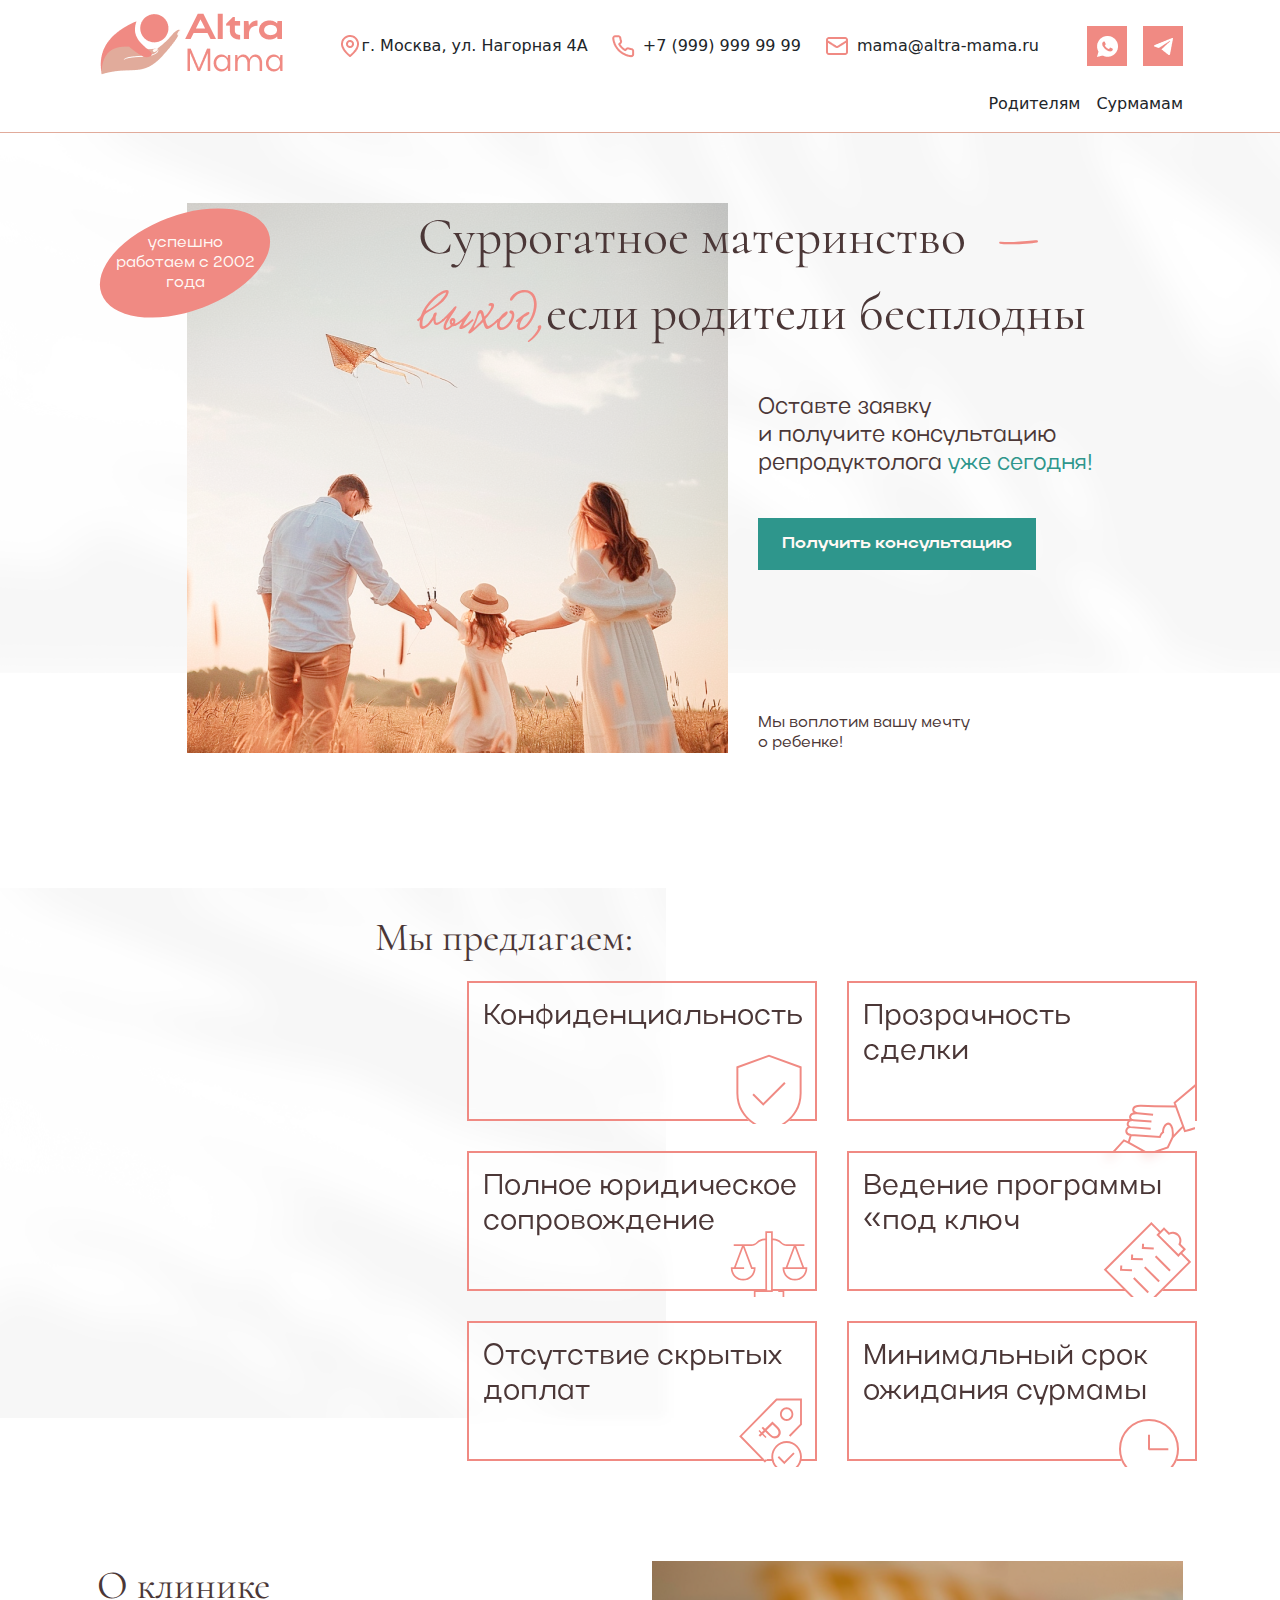
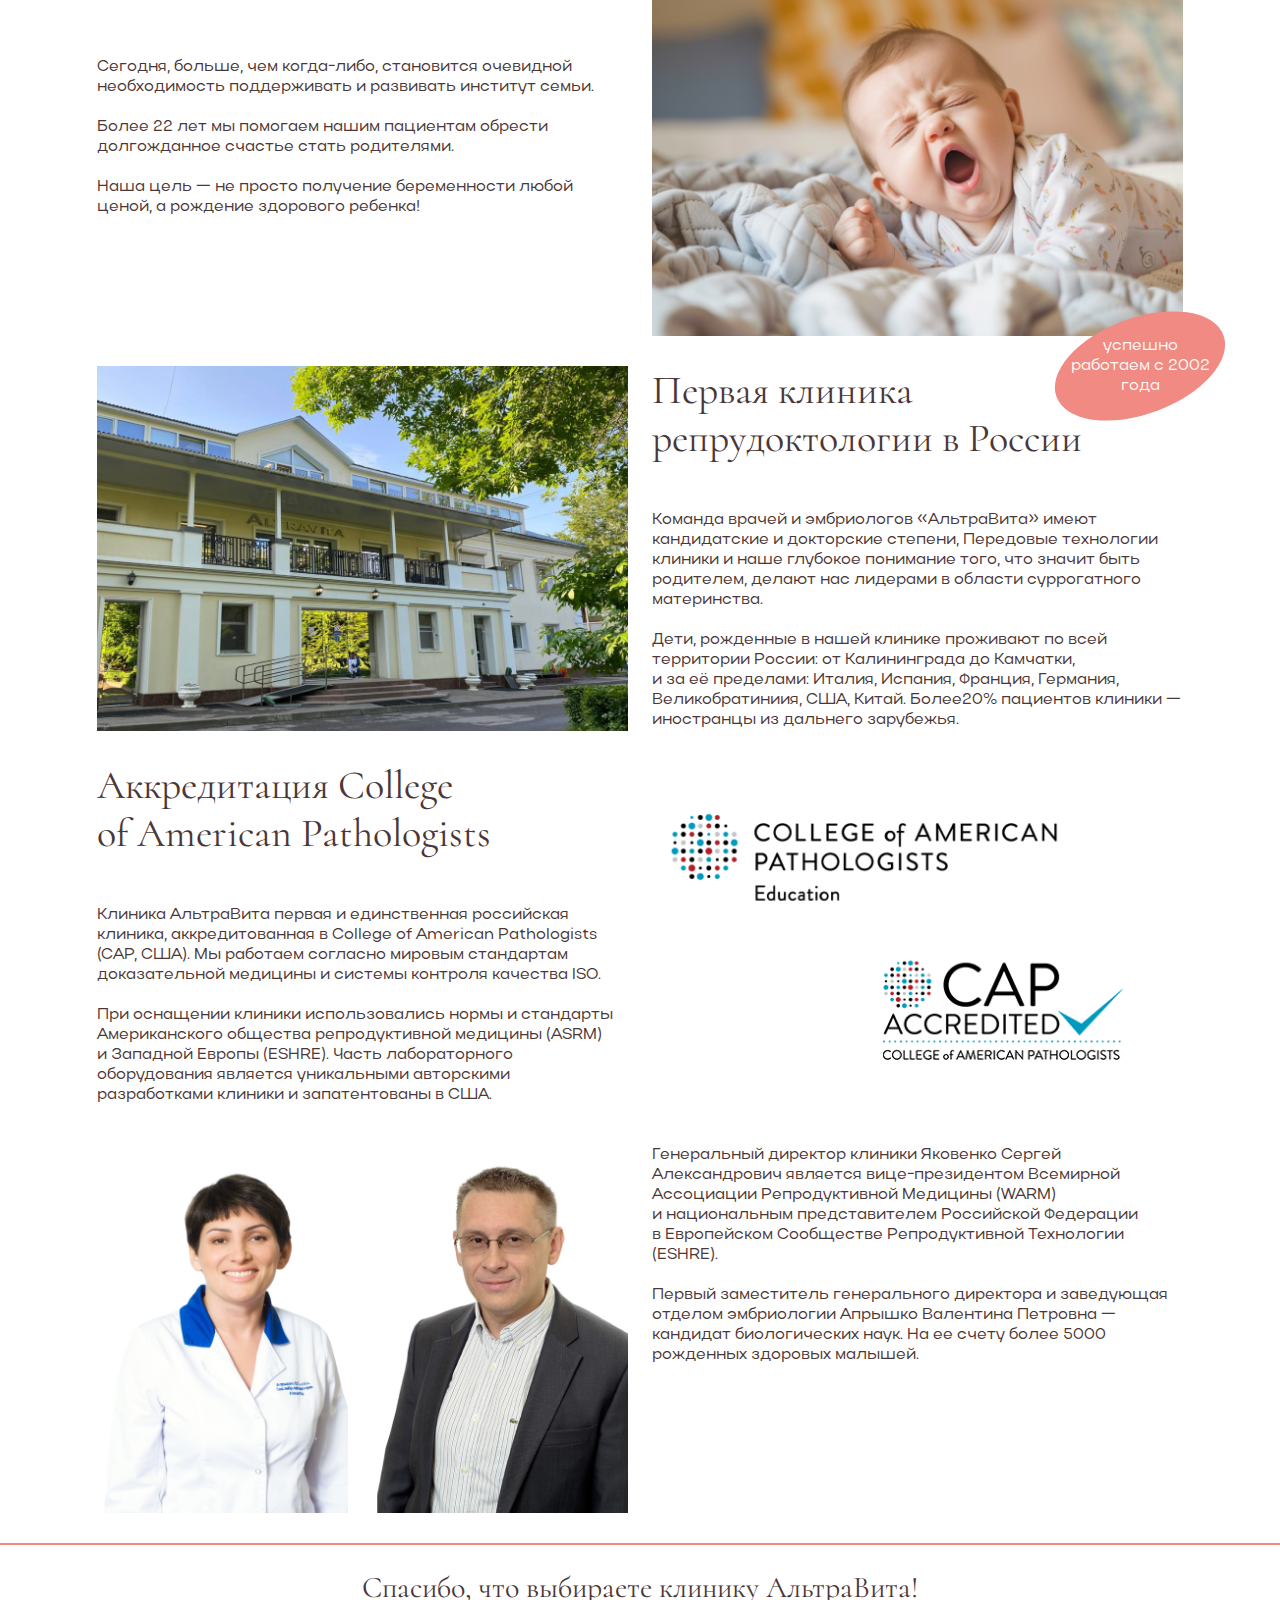
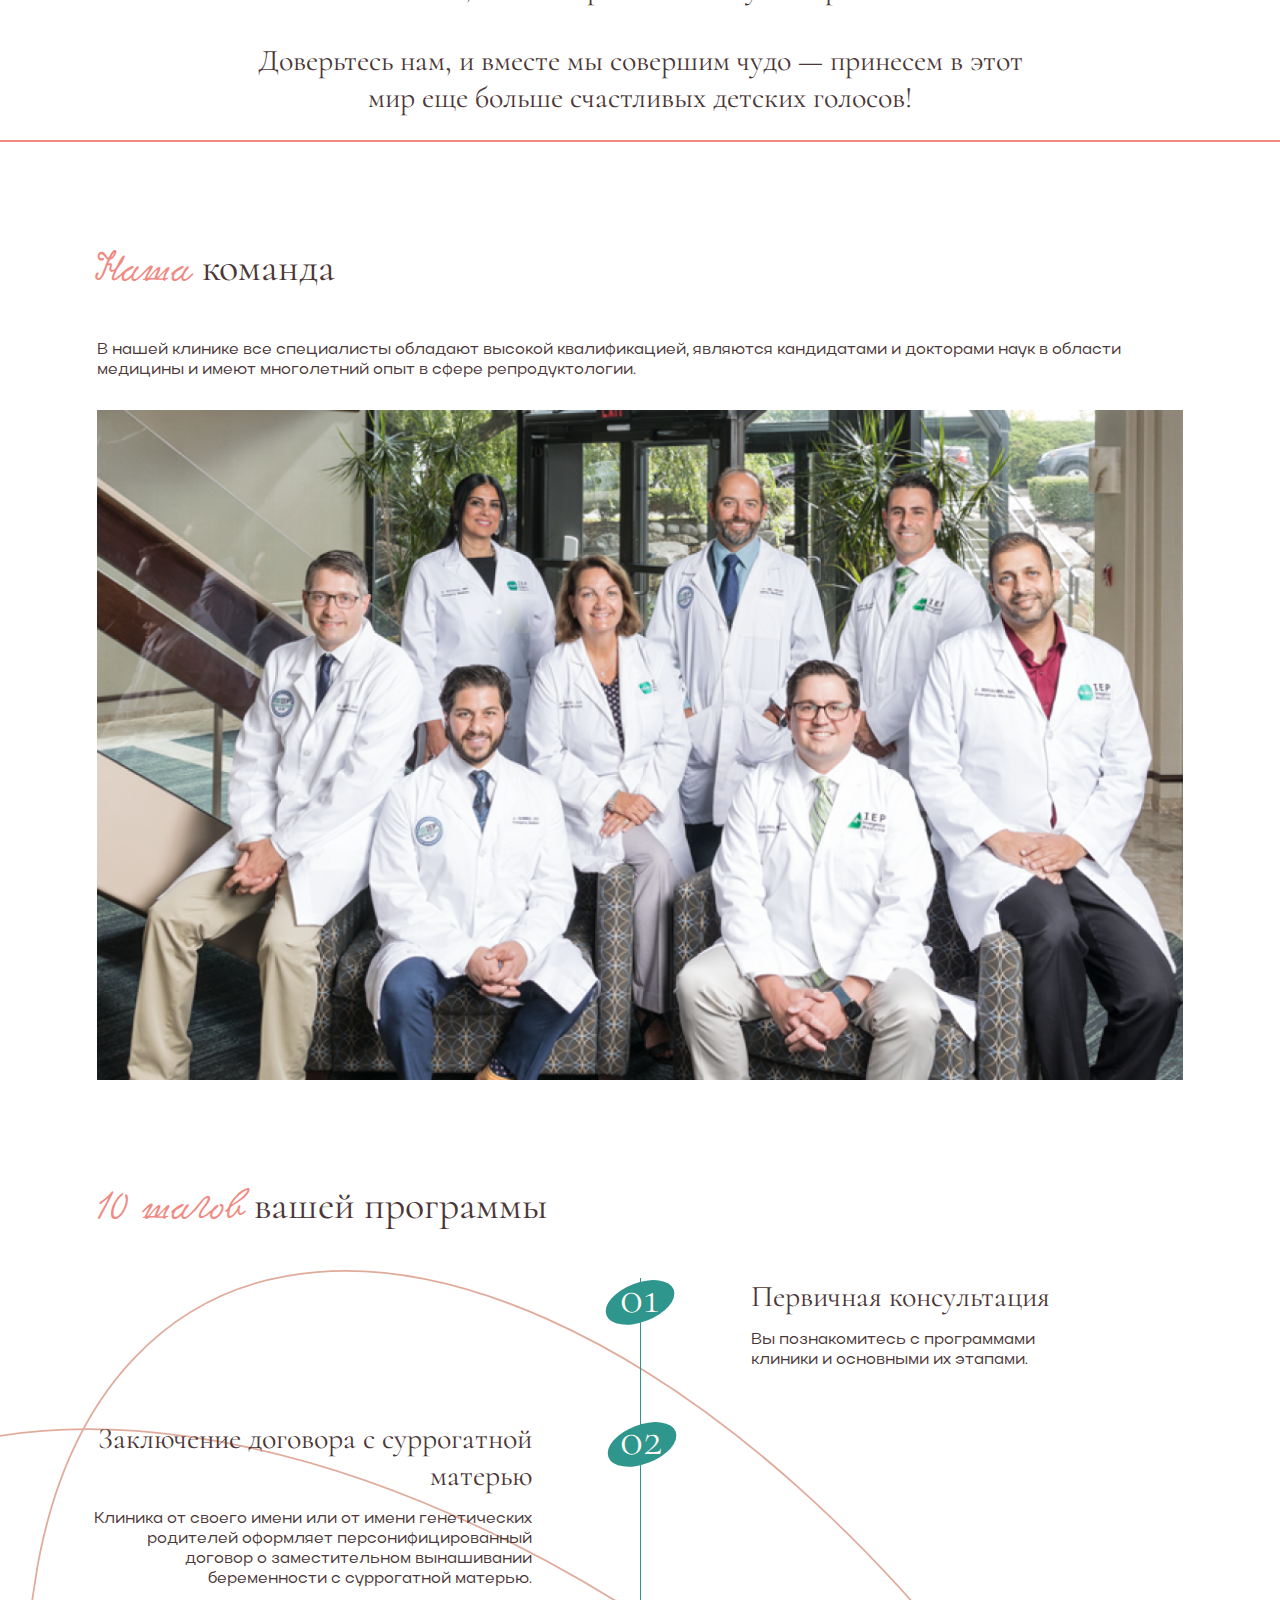
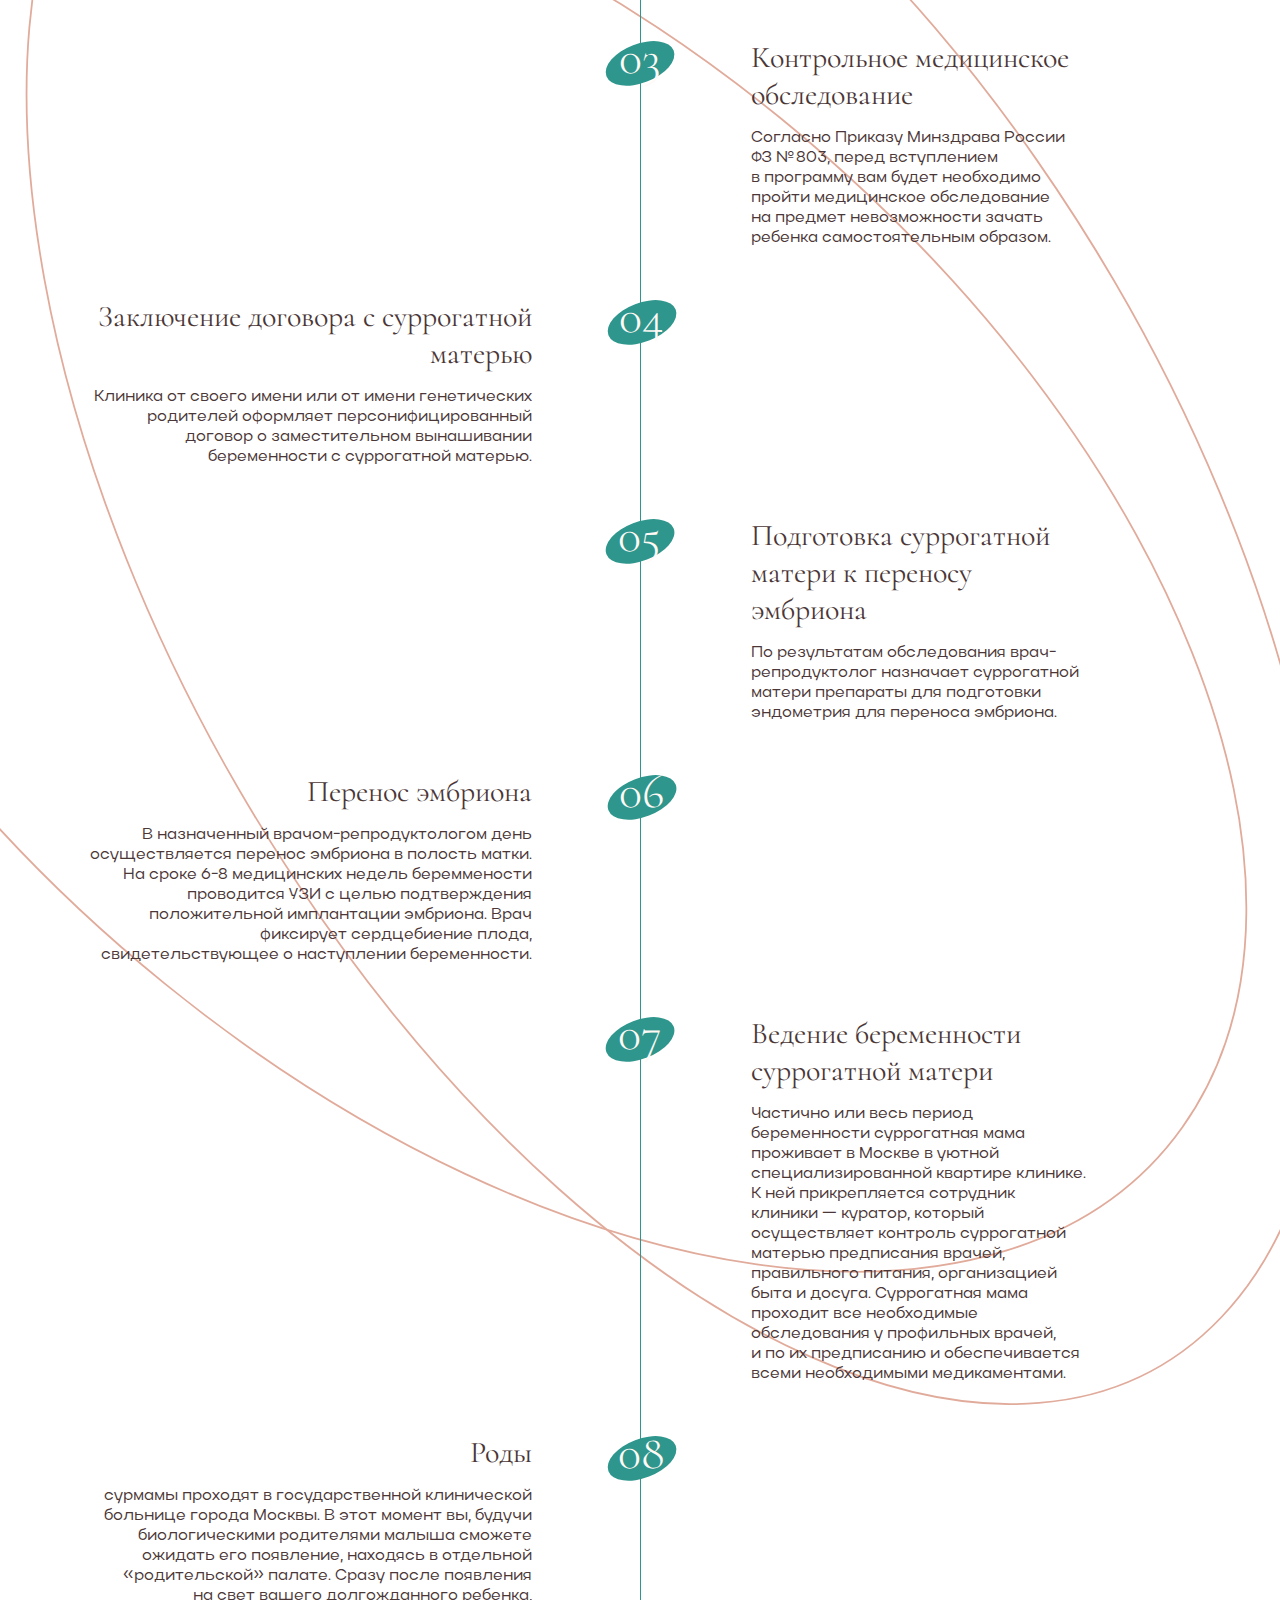
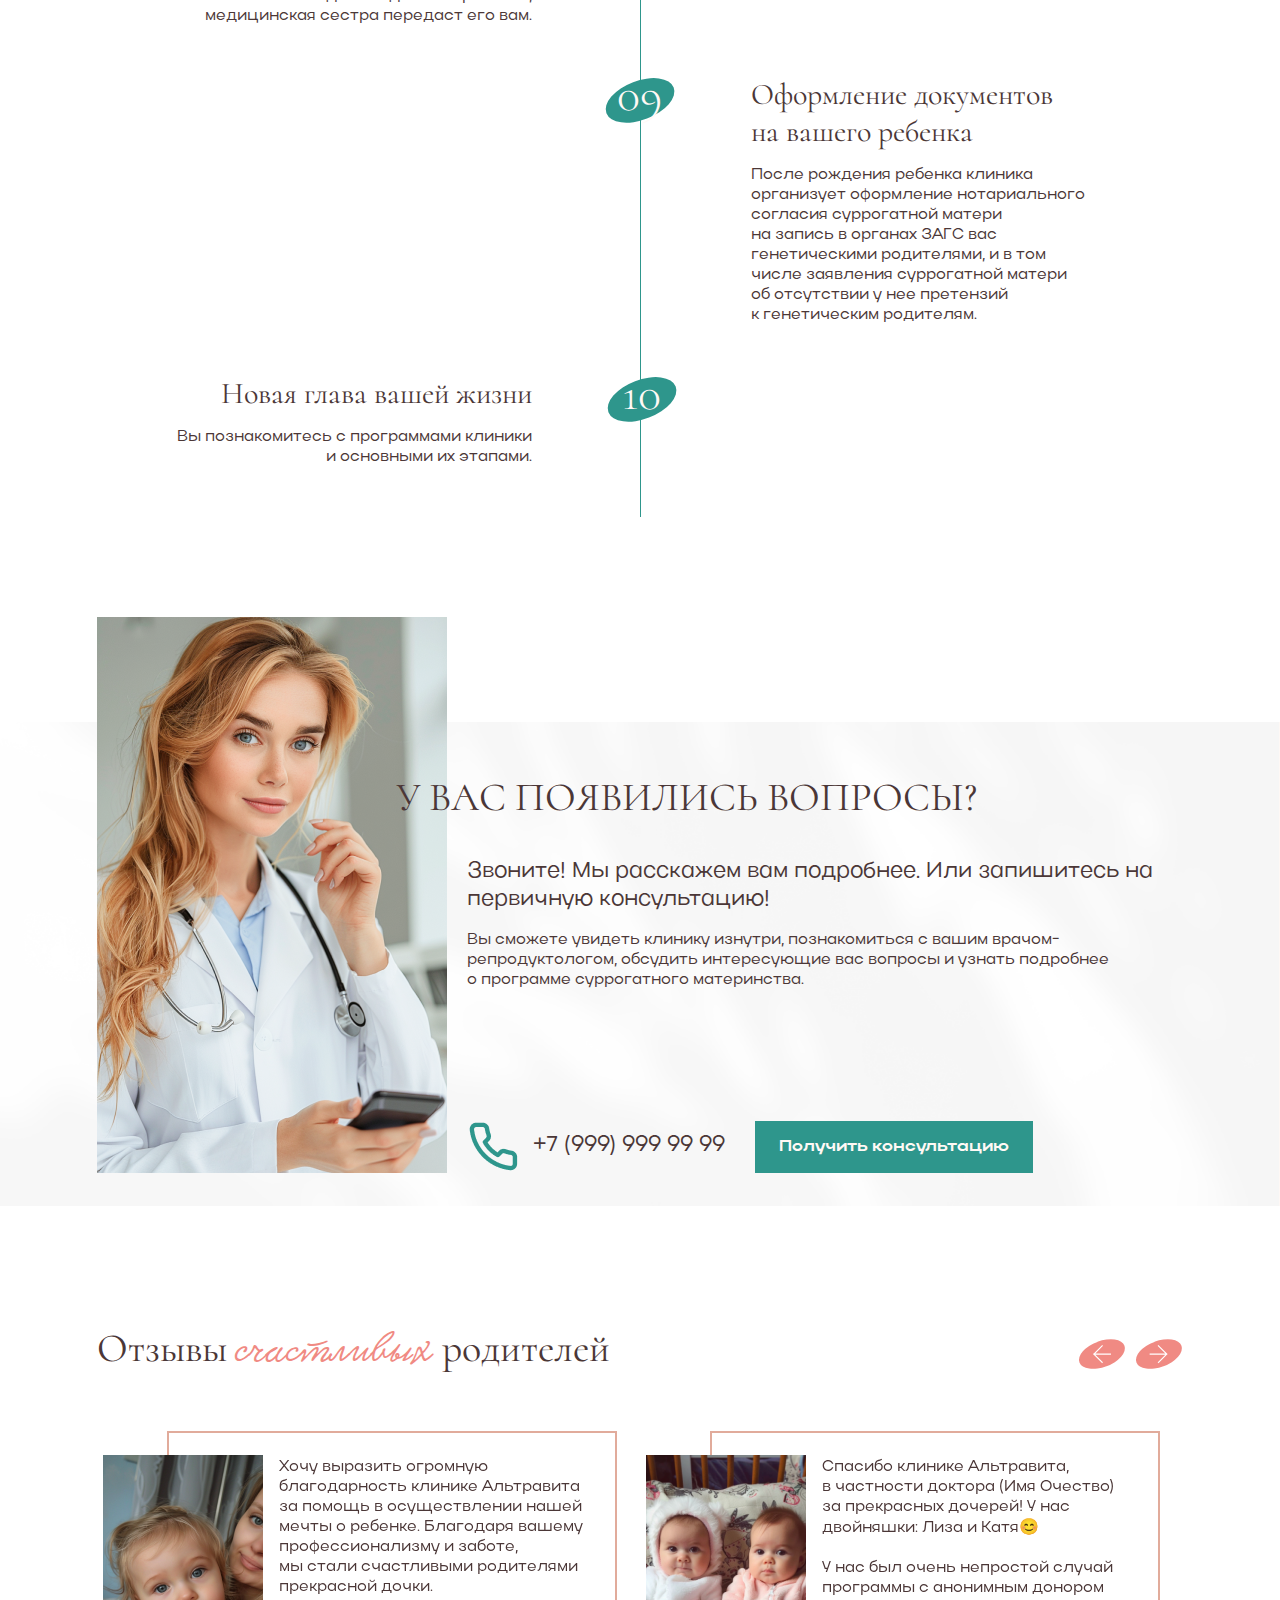
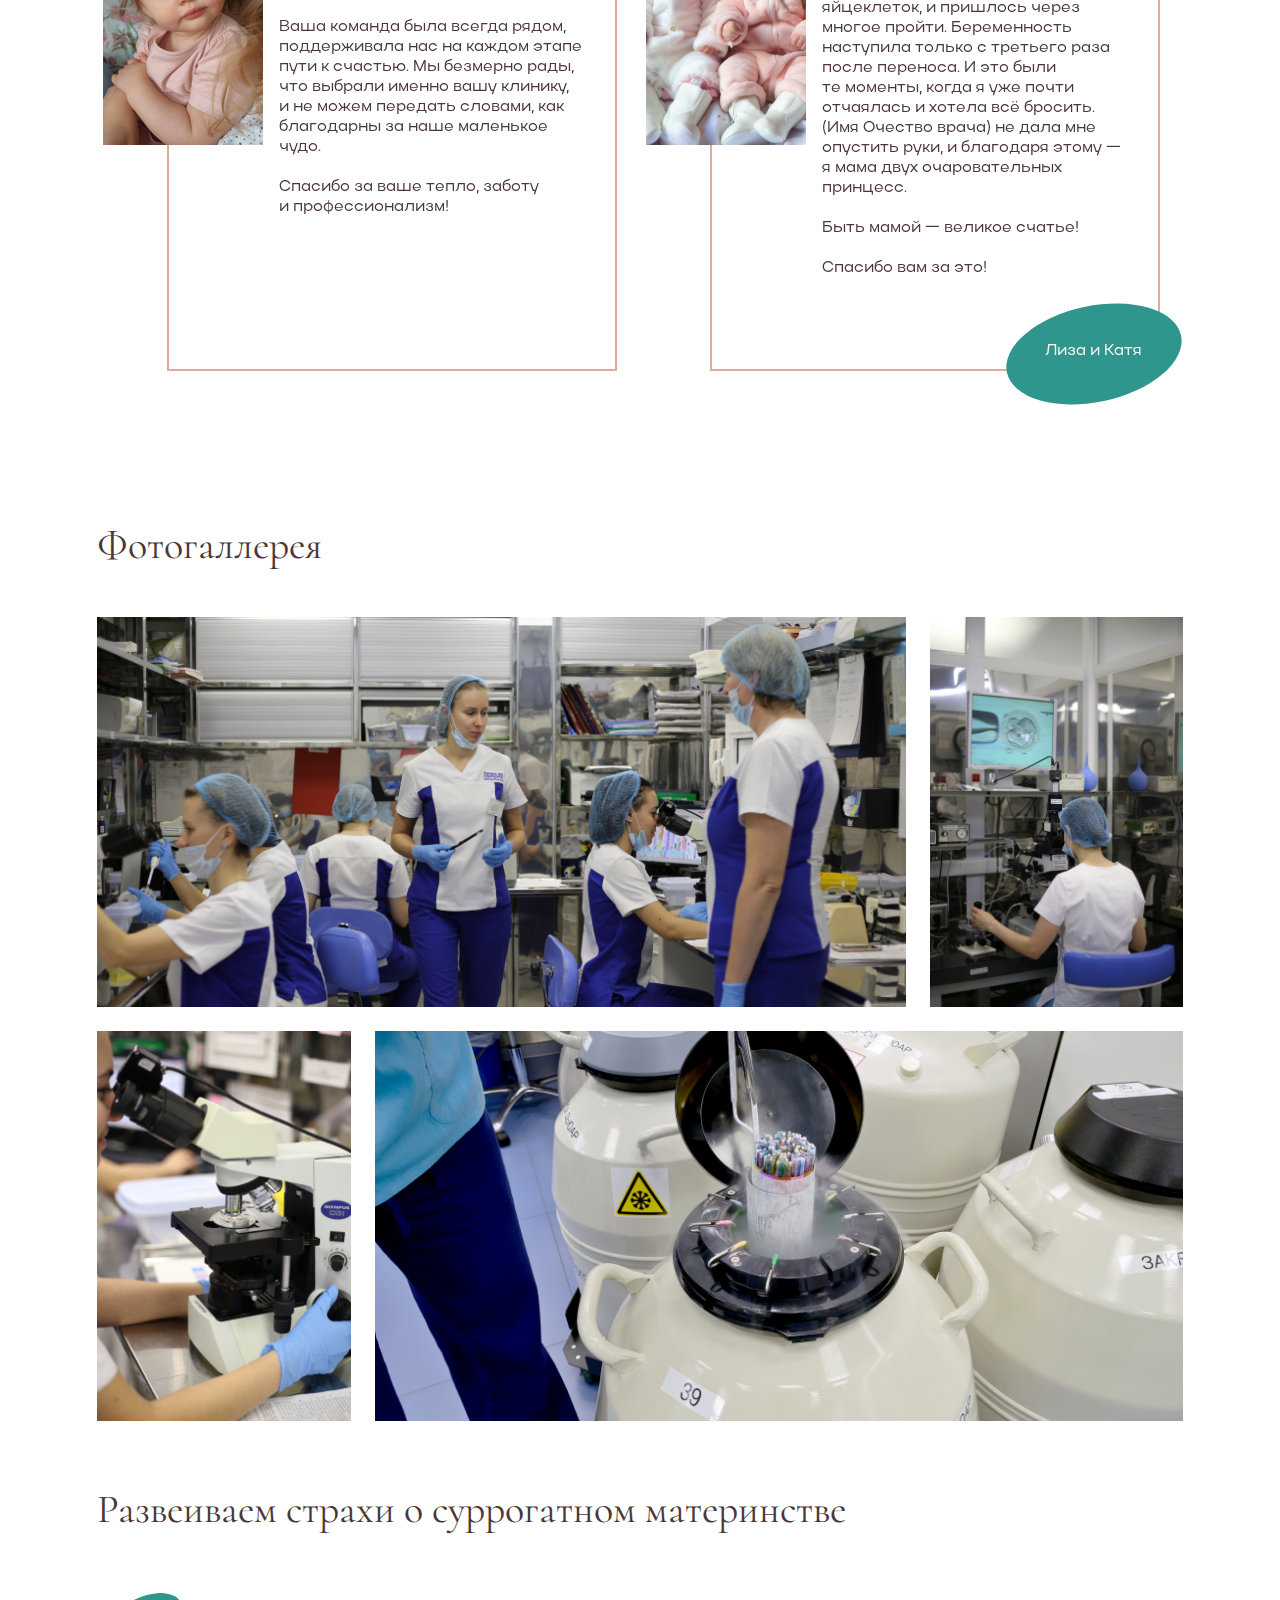
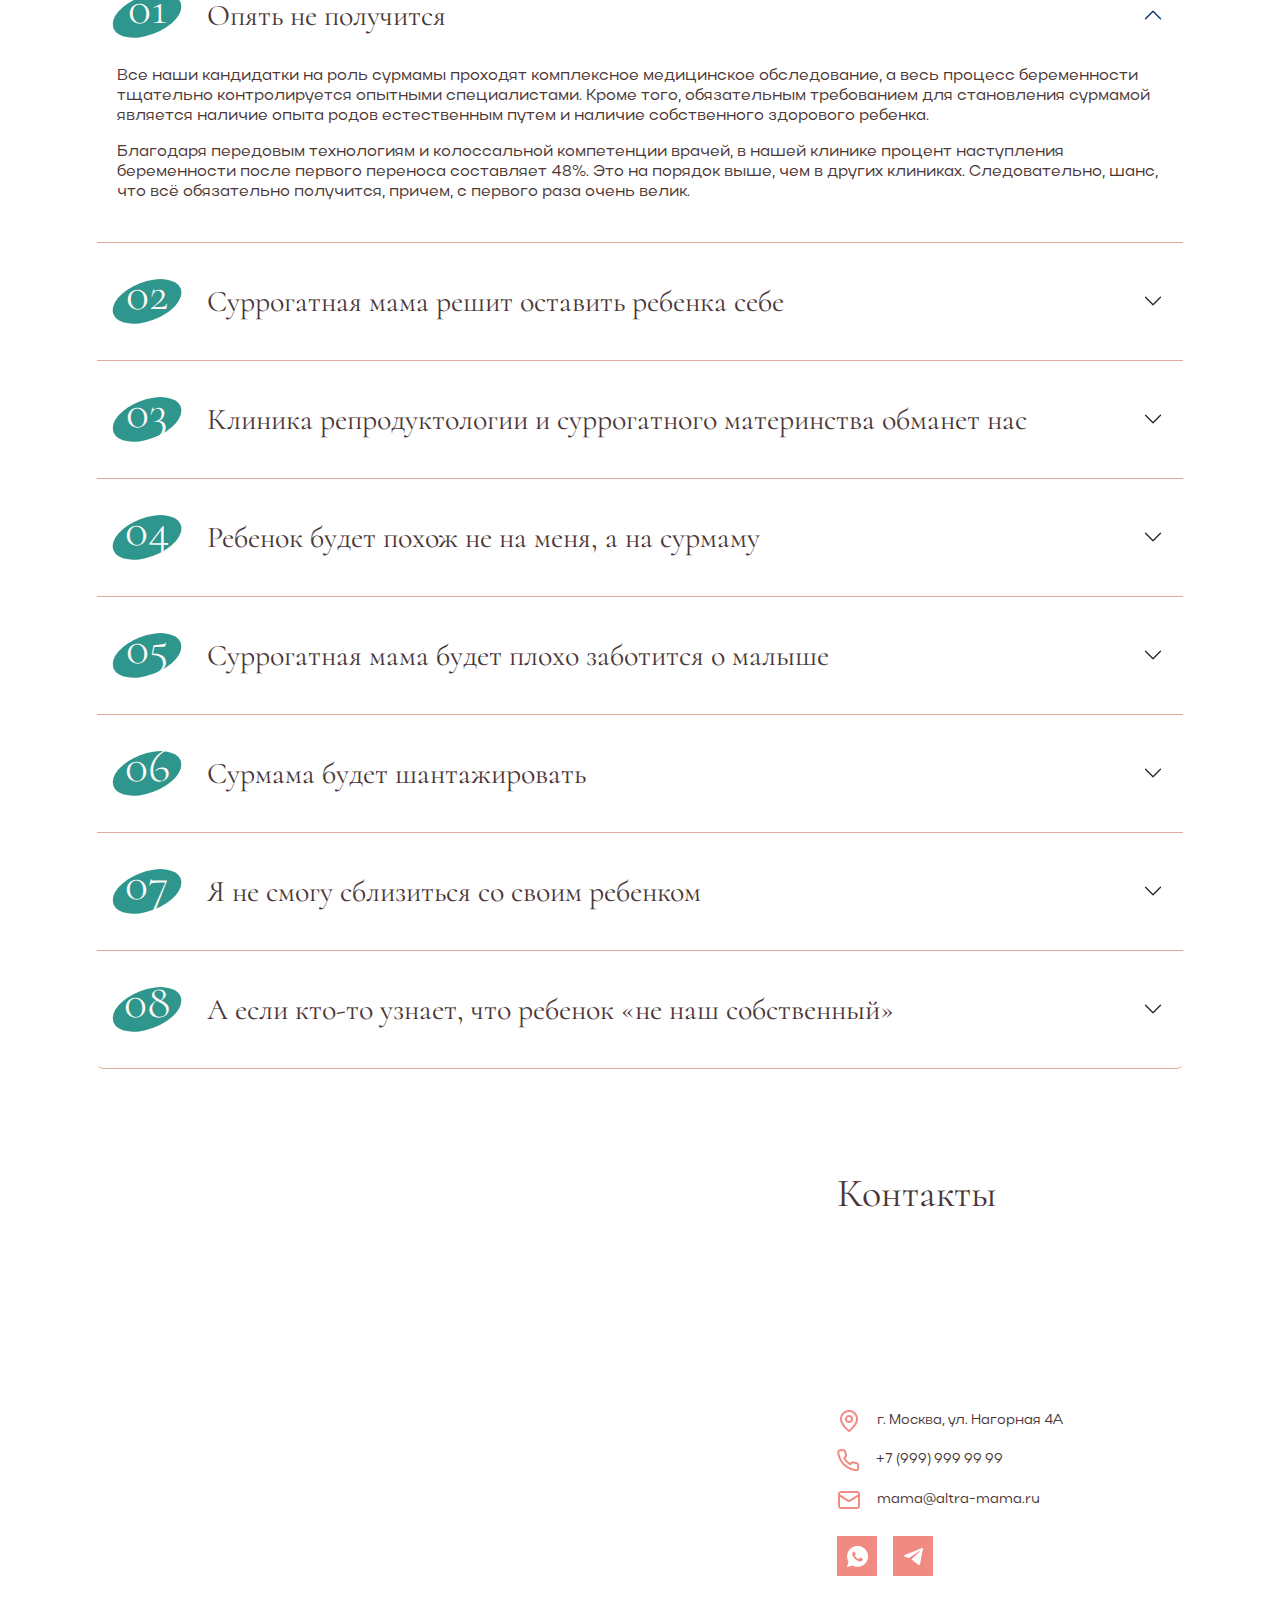
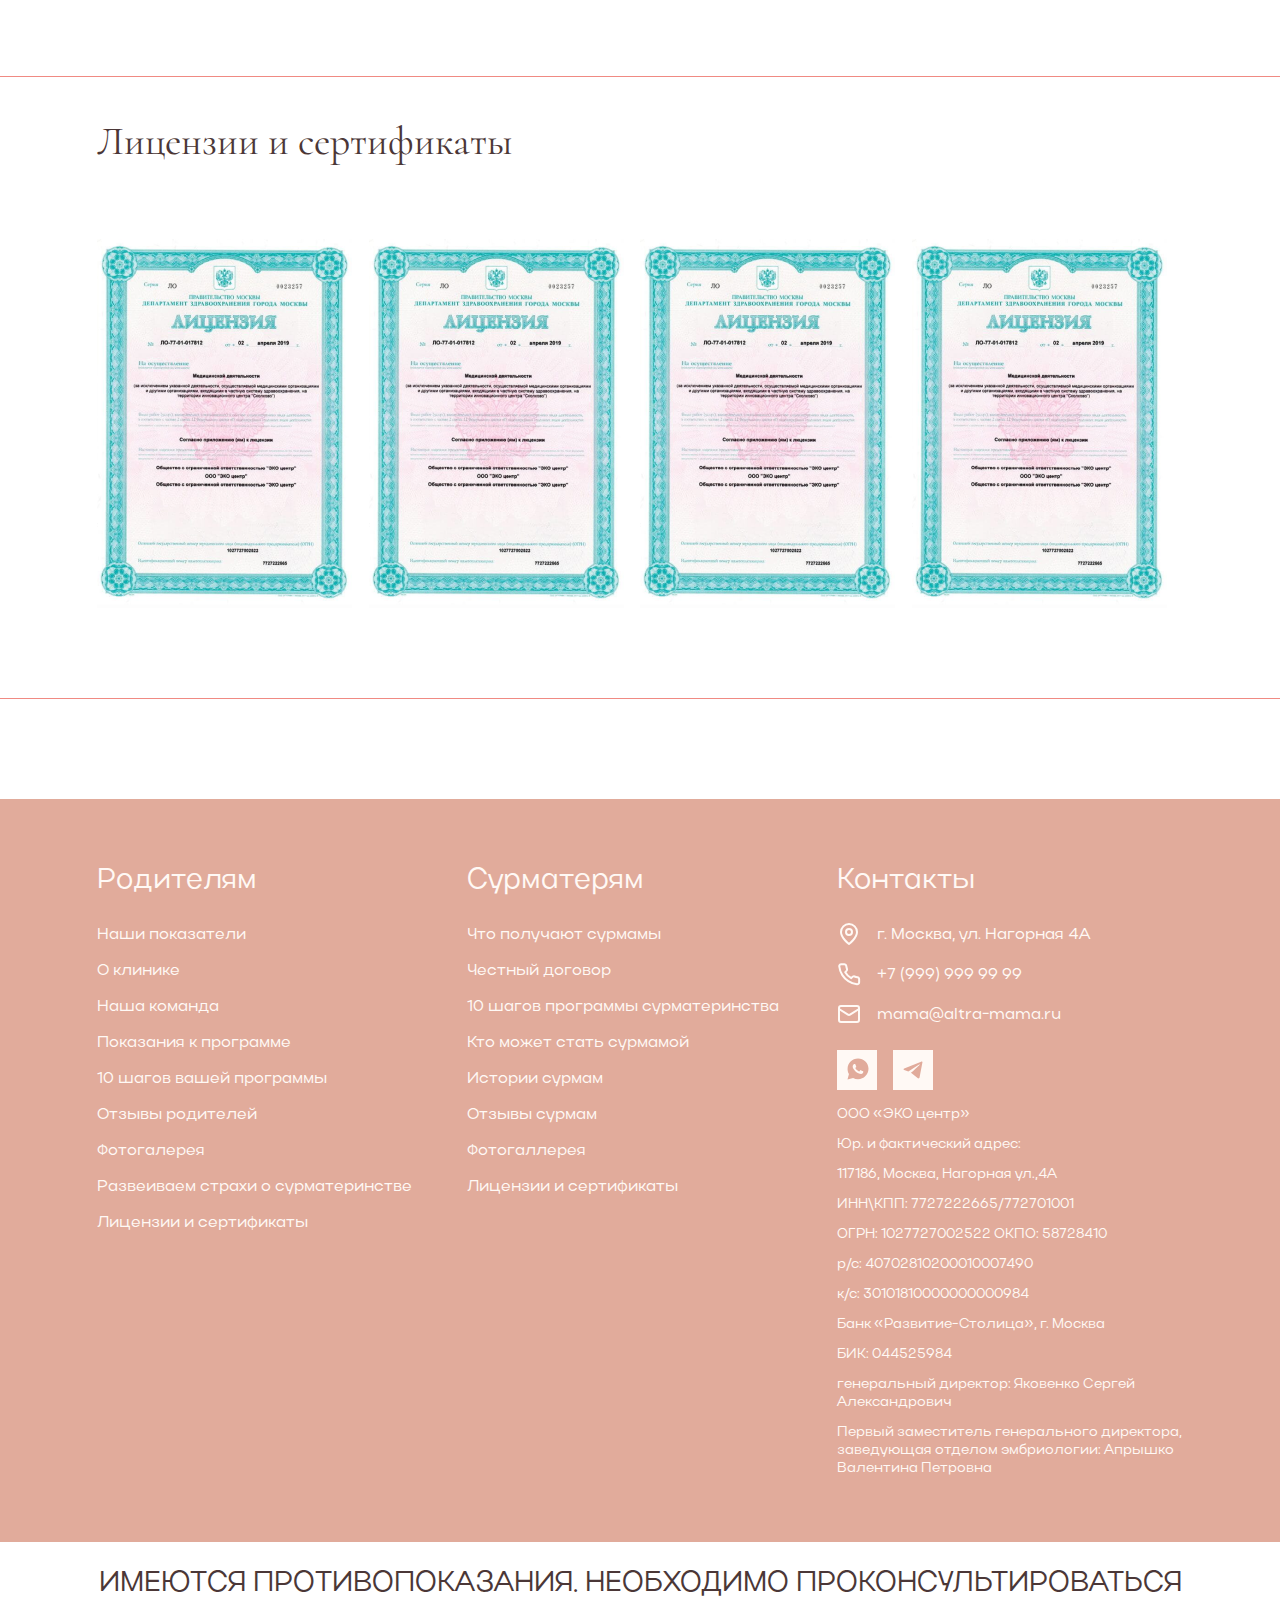
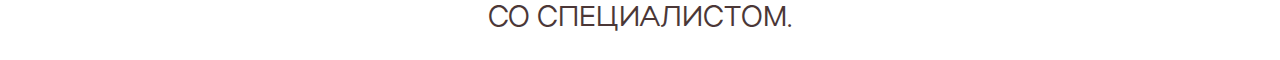
==== page2.html @ 63f47af8 "first commit" ====
<!doctype html>
<html lang="en">
<head>
    <meta charset="UTF-8">
    <meta name="viewport"
          content="width=device-width, user-scalable=no, initial-scale=1.0, maximum-scale=1.0, minimum-scale=1.0">
    <meta http-equiv="X-UA-Compatible" content="ie=edge">

    <link rel="stylesheet" href="./css/bootstrap.min.css">
    <link rel="stylesheet" href="./css/style.css">
    <link rel="stylesheet" href="./css/media.css">
    <script src="./js/jquery-3.7.1.min.js"></script>
    <link rel="stylesheet" href="./css/itc-slider.css">
    <title>page2</title>
</head>
<body>

<header class="pt-2 pb-3">
    <div class="container">
        <div class="row pb-2">
            <div class="col-md d-flex align-items-center justify-content-between">
                <div class="logo">
                    <img src="./img/Logo.png" alt="Logo">
                </div>
                <div class="socialNetworksHeader">
                    <div class="blockInfoHeader d-flex align-items-center justify-content-between me-5">
                        <div class="locationHeader iconHeaderNone d-flex align-items-center me-4">
                            <img src="./img/icon/iconLocation.png" alt="iconLocation">
                            <div class="textHeaderInfo">
                                г. Москва, ул. <span>Нагорная 4А</span>
                            </div>
                        </div>
                        <div class="locationHeader headerMobileNone d-flex align-items-center me-4">
                            <img src="./img/icon/iconPhone.png" alt="iconLocation">
                            <div class="textHeaderInfo ms-2">
                                <a href="">+7 (999) 999 99 99</a>
                            </div>
                        </div>
                        <div class="locationHeader headerMobileNone d-flex align-items-center">
                            <img src="./img/icon/iconMail.png" alt="iconLocation">
                            <div class="textHeaderInfo ms-2">
                                mama@altra-mama.ru
                            </div>
                        </div>
                    </div>
                    <button class="btnSocialHeader me-3">
                        <a href="">
                            <img src="./img/icon/iconWhatsApp.png" alt="">
                        </a>
                    </button>
                    <button class="btnSocialHeader me-3Media767px">
                        <a href="">
                            <img src="./img/icon/iconTelegram.png" alt="">
                        </a>
                    </button>
                    <button class="btnSocialHeader noneBtnSocialHeader me-3">
                        <a href="">
                            <img src="./img/icon/iconWhatsApp.png" alt="">
                        </a>
                    </button>
                </div>
            </div>
        </div>
        <div class="d-noneMenuList767 row justify-content-end">
            <nav class="d-flex align-items-center justify-content-end">
                <ul class="d-flex align-items-center">
                    <li class="me-3">
                        <a href="">Родителям</a>
                    </li>
                    <li>
                        <a href="">Сурмамам</a>
                    </li>
                </ul>
            </nav>
        </div>
    </div>
</header>
<section class="mainSection">
    <div class="relative mainSectionPadding container d-flex justify-content-start pb100">
        <div class="imageLeftMain">
            <img src="./img/mainSection/banner2.png" alt="bannerMain">
        </div>
        <div class="allTextMain">
            <div class="textPhoto">
                <div class="blockBg"></div>
                <div class="textBg">
                    успешно работаем с 2002 года
                </div>
            </div>
            <div class="blockAbsoluteText">
                <div class="titleMainSction">
                    Суррогатное материнство <span> — выход,</span>если родители бесплодны
                </div>
            </div>
        </div>
        <div class="blockOfferMain mb0">
            <div class="blockTextOffer w447">
                Оставте заявку и получите консультацию репродуктолога <span>уже сегодня!</span>
            </div>
            <div class="blockBtnOffer mb143">
                <button class="offerBtnBLue">
                    Получить консультацию
                </button>
            </div>
            <div class="descriptionMainSection">
                Мы воплотим вашу мечту о ребенке!
            </div>
        </div>
    </div>
</section>


<section class="meRecommend pb100">
    <div class="fonRecomend"></div>
    <div class="container">
        <div class="row relative justify-content-end">
            <div class="col-md-9 d-flex centerRecommendMedia944">
                <div class="titleSectionRecommend">
                    Мы предлагаем:
                </div>
            </div>
        </div>
        <div class="row justify-content-end">
            <div class="col-md-8 d-flex w100media944px">
                <div class="col-md mr30 media1212mr0 media1212flex">
                    <div class="blockRecommend mb30">
                        <div class="textBlockRecommend">Конфиденциальность</div>
                        <div class="iconBlockRecommend">
                            <img src="./img/icon/confidential.svg" alt="">
                        </div>
                    </div>
                    <div class="blockRecommend mb30">
                        <div class="textBlockRecommend">Полное юридическое сопровождение</div>
                        <div class="iconBlockRecommendTwoRowText">
                            <img src="./img/icon/soprovojdenie.svg" alt="">
                        </div>
                    </div>
                    <div class="blockRecommend">
                        <div class="textBlockRecommend">Отсутствие скрытых доплат</div>
                        <div class="iconBlockRecommendTwoRowText">
                            <img src="./img/icon/doplata.svg" alt="">
                        </div>
                    </div>
                </div>
                <div class="col-md media1212flex">
                    <div class="blockRecommend mb30">
                        <div class="textBlockRecommend">Прозрачность сделки</div>
                        <div class="iconBlockRecommend">
                            <img src="./img/icon/sdelka.svg" alt="">
                        </div>
                    </div>
                    <div class="blockRecommend mb30">
                        <div class="textBlockRecommend">Ведение программы «под ключ</div>
                        <div class="iconBlockRecommendTwoRowText">
                            <img src="./img/icon/programmaKluch.svg" alt="">
                        </div>
                    </div>
                    <div class="blockRecommend">
                        <div class="textBlockRecommend">Минимальный срок ожидания сурмамы</div>
                        <div class="iconBlockRecommendTwoRowText">
                            <img src="./img/icon/srokSurmama.svg" alt="">
                        </div>
                    </div>
                </div>
            </div>
        </div>
    </div>
</section>


<section class="aboutClinic pb30">
    <div class="container">
        <div class="row">
            <div class="col-md">
                <div class="blockTextAboutClinic">
                    <div class="titleBlockTextAboutClinic mb-5">
                        О клинике
                    </div>
                    <div class="descriptionBlockTextAboutClinic">
                        Сегодня, больше, чем когда-либо, становится очевидной необходимость поддерживать и развивать институт семьи.</br></br>
                        Более 22 лет мы помогаем нашим пациентам обрести долгожданное счастье стать родителями.</br></br>
                        Наша цель — не просто получение беременности любой ценой, а рождение здорового ребенка!
                    </div>
                </div>
            </div>
            <div class="imageAboutClinic col-md d-flex">
                <img src="./img/aboutClinic/child.png" alt="">
            </div>
        </div>
        <div class="row mt30 relative reverseFlexMedia767px">
            <div class="imageAboutClinic col-md d-flex">
                <img src="./img/aboutClinic/img_clinic.png" alt="">
            </div>
            <div class="col-md">
                <div class="blockTextAboutClinic">
                    <div class="titleBlockTextAboutClinic mb-5">
                        Первая клиника репрудоктологии в России
                    </div>
                    <div class="descriptionBlockTextAboutClinic">
                        Команда врачей и эмбриологов «АльтраВита» имеют кандидатские и докторские степени,
                        Передовые технологии клиники и наше глубокое понимание того,
                        что значит быть родителем, делают нас лидерами в области суррогатного материнства.</br></br>
                        Дети, рожденные в нашей клинике проживают по всей территории России: от Калининграда до Камчатки,
                        и за её пределами: Италия, Испания, Франция,
                        Германия, Великобратиниия, США, Китай. Более20% пациентов клиники — иностранцы из дальнего зарубежья.
                    </div>
                </div>
            </div>
            <div class="absoluteBlockRightAbout">
                <div class="fonAboutClinic">
                    <div class="textForFon d-flex relative">
                        успешно работаем с 2002 года
                    </div>
                    <div class="fonTextAbout"></div>
                </div>
            </div>
        </div>
        <div class="row mt30 reverseFlexMedia767px">
            <div class="col-md">
                <div class="blockTextAboutClinic">
                    <div class="titleBlockTextAboutClinic mb-5">
                        Аккредитация College of American Pathologists
                    </div>
                    <div class="descriptionBlockTextAboutClinic">
                        Клиника АльтраВита первая и единственная российская клиника, аккредитованная в College of American Pathologists (CAP, США).
                        Мы работаем согласно мировым стандартам доказательной медицины и системы контроля качества ISO.</br></br>
                        При оснащении клиники использовались нормы и стандарты Американского общества репродуктивной медицины (ASRM) и Западной Европы (ESHRE).
                        Часть лабораторного оборудования является уникальными авторскими разработками клиники и запатентованы в США.
                    </div>
                </div>
            </div>
            <div class="imageAboutClinic col-md d-flex">
                <img src="./img/aboutClinic/img_laboratory.png" alt="">
            </div>
        </div>
        <div class="row mt30 relative">
            <div class="imageAboutClinic col-md d-flex">
                <img src="./img/aboutClinic/images.png" alt="">
            </div>
            <div class="col-md mt20media767px">
                <div class="blockTextAboutClinic">
                    <div class="descriptionBlockTextAboutClinic">
                        Генеральный директор клиники Яковенко Сергей Александрович является вице-президентом Всемирной Ассоциации Репродуктивной Медицины (WARM)
                        и национальным представителем Российской Федерации в Европейском Сообществе Репродуктивной Технологии (ESHRE).</br></br>
                        Первый заместитель генерального директора и заведующая отделом эмбриологии Апрышко Валентина
                        Петровна — кандидат биологических наук. На ее счету более 5000 рожденных здоровых малышей.
                    </div>
                </div>
            </div>
        </div>
    </div>
</section>


<section class="thanksForChoose mb100">
    <div class="container">
        <div class="row">
            <div class="col-md d-flex flex-column align-items-center justify-content-center">
                <div class="titleSectionThanks text-center">
                    Спасибо, что выбираете клинику АльтраВита!
                </div>
                <div class="decriptionSectionThanks text-center">
                    Доверьтесь нам, и вместе мы совершим чудо — принесем в этот мир еще больше счастливых детских голосов!
                </div>
            </div>
        </div>
    </div>
</section>


<section class="ourCommand pb100">
    <div class="container">
        <div class="row">
            <div class="col-md">
                <div class="titleSectionComand">
                    <span>Наша</span>
                    команда
                </div>
                <div class="descriptionSectinonCommand">
                    В нашей клинике все специалисты обладают
                    высокой квалификацией, являются кандидатами и докторами наук в области медицины
                    и имеют многолетний опыт в сфере репродуктологии.
                </div>
            </div>
        </div>
        <div class="row">
            <div class="col-md">
                <div class="imageSectionCommand">
                    <img src="./img/sectionCommand/cards.png" alt="">
                </div>
            </div>
        </div>
    </div>
</section>



<section class="tenSteps pb100">
    <div class="container">
        <div class="row">
            <div class="col-md">
                <div class="titleSectionTenSteps">
                    <span>10 шагов</span>
                    вашей программы
                </div>
            </div>
        </div>
        <div class="ml30media1127px row justify-content-end">
            <div class="col-md-6 afterLineLeft p0">
                <div class="blockStep pl110 d-flex flex-column align-items-start">
                    <div class="titleStepPage2">
                        Первичная консультация
                    </div>
                    <div class="subtitleStep pb50">
                        Вы познакомитесь с программами клиники и основными их этапами.
                    </div>
                    <div class="stepBlockNumberLeft">
                        <div class="iconFonStepPage2"></div>
                        <div class="textFonStepPage2">
                            01
                        </div>
                    </div>
                </div>
            </div>
        </div>
        <div class="ml30media1127px row pl2">
            <div class="col-md-6 afterLineRight p0">
                <div class="blockStep pr110media1127px mr110 d-flex flex-column align-items-start">
                    <div class="titleStepPage2 text-end">
                        Заключение договора с суррогатной матерью
                    </div>
                    <div class="subtitleStep pb50 text-end">
                        Клиника от своего имени или от имени генетических родителей оформляет
                        персонифицированный договор о заместительном вынашивании беременности с суррогатной матерью.
                    </div>
                    <div class="stepBlockNumberRight">
                        <div class="iconFonStepPage2"></div>
                        <div class="textFonStepPage2">
                            02
                        </div>
                    </div>
                </div>
            </div>
        </div>
        <div class="ml30media1127px row justify-content-end">
            <div class="col-md-6 afterLineLeft p0">
                <div class="blockStep pl110 d-flex flex-column align-items-start">
                    <div class="titleStepPage2">
                        Контрольное медицинское обследование
                    </div>
                    <div class="subtitleStep pb50">
                        Согласно Приказу Минздрава России ФЗ № 803, перед вступлением в программу вам будет необходимо
                        пройти медицинское обследование на предмет невозможности зачать ребенка самостоятельным образом.
                    </div>
                    <div class="stepBlockNumberLeft">
                        <div class="iconFonStepPage2"></div>
                        <div class="textFonStepPage2">
                            03
                        </div>
                    </div>
                </div>
            </div>
        </div>
        <div class="ml30media1127px row pl2">
            <div class="col-md-6 afterLineRight p0">
                <div class="blockStep pr110media1127px mr110 d-flex flex-column align-items-start">
                    <div class="titleStepPage2 text-end">
                        Заключение договора с суррогатной матерью
                    </div>
                    <div class="subtitleStep pb50 text-end">
                        Клиника от своего имени или от имени генетических родителей оформляет
                        персонифицированный договор о заместительном вынашивании беременности с суррогатной матерью.
                    </div>
                    <div class="stepBlockNumberRight">
                        <div class="iconFonStepPage2"></div>
                        <div class="textFonStepPage2">
                            04
                        </div>
                    </div>
                </div>
            </div>
        </div>
        <div class="ml30media1127px row justify-content-end">
            <div class="col-md-6 afterLineLeft p0">
                <div class="blockStep pl110 d-flex flex-column align-items-start">
                    <div class="titleStepPage2">
                        Подготовка суррогатной матери к переносу эмбриона
                    </div>
                    <div class="subtitleStep pb50">
                        По результатам обследования врач-репродуктолог назначает суррогатной матери препараты для подготовки эндометрия для переноса эмбриона.
                    </div>
                    <div class="stepBlockNumberLeft">
                        <div class="iconFonStepPage2"></div>
                        <div class="textFonStepPage2">
                            05
                        </div>
                    </div>
                </div>
            </div>
        </div>
        <div class="ml30media1127px row pl2">
            <div class="col-md-6 afterLineRight p0">
                <div class="blockStep pr110media1127px mr110 d-flex flex-column">
                    <div class="titleStepPage2 text-end">
                        Перенос эмбриона
                    </div>
                    <div class="subtitleStep pb50 text-end">
                        В назначенный врачом-репродуктологом день осуществляется перенос эмбриона в полость матки.
                        На сроке 6-8 медицинских недель береммености проводится УЗИ с целью подтверждения положительной имплантации эмбриона.
                        Врач фиксирует сердцебиение плода, свидетельствующее о наступлении беременности.
                    </div>
                    <div class="stepBlockNumberRight">
                        <div class="iconFonStepPage2"></div>
                        <div class="textFonStepPage2">
                            06
                        </div>
                    </div>
                </div>
            </div>
        </div>
        <div class="ml30media1127px row justify-content-end">
            <div class="col-md-6 afterLineLeft p0">
                <div class="blockStep pl110 d-flex flex-column align-items-start">
                    <div class="titleStepPage2">
                        Ведение беременности суррогатной матери
                    </div>
                    <div class="subtitleStep pb50">
                        Частично или весь период беременности суррогатная мама проживает в Москве в уютной специализированной квартире клинике.
                        К ней прикрепляется сотрудник клиники — куратор, который осуществляет контроль суррогатной матерью предписания врачей,
                        правильного питания, организацией быта и досуга. Суррогатная мама проходит все необходимые обследования
                        у профильных врачей, и по их предписанию и обеспечивается всеми необходимыми медикаментами.
                    </div>
                    <div class="stepBlockNumberLeft">
                        <div class="iconFonStepPage2"></div>
                        <div class="textFonStepPage2">
                            07
                        </div>
                    </div>
                </div>
            </div>
        </div>
        <div class="ml30media1127px row pl2">
            <div class="col-md-6 afterLineRight p0">
                <div class="blockStep pr110media1127px mr110 d-flex flex-column">
                    <div class="titleStepPage2 text-end">
                        Роды
                    </div>
                    <div class="subtitleStep pb50 text-end">
                        сурмамы проходят в государственной клинической больнице города Москвы. В этот момент вы,
                        будучи биологическими родителями малыша сможете ожидать его появление, находясь в отдельной «родительской» палате.
                        Сразу после появления на свет вашего долгожданного ребенка, медицинская сестра передаст его вам.
                    </div>
                    <div class="stepBlockNumberRight">
                        <div class="iconFonStepPage2"></div>
                        <div class="textFonStepPage2">
                            08
                        </div>
                    </div>
                </div>
            </div>
        </div>
        <div class="ml30media1127px row justify-content-end">
            <div class="col-md-6 afterLineLeft p0">
                <div class="blockStep pl110 d-flex flex-column align-items-start">
                    <div class="titleStepPage2">
                        Оформление документов на вашего ребенка
                    </div>
                    <div class="subtitleStep pb50">
                        После рождения ребенка клиника организует оформление нотариального согласия суррогатной матери на запись
                        в органах ЗАГС вас генетическими родителями,
                        и в том числе заявления суррогатной матери об отсутствии у нее претензий к генетическим родителям.
                    </div>
                    <div class="stepBlockNumberLeft">
                        <div class="iconFonStepPage2"></div>
                        <div class="textFonStepPage2">
                            09
                        </div>
                    </div>
                </div>
            </div>
        </div>
        <div class="ml30media1127px row pl2">
            <div class="col-md-6 afterLineRight p0">
                <div class="blockStep pr110media1127px mr110 d-flex flex-column">
                    <div class="titleStepPage2 text-end">
                        Новая глава вашей жизни
                    </div>
                    <div class="subtitleStep pb50 text-end">
                        Вы познакомитесь с программами клиники и основными их этапами.
                    </div>
                    <div class="stepBlockNumberRight">
                        <div class="iconFonStepPage2"></div>
                        <div class="textFonStepPage2">
                            10
                        </div>
                    </div>
                </div>
            </div>
        </div>
    </div>
</section>


<section class="questions pb100 relative">
    <div class="fonQuestons"></div>
    <div class="container relative fon1067px">
        <div class="row">
            <div class="col-md-4 d-none1067">
                <div class="imageQuestions">
                    <img src="./img/questions/questions.png" alt="questions">
                </div>
            </div>
            <div class="col-md d-flex flex-column justify-content-end pMedia1067px">
                <div class="blockTextConsultAndQuestions">
                    <div class="titleBLockQuestionsAndConsult text-uppercase">
                        У вас появились вопросы?
                    </div>
                    <div class="subtitleBLockQuestionsAndConsult mb-3">
                        Звоните! Мы расскажем вам подробнее. Или запишитесь на первичную консультацию!
                    </div>
                    <div class="descriptionBLockQuestionsAndConsult">
                        Вы сможете увидеть клинику изнутри, познакомиться с вашим врачом-репродуктологом,
                        обсудить интересующие вас вопросы и узнать подробнее о программе суррогатного материнства.
                    </div>
                </div>
                <div class="blockBtnBlockConsult">
                    <a href="" class="me-4">
                        <img class="me-2" src="./img/questions/number.png" alt="number">
                        +7 (999) 999 99 99
                    </a>
                    <button class="offerBtnBLue">
                        Получить консультацию
                    </button>
                </div>
            </div>
        </div>
    </div>
</section>


<section class="rewiews pt50 pb100">
    <div class="container">
        <div class="row">
            <div class="col-md">
                <div class="blockTopRewiews">
                    <div class="titleBlockTopRewiews">
                        Отзывы <span>счастливых</span> родителей
                    </div>
<!--                    <div class="btnSliderRewiews">-->
<!--                        &lt;!&ndash; Кнопки для перехода к предыдущему и следующему слайду &ndash;&gt;-->
<!--                        <button class="itc-slider-btn itc-slider-btn-prev me-2"></button>-->
<!--                        <button class="itc-slider-btn itc-slider-btn-next"></button>-->
<!--                    </div>-->
                </div>
            </div>
        </div>
        <div class="row">
            <div class="col-md">
                <div class="itc-slider" data-slider="itc-slider">
                    <div class="itc-slider-wrapper">
                        <div class="btnSliderRewiews">
                            <!-- Кнопки для перехода к предыдущему и следующему слайду -->
                            <button class="itc-slider-btn itc-slider-btn-prev me-2"></button>
                            <button class="itc-slider-btn itc-slider-btn-next"></button>
                        </div>
                        <div class="itc-slider-items">
                            <div class="itc-slider-item">
                                <div class="cardGallery relative">
                                    <img src="./img/rewiewsSlider/baby1.png" alt="baby1">
                                    <div class="textGalleryJs h506slider2">
                                        <div class="nameCardGallery2 pl120slider2">
                                            Хочу выразить огромную благодарность клинике Альтравита за помощь в осуществлении нашей мечты о ребенке.
                                            Благодаря вашему профессионализму и заботе, мы стали счастливыми родителями прекрасной дочки.
                                            </br>
                                            </br>
                                            Ваша команда была всегда рядом, поддерживала нас на каждом этапе пути к счастью. Мы безмерно рады,
                                            что выбрали именно вашу клинику, и не можем передать словами, как благодарны за наше маленькое чудо.
                                            </br>
                                            </br>
                                            Спасибо за ваше тепло, заботу и профессионализм!
                                        </div>
<!--                                        <div class="fonBlock"></div>-->
<!--                                        <div class="nameRewiews">-->
<!--                                            <div class="nameTextRewiews">-->

<!--                                            </div>-->
<!--                                            <div class="iconTextRewiews">-->

<!--                                            </div>-->
<!--                                        </div>-->
                                    </div>
                                </div>
                            </div>
                            <div class="itc-slider-item">
                                <div class="cardGallery relative">
                                    <img src="./img/rewiewsSlider/baby2.png" alt="baby2">
                                    <div class="textGalleryJs h506slider2">
                                        <div class="nameCardGallery2 pl120slider2">
                                            Спасибо клинике Альтравита, в частности доктора (Имя Очество) за прекрасных дочерей! У нас двойняшки: Лиза и Катя😊
                                            </br>
                                            </br>
                                            У нас был очень непростой случай программы с анонимным донором яйцеклеток, и пришлось через многое пройти.
                                            Беременность наступила только с третьего раза после переноса. И это были те моменты, когда я уже почти отчаялась и хотела всё бросить.
                                            (Имя Очество врача) не дала мне опустить руки, и благодаря этому — я мама двух очаровательных принцесс.
                                            </br>
                                            </br>
                                            Быть мамой — великое счатье!
                                            </br>
                                            </br>
                                            Спасибо вам за это!
                                        </div>
<!--                                        <div class="fonBlock"></div>-->
                                        <div class="nameRewiews nameTextRewiewsPage2">
                                            <div class="nameTextRewiews nameTextRewiews2">
                                                Лиза и Катя
                                            </div>
                                            <div class="iconTextRewiews iconTextRewiewsSlider2">

                                            </div>
                                        </div>
                                    </div>
                                </div>
                            </div>
                            <div class="itc-slider-item">
                                <div class="cardGallery relative">
                                    <img src="" alt="">
                                    <div class="textGalleryJs h506slider2">
                                        <div class="nameCardGallery2 pl120slider2">
                                            Несколько лет назад у нас погиб один единственный сын. Мы с женой очень больно и долго это проживали.
                                            Но однажды заговорили о том, чтобы опять завести ребенка вновь. Нам с женой на тот момент было по 46 лет.
                                            И естественным путем мы понимали, что это уже невозможно. Очень долго решались на программу суррогатного материнства.
                                            </br>
                                            </br>
                                            Сегодня, благодаря вашей клинике и неравнодушным специалистам, нашему младшему сыну исполнилось три года.
                                            Это замечательный парень: умный, веселый, озорной.
                                            Он вдохнул в нас новую жизнь, нам будто опять по 25 лет. Быть родителями — это здорово в любом возрасте!
                                            </br>
                                            </br>
                                            Спасибо, Альтравита!
                                            </br>
                                            </br>
                                            Долгих вам лет процветания!
                                        </div>
<!--                                        <div class="fonBlock"></div>-->
<!--                                        <div class="nameRewiews nameTextRewiewsPage2">-->
<!--                                            <div class="nameTextRewiews">-->

<!--                                            </div>-->
<!--                                            <div class="iconTextRewiews">-->

<!--                                            </div>-->
<!--                                        </div>-->
                                    </div>
                                </div>
                            </div>
                            <div class="itc-slider-item">
                                <div class="cardGallery relative">
                                    <div class="textGalleryJs h506slider2">
                                        <div class="nameCardGallery2 pl120slider2">
                                            Спасибо, клинике Альтравита и нашей замечательной сурмаме Веронике!
                                            </br>
                                            </br>
                                            Мы никогда не видели нашу сурмаму, но знаем, что ее зовут Вероника. Если ты это читаешь сейчас, знай,
                                            что мы тебе безумно благодарны! Ты сотворила чудо для нашей семьи! Ты настоящая фея!
                                            Ты выносила и родила нам здоровую, красивую девочку! И мы назвали её в честь тебя, чудесным именем Вероника.
                                            </br>
                                            </br>
                                            Здоровья, любви и счастья тебе и твоей семье!
                                            </br>
                                            </br>
                                            Клинике Альтравита — низкий поклон за профессионализм и чуткость.
                                        </div>
<!--                                        <div class="fonBlock"></div>-->
                                        <div class="nameRewiews nameTextRewiewsPage2">
                                            <div class="nameTextRewiews nameTextRewiews2">
                                                Ольга, Максим и Вероника
                                            </div>
                                            <div class="iconTextRewiews iconTextRewiewsSlider2">

                                            </div>
                                        </div>
                                    </div>
                                </div>
                            </div>
                        </div>
                    </div>
                </div>
            </div>
        </div>
    </div>
</section>


<section class="gallery pt0imp">
    <div class="container">
        <div class="row mb-5">
            <div class="titleSectionGallery text-start">
                Фотогаллерея
            </div>
        </div>
        <div class="row mb-4">
            <div class="imgGallery col-md-9">
                <img src="./img/gallery/gallery1.png" alt="">
            </div>
            <div class="imgGallery col-md-3">
                <img src="./img/gallery/gallery2.png" alt="">
            </div>
        </div>
        <div class="row">
            <div class="imgGallery col-md-3">
                <img src="./img/gallery/gallery3.png" alt="">
            </div>
            <div class="imgGallery col-md-9">
                <img src="./img/gallery/gallery4.png" alt="">
            </div>
        </div>
    </div>
</section>

<section class="bottomSurrMaterinstvoQuestions pb100">
    <div class="container">
        <div class="row mb-5">
            <div class="col-md">
                <div class="titleBottomSurrMaterinstvoQuestions">
                    Развеиваем страхи о суррогатном материнстве
                </div>
            </div>
        </div>
        <div class="row">
            <div class="col-md">
                <div class="accordion" id="accordionExample">
                    <div class="accordion-item pb-4">
                        <h2 class="accordion-header">
                            <button class="accordion-button" type="button" data-bs-toggle="collapse" data-bs-target="#collapseOne" aria-expanded="true" aria-controls="collapseOne">
                                <div class="nameStep d-flex align-items-center">
                                    <div class="iconAndText">
                                        <div class="iconStep"></div>
                                        <div class="textStep">
                                            01
                                        </div>
                                    </div>
                                    <div class="titleStep">
                                        Опять не получится
                                    </div>
                                </div>
                            </button>
                        </h2>
                        <div id="collapseOne" class="accordion-collapse collapse show" data-bs-parent="#accordionExample">
                            <div class="accordion-body">
                                <div class="textAccordian">
                                    <div class="rowTextAccordian mb-3">
                                        Все наши кандидатки на роль сурмамы проходят комплексное медицинское обследование,
                                        а весь процесс беременности тщательно контролируется опытными специалистами. Кроме того,
                                        обязательным требованием для становления сурмамой является наличие опыта родов естественным путем и наличие собственного здорового ребенка.
                                    </div>
                                    <div class="rowTextAccordian">
                                        Благодаря передовым технологиям и колоссальной компетенции врачей, в нашей клинике процент
                                        наступления беременности после первого переноса составляет 48%. Это на порядок выше,
                                        чем в других клиниках. Следовательно, шанс, что всё обязательно получится, причем, с первого раза очень велик.
                                    </div>
                                </div>
                            </div>
                        </div>
                    </div>
                    <div class="accordion-item pt-4 pb-4">
                        <h2 class="accordion-header">
                            <button class="accordion-button collapsed" type="button" data-bs-toggle="collapse" data-bs-target="#collapseTwo" aria-expanded="false" aria-controls="collapseTwo">
                                <div class="nameStep d-flex align-items-center">
                                    <div class="iconAndText">
                                        <div class="iconStep"></div>
                                        <div class="textStep">
                                            02
                                        </div>
                                    </div>
                                    <div class="titleStep">
                                        Суррогатная мама решит оставить ребенка себе
                                    </div>
                                </div>
                            </button>
                        </h2>
                        <div id="collapseTwo" class="accordion-collapse collapse" data-bs-parent="#accordionExample">
                            <div class="accordion-body">
                                <div class="textAccordian">
                                    <div class="rowTextAccordian mb-3">
                                        Это, пожалуй, гласный страх будущих родителей. Такие ситуации исключены, потому что мы проводим тщательный отбор кандидатов,
                                        включая психологические и психосоматические расстройства, проверяем наличие судимостей и изменения фамилии.
                                    </div>
                                    <div class="rowTextAccordian mb-3">
                                        Права и обязанности всех сторон четко определены в договоре, который вступает в силу немедленно после подписания.
                                        Ребенок является вашим генетически, что подтверждают
                                        медицинские документы и юридически. По закону суррогатная мать не имеет права забрать ребенка себе, данная ситуация невозможна.
                                    </div>
                                    <div class="rowTextAccordian text-uppercase">
                                        Важно помнить, что у всех сурмам есть собственные дети, и ее главное
                                        желание — помочь Вам испытать радость родительства. Каждая суррогатная мама вступает в программу добровольно и осознанно.
                                         Вы можете быть уверены, что малыш отправится домой из больницы с вами, а не с суррогатной мамой.
                                    </div>
                                </div>
                            </div>
                        </div>
                    </div>
                    <div class="accordion-item pt-4 pb-4">
                        <h2 class="accordion-header">
                            <button class="accordion-button collapsed" type="button" data-bs-toggle="collapse" data-bs-target="#collapseThree" aria-expanded="false" aria-controls="collapseThree">
                                <div class="nameStep d-flex align-items-center">
                                    <div class="iconAndText">
                                        <div class="iconStep"></div>
                                        <div class="textStep">
                                            03
                                        </div>
                                    </div>
                                    <div class="titleStep">
                                        Клиника репродуктологии и суррогатного материнства обманет нас
                                    </div>
                                </div>
                            </button>
                        </h2>
                        <div id="collapseThree" class="accordion-collapse collapse" data-bs-parent="#accordionExample">
                            <div class="accordion-body">
                                <div class="textAccordian">
                                    <div class="rowTextAccordian mb-3">
                                        Многие потенциальные родители боятся стать жертвой мошенников, которые не выполнят свои обязательства и исчезнут вместе
                                        с деньгами. Перед тем, как решиться вступить в программу, вы можете провести небольшое исследование — составить список клиник суррогатного материнства, которые вас привлекли, и записаться на несколько личных встреч. Оцените, насколько подробно специалисты отвечают на ваши вопросы, понятно ли объясняют,
                                        как будет проходить весь процесс суррогатного материнства, какие у вас финансовые обязательства и юридические гарантии.
                                    </div>
                                    <div class="rowTextAccordian">
                                        Кредо клиники АльтраВита — 100% ПРОЗРАЧНОСТЬ в юридических и финансовых аспектах. Вы будете знать все нюансы программы еще до вступления в программу.
                                        Мы за то, чтобы вы чувствовали душевное спокойствие и уверенность на протяжении всей программы.                                    </div>
                                </div>
                            </div>
                        </div>
                    </div>
                    <div class="accordion-item pt-4 pb-4">
                        <h2 class="accordion-header">
                            <button class="accordion-button collapsed" type="button" data-bs-toggle="collapse" data-bs-target="#collapseThour" aria-expanded="false" aria-controls="collapseThour">
                                <div class="nameStep d-flex align-items-center">
                                    <div class="iconAndText">
                                        <div class="iconStep"></div>
                                        <div class="textStep">
                                            04
                                        </div>
                                    </div>
                                    <div class="titleStep">
                                        Ребенок будет похож не на меня, а на сурмаму
                                    </div>
                                </div>
                            </button>
                        </h2>
                        <div id="collapseThour" class="accordion-collapse collapse" data-bs-parent="#accordionExample">
                            <div class="accordion-body">
                                <div class="textAccordian">
                                    <div class="rowTextAccordian">
                                        Личностные особенности, внешность и другие качества ребенка определяются двумя людьми — теми,
                                        кто передает свои генетические материалы для создания эмбриона. Процесс беременности сам по себе не создает
                                        генетической связи между суррогатной матерью и ребенком. Поэтому дети, рожденные через программу
                                        суррогатного материнства, наследуют черты своих биологических родителей. Он будет похож на вас! 100%!
                                    </div>
                                </div>
                            </div>
                        </div>
                    </div>
                    <div class="accordion-item pt-4 pb-4">
                        <h2 class="accordion-header">
                            <button class="accordion-button collapsed" type="button" data-bs-toggle="collapse" data-bs-target="#collapseFive" aria-expanded="false" aria-controls="collapseFive">
                                <div class="nameStep d-flex align-items-center">
                                    <div class="iconAndText">
                                        <div class="iconStep"></div>
                                        <div class="textStep">
                                            05
                                        </div>
                                    </div>
                                    <div class="titleStep">
                                        Суррогатная мама будет плохо заботится о малыше
                                    </div>
                                </div>
                            </button>
                        </h2>
                        <div id="collapseFive" class="accordion-collapse collapse" data-bs-parent="#accordionExample">
                            <div class="accordion-body">
                                <div class="textAccordian">
                                    <div class="rowTextAccordian mb-3">
                                        Такое поведение чистейший миф. Суррогатная мать получает гонорар только после родов и подписания
                                        официального соглашения в пользу будущих родителей. Весь процесс беременности контролируется персональным куратором.
                                        В любое время биологические родители могут сделать запрос на проведение скрининга
                                        на алкоголь, никотин, наркотические вещества и общее физическое состояние в целом, как сурмамы, так и ребенка.
                                    </div>
                                    <div class="rowTextAccordian">
                                        Но не стоит видеть только финансовую выгоду сурмам во вступлении программу.
                                        Беременность — это непростой путь, поэтому суррогатными мамами становятся только добрые, заботливые и самоотверженные женщины,
                                        которые готовы пройти через трудности и ограничения, чтобы подарить другой семье счастье быть родителями.
                                    </div>
                                </div>
                            </div>
                        </div>
                    </div>
                    <div class="accordion-item pt-4 pb-4">
                        <h2 class="accordion-header">
                            <button class="accordion-button collapsed" type="button" data-bs-toggle="collapse" data-bs-target="#collapseSix" aria-expanded="false" aria-controls="collapseSix">
                                <div class="nameStep d-flex align-items-center">
                                    <div class="iconAndText">
                                        <div class="iconStep"></div>
                                        <div class="textStep">
                                            06
                                        </div>
                                    </div>
                                    <div class="titleStep">
                                        Сурмама будет шантажировать
                                    </div>
                                </div>
                            </button>
                        </h2>
                        <div id="collapseSix" class="accordion-collapse collapse" data-bs-parent="#accordionExample">
                            <div class="accordion-body">
                                <div class="textAccordian">
                                    <div class="rowTextAccordian">
                                        Мы обеспечиваем абсолютную конфиденциальность. Контракт на суррогатное материнство заключается между кандидатом и клиникой,
                                        без раскрытия личности будущих родителей. В договоре прописаны все условия, права и обязанности, включая финансовую компенсацию.
                                        Суррогатная мать не имеет права требовать дополнительные средства сверх установленной суммы.
                                    </div>
                                </div>
                            </div>
                        </div>
                    </div>
                    <div class="accordion-item pt-4 pb-4">
                        <h2 class="accordion-header">
                            <button class="accordion-button collapsed" type="button" data-bs-toggle="collapse" data-bs-target="#collapseSeven" aria-expanded="false" aria-controls="collapseSeven">
                                <div class="nameStep d-flex align-items-center">
                                    <div class="iconAndText">
                                        <div class="iconStep"></div>
                                        <div class="textStep">
                                            07
                                        </div>
                                    </div>
                                    <div class="titleStep">
                                        Я не смогу сблизиться со своим ребенком
                                    </div>
                                </div>
                            </button>
                        </h2>
                        <div id="collapseSeven" class="accordion-collapse collapse" data-bs-parent="#accordionExample">
                            <div class="accordion-body">
                                <div class="textAccordian">
                                    <div class="rowTextAccordian mb-3">
                                        На протяжении всей беременности наши кураторы будут присылать вам данные обследований, фотографии и видео.
                                        Вы будете знать, как развивается ваш ребенок. Вы проживете каждый этап пути вместе с суррогатной мамой.
                                        Сразу после рождения ребенка вы сможете взять его на руки, прижать к себе и поцеловать.
                                    </div>
                                    <div class="rowTextAccordian mb-3">
                                        Уже с первых минут вы будете вместе. Ваша связь, установившаяся благодаря любви, заботе и воспитанию,
                                        не зависит от того, кто вынашивал и рожал малыша.
                                    </div>
                                    <div class="rowTextAccordian mb-3">
                                        Каждый родитель проходит через свой уникальный путь к любви и привязанности
                                        к ребенку. Этот процесс требует времени и открытого сердца.
                                    </div>
                                    <div class="rowTextAccordian3">
                                        Мы верим, у вас всё получится!
                                    </div>
                                </div>
                            </div>
                        </div>
                    </div>
                    <div class="accordion-item pt-4 pb-4">
                        <h2 class="accordion-header">
                            <button class="accordion-button collapsed" type="button" data-bs-toggle="collapse" data-bs-target="#collapseEight" aria-expanded="false" aria-controls="collapseEight">
                                <div class="nameStep d-flex align-items-center">
                                    <div class="iconAndText">
                                        <div class="iconStep"></div>
                                        <div class="textStep">
                                            08
                                        </div>
                                    </div>
                                    <div class="titleStep">
                                        А если кто-то узнает, что ребенок «не наш собственный»
                                    </div>
                                </div>
                            </button>
                        </h2>
                        <div id="collapseEight" class="accordion-collapse collapse" data-bs-parent="#accordionExample">
                            <div class="accordion-body">
                                <div class="textAccordian">
                                    <div class="rowTextAccordian mb-3">
                                        Существует врачебная тайна, разглашать которую мы не имеем права.
                                        Многие скрывают факт медицинского вмешательства, это абсолютно нормально — все ваши
                                        пожелания будут учтены при составлении договора. Важно отметить, что в свидетельство
                                        о рождении ребенка будут внесены только фамилии генетических родителей,
                                        данные суррогатной мамы не будут фигурировать в документах ребенка, получаемых в ЗАГСе.
                                    </div>
                                    <div class="rowTextAccordian">
                                        Помните, что важнее всего ваша любовь и забота о ребенке, а источник его появления
                                        не определяет ваше право быть заботливыми и любящими родителями. Важно быть уверенными в себе и в своем выборе,
                                        и понимать, что вы делаете все возможное для благополучия и счастья вашего ребенка.
                                    </div>
                                </div>
                            </div>
                        </div>
                    </div>
                </div>
            </div>
        </div>
    </div>
</section>

<section class="contacts pb100">
    <div class="container">
        <div class="row">
            <div class="col-md-8">
                <iframe src="https://yandex.ru/map-widget/v1/?um=constructor%3Ab37c327b11b7a3c26b6f332056a3de20a77a8253775e96e94761ee106443f94a&amp;source=constructor"
                        width="100%" height="400" frameborder="0">
                </iframe>
            </div>
            <div class="col-md-4">
                <div class="blockRightContacts">
                    <div class="titleContacts">
                        Контакты
                    </div>
                    <div class="blockLinkContacts">
                        <div class="locationContacts d-flex align-items-center mb-3">
                            <img src="./img/icon/iconLocation.png" alt="iconLocation">
                            <div class="textHeaderInfo ms-3">
                                г. Москва, ул. Нагорная 4А
                            </div>
                        </div>
                        <div class="locationContacts d-flex align-items-center mb-3">
                            <img src="./img/icon/iconPhone.png" alt="iconLocation">
                            <div class="textHeaderInfo ms-3">
                                <a href="">+7 (999) 999 99 99</a>
                            </div>
                        </div>
                        <div class="locationContacts d-flex align-items-center mb-4">
                            <img src="./img/icon/iconMail.png" alt="iconLocation">
                            <div class="textHeaderInfo ms-3">
                                mama@altra-mama.ru
                            </div>
                        </div>
                        <div class="blockBtnContacts d-flex align-items-center">
                            <button class="btnSocialHeader me-3">
                                <a href="">
                                    <img src="./img/icon/iconWhatsApp.png" alt="">
                                </a>
                            </button>
                            <button class="btnSocialHeader">
                                <a href="">
                                    <img src="./img/icon/iconTelegram.png" alt="">
                                </a>
                            </button>
                        </div>
                    </div>
                </div>
            </div>
        </div>
    </div>
</section>

<section class="license">
    <div class="container">
        <div class="row">
            <div class="col-md">
                <div class="titleLicense">
                    Лицензии и сертификаты
                </div>
            </div>
        </div>
        <div class="row">
            <div class="col-md">
                <div class="col-md">
                    <div class="itc-slider" data-slider="itc-slider">
                        <div class="itc-slider-wrapper">
                            <div class="itc-slider-items">
                                <div class="itc-slider-item sliderLicense25">
                                    <div class="block_imgSliderLicense">
                                        <img src="./img/licensies/license1.png" alt="license1">
                                    </div>
                                </div>
                                <div class="itc-slider-item sliderLicense25">
                                    <div class="block_imgSliderLicense">
                                        <img src="./img/licensies/license1.png" alt="license1">
                                    </div>
                                </div>
                                <div class="itc-slider-item sliderLicense25">
                                    <div class="block_imgSliderLicense">
                                        <img src="./img/licensies/license1.png" alt="license1">
                                    </div>
                                </div>
                                <div class="itc-slider-item sliderLicense25">
                                    <div class="block_imgSliderLicense">
                                        <img src="./img/licensies/license1.png" alt="license1">
                                    </div>
                                </div>
                                <div class="itc-slider-item sliderLicense25">
                                    <div class="block_imgSliderLicense">
                                        <img src="./img/licensies/license1.png" alt="license1">
                                    </div>
                                </div>
                            </div>
                        </div>
                        <!--            &lt;!&ndash; Кнопки для перехода к предыдущему и следующему слайду &ndash;&gt;-->
                        <!--            <button class="itc-slider-btn itc-slider-btn-prev"></button>-->
                        <!--            <button class="itc-slider-btn itc-slider-btn-next"></button>-->
                    </div>
                </div>
            </div>
        </div>
    </div>
</section>

<footer>
    <div class="container">
        <div class="row">
            <div class="col-md-4">
                <div class="blockNavFooter">
                    <div class="titleNameListFooter">
                        Родителям
                    </div>
                    <ul>
                        <li>
                            <a href="">Наши показатели</a>
                        </li>
                        <li>
                            <a href="">О клинике</a>
                        </li>
                        <li>
                            <a href="">Наша команда</a>
                        </li>
                        <li>
                            <a href="">Показания к программе</a>
                        </li>
                        <li>
                            <a href="">10 шагов вашей программы</a>
                        </li>
                        <li>
                            <a href="">Отзывы родителей</a>
                        </li>
                        <li>
                            <a href="">Фотогалерея</a>
                        </li>
                        <li>
                            <a href="">Развеиваем страхи о сурматеринстве</a>
                        </li>
                        <li>
                            <a href="">Лицензии и сертификаты</a>
                        </li>
                    </ul>
                </div>
            </div>
            <div class="col-md-4">
                <div class="blockNavFooter">
                    <div class="titleNameListFooter">
                        Сурматерям
                    </div>
                    <ul>
                        <li>
                            <a href="">Что получают сурмамы</a>
                        </li>
                        <li>
                            <a href="">Честный договор</a>
                        </li>
                        <li>
                            <a href="">10 шагов программы сурматеринства</a>
                        </li>
                        <li>
                            <a href="">Кто может стать сурмамой</a>
                        </li>
                        <li>
                            <a href="">Истории сурмам</a>
                        </li>
                        <li>
                            <a href="">Отзывы сурмам</a>
                        </li>
                        <li>
                            <a href="">Фотогаллерея</a>
                        </li>
                        <li>
                            <a href="">Лицензии и сертификаты</a>
                        </li>
                    </ul>
                </div>
            </div>
            <div class="col-md-4">
                <div class="blockNavFooter">
                    <div class="titleNameListFooter">
                        Контакты
                    </div>
                    <ul class="blockLinkContacts mb-3">
                        <div class="locationContactsFooter d-flex align-items-center mb-3">
                            <svg xmlns="http://www.w3.org/2000/svg" width="24" height="24" viewBox="0 0 24 24" fill="none">
                                <path d="M20 10C20 16 12 22 12 22C12 22 4 16 4 10C4 7.87827 4.84285 5.84344 6.34315 4.34315C7.84344 2.84285 9.87827 2 12 2C14.1217 2 16.1566 2.84285 17.6569 4.34315C19.1571 5.84344 20 7.87827 20 10Z" stroke="#FFF9F5" stroke-width="2" stroke-linecap="round" stroke-linejoin="round"/>
                                <path d="M12 13C13.6569 13 15 11.6569 15 10C15 8.34315 13.6569 7 12 7C10.3431 7 9 8.34315 9 10C9 11.6569 10.3431 13 12 13Z" stroke="#FFF9F5" stroke-width="2" stroke-linecap="round" stroke-linejoin="round"/>
                            </svg>
                            <li class="textHeaderInfo ms-3">
                                <a href="">г. Москва, ул. Нагорная 4А</a>
                            </li>
                        </div>
                        <div class="locationContactsFooter d-flex align-items-center mb-3">
                            <svg xmlns="http://www.w3.org/2000/svg" width="24" height="24" viewBox="0 0 24 24" fill="none">
                                <path d="M22.1381 17.1701V20.1701C22.1392 20.4486 22.0822 20.7243 21.9706 20.9794C21.8591 21.2346 21.6954 21.4637 21.4902 21.652C21.285 21.8402 21.0427 21.9836 20.7789 22.0728C20.515 22.162 20.2355 22.1952 19.9581 22.1701C16.881 21.8357 13.9251 20.7842 11.3281 19.1001C8.91194 17.5648 6.86345 15.5163 5.32812 13.1001C3.63809 10.4913 2.58636 7.52109 2.25812 4.4301C2.23313 4.15356 2.26599 3.87486 2.35462 3.61172C2.44324 3.34859 2.58569 3.10679 2.77288 2.90172C2.96008 2.69665 3.18792 2.53281 3.44191 2.42062C3.69589 2.30843 3.97046 2.25036 4.24812 2.2501H7.24812C7.73342 2.24532 8.20391 2.41718 8.57188 2.73363C8.93985 3.05008 9.18019 3.48954 9.24812 3.9701C9.37474 4.93016 9.60957 5.87282 9.94812 6.7801C10.0827 7.13802 10.1118 7.52701 10.032 7.90098C9.95227 8.27494 9.76698 8.61821 9.49812 8.8901L8.22812 10.1601C9.65167 12.6636 11.7246 14.7365 14.2281 16.1601L15.4981 14.8901C15.77 14.6212 16.1133 14.4359 16.4872 14.3562C16.8612 14.2764 17.2502 14.3056 17.6081 14.4401C18.5154 14.7786 19.4581 15.0135 20.4181 15.1401C20.9039 15.2086 21.3475 15.4533 21.6646 15.8276C21.9818 16.2019 22.1503 16.6797 22.1381 17.1701Z" stroke="#FFF9F5" stroke-width="2" stroke-linecap="round" stroke-linejoin="round"/>
                            </svg>
                            <li class="textHeaderInfo ms-3">
                                <a href="">+7 (999) 999 99 99</a>
                            </li>
                        </div>
                        <div class="locationContactsFooter d-flex align-items-center mb-4">
                            <svg xmlns="http://www.w3.org/2000/svg" width="24" height="24" viewBox="0 0 24 24" fill="none">
                                <path d="M20 4H4C2.89543 4 2 4.89543 2 6V18C2 19.1046 2.89543 20 4 20H20C21.1046 20 22 19.1046 22 18V6C22 4.89543 21.1046 4 20 4Z" stroke="#FFF9F5" stroke-width="2" stroke-linecap="round" stroke-linejoin="round"/>
                                <path d="M22 7L13.03 12.7C12.7213 12.8934 12.3643 12.996 12 12.996C11.6357 12.996 11.2787 12.8934 10.97 12.7L2 7" stroke="#FFF9F5" stroke-width="2" stroke-linecap="round" stroke-linejoin="round"/>
                            </svg>
                            <li class="textHeaderInfo ms-3">
                                <a href="">mama@altra-mama.ru</a>
                            </li>
                        </div>
                        <div class="blockBtnContacts d-flex align-items-center">
                            <button class="btnSocialFooter me-3">
                                <a href="">
                                    <svg xmlns="http://www.w3.org/2000/svg" width="40" height="40" viewBox="0 0 40 40" fill="none">
                                        <rect width="40" height="40" fill="#FFF9F5"/>
                                        <path d="M28.4268 11.5625C26.4512 9.59375 23.8171 8.5 21.0366 8.5C15.2561 8.5 10.5732 13.1667 10.5732 18.9271C10.5732 20.75 11.0854 22.5729 11.9634 24.1042L10.5 29.5L16.061 28.0417C17.5976 28.8438 19.2805 29.2812 21.0366 29.2812C26.8171 29.2812 31.5 24.6146 31.5 18.8542C31.4268 16.1563 30.4024 13.5312 28.4268 11.5625ZM26.0854 22.6458C25.8659 23.2292 24.8415 23.8125 24.3293 23.8854C23.8902 23.9583 23.3049 23.9583 22.7195 23.8125C22.3537 23.6667 21.8415 23.5208 21.2561 23.2292C18.622 22.1354 16.939 19.5104 16.7927 19.2917C16.6463 19.1458 15.6951 17.9062 15.6951 16.5937C15.6951 15.2812 16.3537 14.6979 16.5732 14.4062C16.7927 14.1146 17.0854 14.1146 17.3049 14.1146C17.4512 14.1146 17.6707 14.1146 17.8171 14.1146C17.9634 14.1146 18.1829 14.0417 18.4024 14.5521C18.622 15.0625 19.1341 16.375 19.2073 16.4479C19.2805 16.5938 19.2805 16.7396 19.2073 16.8854C19.1341 17.0312 19.061 17.1771 18.9146 17.3229C18.7683 17.4687 18.6219 17.6875 18.5488 17.7604C18.4024 17.9062 18.2561 18.0521 18.4024 18.2708C18.5488 18.5625 19.061 19.3646 19.8659 20.0937C20.8902 20.9687 21.6951 21.2604 21.9878 21.4063C22.2805 21.5521 22.4268 21.4792 22.5732 21.3333C22.7195 21.1875 23.2317 20.6042 23.378 20.3125C23.5244 20.0208 23.7439 20.0938 23.9634 20.1667C24.1829 20.2396 25.5 20.8958 25.7195 21.0417C26.0122 21.1875 26.1585 21.2604 26.2317 21.3333C26.3049 21.5521 26.3049 22.0625 26.0854 22.6458Z" fill="#E1AB9B"/>
                                    </svg>
                                </a>
                            </button>
                            <button class="btnSocialFooter">
                                <a href="">
                                    <svg xmlns="http://www.w3.org/2000/svg" width="40" height="40" viewBox="0 0 40 40" fill="none">
                                        <rect width="40" height="40" fill="#FFF9F5"/>
                                        <path d="M29.5 12.1022L26.4946 27.7923C26.4946 27.7923 26.0741 28.8801 24.9189 28.3584L17.9846 22.8526L17.9524 22.8364C18.8891 21.9654 26.1524 15.2027 26.4698 14.8961C26.9613 14.4214 26.6562 14.1387 26.0856 14.4974L15.3568 21.553L11.2176 20.1108C11.2176 20.1108 10.5663 19.8708 10.5036 19.3491C10.4401 18.8265 11.2391 18.5439 11.2391 18.5439L28.1131 11.6889C28.1131 11.6889 29.5 11.0579 29.5 12.1022Z" fill="#E1AB9B"/>
                                    </svg>
                                </a>
                            </button>
                        </div>
                    </ul>
                    <ul class="descriptionFooter">
                        <li>ООО «ЭКО центр»</li>
                        <li>Юр. и фактический адрес: </li>
                        <li>117186, Москва, Нагорная ул.,4А </li>
                        <li>ИНН\КПП: 7727222665/772701001</li>
                        <li>ОГРН: 1027727002522  ОКПО: 58728410</li>
                        <li>р/с: 40702810200010007490</li>
                        <li>к/с: 30101810000000000984</li>
                        <li>Банк «Развитие-Столица», г. Москва</li>
                        <li>БИК: 044525984</li>
                        <li>генеральный директор: Яковенко Сергей Александрович</li>
                        <li>Первый заместитель генерального директора, заведующая отделом эмбриологии: Апрышко Валентина Петровна</li>
                    </ul>
                </div>
            </div>
        </div>
    </div>
</footer>

<section class="consult_special d-flex justify-content-center">
    <div class="containerSpecial">
        <div class="row">
            <div class="col-md text-center">
                ИМЕЮТСЯ ПРОТИВОПОКАЗАНИЯ. НЕОБХОДИМО ПРОКОНСУЛЬТИРОВАТЬСЯ СО СПЕЦИАЛИСТОМ.
            </div>
        </div>
    </div>
</section>


    <script src="./js/itc-slider.js" defer></script>
    <script src="./js/readmore.js"></script>
    <script src="./js/bootstrap.bundle.min.js"></script>
    <script src="./js/script.js"></script>
</body>
</html>
---- css/style.css ----
* {
    margin: 0;
    padding: 0;
}

@font-face {
    font-family: "Kobzar KS";
    src: url("../fonts/kobzarks.otf");
}

@font-face {
    font-family: Actay;
    src: url("../fonts/Actay-Regular.otf");
    font-weight: 400;
}

@font-face {
    font-family: 'Actay Wide';
    src: url("../fonts/ActayWide-Bold.otf");
}

@font-face {
    font-family: 'Cormorant';
    src: url("../fonts/Cormorant-Regular.ttf");
    font-weight: 400;
}

@font-face {
    font-family: 'Cormorant';
    src: url("../fonts/Cormorant-Light.ttf");
    font-weight: 300;
}


body {
    box-sizing: border-box;
}

button {
    border: none;
    background: transparent;
}

ul {
    margin: 0;
    padding: 0;
}

li {
    list-style: none;
}

a {
    color: unset;
    text-decoration: none;
}

.relative {
    position: relative;
}

.pb100{
    padding-bottom: 100px;
}

.mb100{
    margin-bottom: 100px;
}

.p0 {
    padding: 0;
}

.container {
    max-width: 1110px;
}

/*     header     */

.noneBtnSocialHeader {
    display: none!important;
}

header {
    background: #fff;
    border-bottom: 1px solid #E1AB9B;
}

.socialNetworksHeader a img {
    max-width: 100%;
    height: auto;
}

.socialNetworksHeader {
    display: flex;
    align-items: center;
}

.socialNetworksHeader button {
    background: #F08A83;
    width: 40px;
    height: 40px;
    display: flex;
    align-items: center;
    justify-content: center;
}


/*   main section    */

.mainSectionMobile {
    display: none;
}

.mainSection {
    background-image: url("../img/mainSection/bgMain.png");
    background-size: cover;
    background-repeat: no-repeat;
    height: 540px;
}

/*.allTextMain {*/
/*    position: absolute;*/
/*    top: 20%;*/
/*    left: 50%;*/
/*    transform: translate(-50%, -20%);*/
/*}*/

.textPhoto {
    position: absolute;
    left: 25px;
    top: 130px;
    width: 150px;
    text-align: center;
    display: flex;
    align-items: center;
    justify-content: center;
}

.imageLeftMain {
    padding-left: 90px;
}

.mainSectionPadding {
    padding-top: 70px;
}

.blockAbsoluteText {
    color: #4B3737;
    font-family: "Cormorant";
    font-size: 52px;
    font-style: normal;
    font-weight: 400;
    line-height: normal;
    left: 30%;
    position: absolute;
}

.blockAbsoluteText span {
    color: #F08A83;
    font-family: "Kobzar KS";
}

.subtitleMainSection {
    position: absolute;
    width: 103%;
    left: 6%;
    top: 110px;
}

.blockOfferMain {
    display: flex;
    flex-direction: column;
    justify-content: flex-end;
    margin-bottom: 55px;
    align-items: flex-start;
    margin-left: 30px;
}

.blockTextOffer {
    color: #4B3737;
    font-family: Actay;
    font-size: 22px;
    font-style: normal;
    font-weight: 400;
    line-height: normal;
    width: 540px;
    margin-bottom: 40px;
}

.blockTextOffer span {
    color: #2E968C;
/* H4 */
    font-family: Actay;
    font-size: 22px;
    font-style: normal;
    font-weight: 400;
    line-height: normal;
}

.offerBtnBLue {
    padding: 16px 24px;
    background: #2E968C;
    color: #FFF9F5;
    font-family: "Actay Wide";
    font-size: 16px;
    font-style: normal;
    font-weight: 700;
    line-height: normal;
}

.blockBg {
    width: 178.029px;
    height: 96.159px;
    transform: rotate(-20.291deg);
    background: #F08A83;
    position: absolute;
    border-radius: 60%;
}

.textBg {
    position: absolute;
    color: #FFF9F5;
    text-align: center;
    font-family: Actay;
    font-size: 16px;
    font-style: normal;
    font-weight: 400;
    line-height: normal;
}

/*   accordian offer   */


.textAccordianOffer {
    color: #4B3737;
    font-family: Cormorant;
    font-size: 30px;
    font-style: normal;
    font-weight: 400;
    line-height: normal;
}

.accordianOffer {
    padding-top: 200px;
}

.titleAccordianOffer {
    color: #4B3737;
    font-family: Cormorant;
    font-size: 40px;
    font-style: normal;
    font-weight: 400;
    line-height: normal;
}
.iconStep {
    width: 71.514px;
    height: 38.627px;
    transform: rotate(-20.886deg);
    background: #2E968C;
    position: absolute;
    border-radius: 60%;
}

.nameStep {
    left: 30px;
    position: relative;
}

.textStep {
    position: absolute;
    color: #FFF9F5;
    font-family: Cormorant;
    font-size: 48px;
    font-style: normal;
    font-weight: 300;
    line-height: normal;
    text-transform: uppercase;
    margin-bottom: 15px;
}

.iconAndText {
    position: relative;
    display: flex;
    align-items: center;
    justify-content: center;
}

.titleStep {
    margin-left: 60px;
    color: #4B3737;
    font-family: Cormorant;
    font-size: 30px;
    font-style: normal;
    font-weight: 400;
    line-height: normal;
}

.titleListAccordian {
    color: #4B3737;
    font-family: Actay;
    font-size: 16px;
    font-style: normal;
    font-weight: 400;
    line-height: normal;
}

.listContactsAccordian a {
    color: #2E968C;
    font-family: Actay;
    font-size: 16px;
    font-style: normal;
    font-weight: 400;
    line-height: normal;
}

.lastLiColorA a {
    color: #4B3737;
}

.textBottomAccordianOne {
    color: #4B3737;
    font-family: Actay;
    font-size: 16px;
    font-style: normal;
    font-weight: 400;
    line-height: normal;
}

.border-bottomOneAccordian {
    border-bottom: 1px solid #E1AB9B;
}

.accordion-button:focus {
    z-index: 3;
    outline: 0;
    box-shadow: none;
}
.accordion-button:not(.collapsed) {
    color: unset;
    background-color: transparent;
    box-shadow: none;
}

.accordion-item {
    color: unset;
    background-color: transparent;
    border: none;
    border-bottom: 1px solid #E1AB9B;
}

.titleListAccordian {
    color: #4B3737;
    font-family: Actay;
    font-size: 16px;
    font-style: normal;
    font-weight: 400;
    line-height: normal;
}

.textAccordian {
    color: #4B3737;
    font-family: Actay;
    font-size: 16px;
    font-style: normal;
    font-weight: 400;
    line-height: normal;
}


/*      section surmama   */


.titleSection {
    color: #4B3737;
    font-family: Cormorant;
    font-size: 40px;
    font-style: normal;
    font-weight: 400;
    line-height: normal;
    margin-left: 190px;
}

.titlePositionSurmam {
    color: #4B3737;
    font-family: Actay;
    font-size: 22px;
    font-style: normal;
    font-weight: 400;
    line-height: normal;
}

/*     section history    */

.titleSectionHistory {
    color: #F08A83;
    font-family: "Kobzar KS";
    font-size: 40px;
    font-style: normal;
    font-weight: 400;
    line-height: normal;
}

.subTitleSectionHistory {
    color: #4B3737;
    font-family: Cormorant;
    font-size: 40px;
    font-style: normal;
    font-weight: 400;
    line-height: normal;
}

.borderBlockHistory {
    border-top: 2px solid #F08A83;
    border-bottom: 2px solid #F08A83;
}

.borderHistoryLeft {
    border-left: 2px solid #F08A83;
}

.borderHistoryRight {
    border-right: 2px solid #F08A83;
}

.textCardHistory {
    color: #4B3737;
    font-family: Actay;
    font-size: 16px;
    font-style: normal;
    font-weight: 400;
    line-height: normal;
}

.linkCardHistory a {
    color: #F08A83;
    font-family: Actay;
    font-size: 16px;
    font-style: normal;
    font-weight: 400;
    line-height: normal;
    text-decoration-line: underline;
}

.tiileSectionRewiews span {
    color: #F08A83;
    font-family: "Kobzar KS";
    font-size: 40px;
    font-style: normal;
    font-weight: 400;
    line-height: normal;
}
.tiileSectionRewiews {
    color: #4B3737;
    font-family: Cormorant;
    font-size: 40px;
    font-style: normal;
    font-weight: 400;
    line-height: normal;
}








/*     slider    */

.gallery {
    padding: 4rem 0;
    display: flex;
    overflow: scroll;
    width: 100%;
}

.cardGallery {
    width: 540px;
}

.active {
    scroll-snap-type: unset;
}

.gallery li {
    scroll-snap-align: center;
    display: inline-block;
    border-radius: 3px;
}

.textGalleryJs {
    width: 500px;
    border: 2px solid #E1AB9B;
    margin: 0 20px;
    position: relative;
}

.nameCardGallery {
    padding: 24px;
    overflow: hidden;
}

/*Убрать полосу прокрутки у элемента*/
.gallery::-webkit-scrollbar {
    width: 0;
}

.more {
    display: flex;
    justify-content: flex-end;
    margin-bottom: 75px;
    z-index: 9;
    position: relative;
    color: #F08A83;
    font-family: Actay;
    font-size: 14px;
    font-style: normal;
    font-weight: 400;
    line-height: normal;
    padding: 0 20px;
    transition: .5s all ease;
}
.more:hover {
    opacity: .7;
}
.fonBlock {
    width: 100%;
    height: 130px;
    position: absolute;
    bottom: 0;
    background: linear-gradient(180deg, rgba(255, 255, 255, 0.00) 0%, #FFF 25.64%);
}

.iconTextRewiews {
    width: 178.029px;
    height: 96.159px;
    transform: rotate(-12deg);
    background: #2E968C;
    position: absolute;
    border-radius: 60%;
    bottom: -45px;
    right: -25px;
}


.nameTextRewiews {
    position: absolute;
    right: 40px;
    z-index: 9;
    color: #FFF9F5;
    font-family: Actay;
    font-size: 16px;
    font-style: normal;
    font-weight: 400;
    line-height: normal;
}

.nameRewiews {
    display: flex;
    align-items: center;
}

.imgGallery img {
    max-width: 100%;
    height: auto;
}

.imgGallery {
    display: flex;
}

.titleSectionGallery {
    color: #4B3737;
    font-family: Cormorant;
    font-size: 40px;
    font-style: normal;
    font-weight: 400;
    line-height: normal;
}



/*     page2     */

.mb0 {
    margin-bottom: 0!important;
}

.mb143 {
    margin-bottom: 143px;
}

.w447 {
    width: 447px;
}

.descriptionMainSection {
    color: #4B3737;
    font-family: Actay;
    font-size: 16px;
    font-style: normal;
    font-weight: 400;
    line-height: normal;
    width: 235px;
}

.meRecommend {
    padding-top: 240px;
    position: relative;
}

.blockRecommend {
    border: 2px solid #F08A83;
    background: rgba(255, 255, 255, 0.40);
    backdrop-filter: blur(5.150000095367432px);
    width: 350px;
    height: 140px;
}

.mr30 {
    margin-right: 30px;
}

.mb30 {
    margin-bottom: 30px;
}

.textBlockRecommend {
    padding: 16px 14px;
    color: #4B3737;
    font-family: Actay;
    font-size: 28px;
    font-style: normal;
    font-weight: 400;
    line-height: normal;
}

.iconBlockRecommend {
    display: flex;
    justify-content: flex-end;
    position: relative;
    bottom: 4px;
}

.iconBlockRecommendTwoRowText {
    display: flex;
    justify-content: flex-end;
    position: relative;
    bottom: 36px;
}

.iconBlockRecommend img {
    max-width: 100%;
    height: auto;
}

.fonRecomend {
    background-image: url("../img/page2/fonBg.png");
    background-repeat: no-repeat;
    background-size: cover;
    width: 52%;
    height: 530px;
    top: 215px;
    position: absolute;
}

.titleSectionRecommend {
    margin-bottom: 20px;
    color: #4B3737;
    font-family: Cormorant;
    font-size: 40px;
    font-style: normal;
    font-weight: 400;
    line-height: normal;
}







/*  about clinic  */


.imageAboutClinic img {
    max-width: 100%;
    height: auto;
}

.titleBlockTextAboutClinic {
    color: #4B3737;
    font-family: Cormorant;
    font-size: 40px;
    font-style: normal;
    font-weight: 400;
    line-height: normal;
}

.descriptionBlockTextAboutClinic {
    color: #4B3737;
    font-family: Actay;
    font-size: 16px;
    font-style: normal;
    font-weight: 400;
    line-height: normal;
}

.mt30 {
    margin-top: 30px;
}

.textForFon {
    z-index: 1;
    width: 150px;
    height: 60px;
    color: #FFF9F5;
    text-align: center;
    font-family: Actay;
    font-size: 16px;
    font-style: normal;
    font-weight: 400;
    line-height: normal;
    display: flex;
    align-items: center;
    justify-content: center;
}

.fonTextAbout {
    position: absolute;
    width: 178.029px;
    height: 96.159px;
    transform: rotate(-20.291deg);
    background: #F08A83;
    border-radius: 60%;
}

.absoluteBlockRightAbout {
    position: absolute;
    right: -30px;
    width: 170px;
    top: -30px;
}

.fonAboutClinic {
    display: flex;
    align-items: center;
    justify-content: center;
}

.pb30 {
    padding-bottom: 30px;
}


/*   section thanks    */


.thanksForChoose {
    border-top: 2px solid #F08A83;
    border-bottom: 2px solid #F08A83;
    padding: 24px 0;
}

.titleSectionThanks {
    color: #4B3737;
    text-align: center;
    font-family: Cormorant;
    font-size: 30px;
    font-style: normal;
    font-weight: 400;
    line-height: normal;
    margin-bottom: 36px;
}

.decriptionSectionThanks {
    width: 770px;
    color: #4B3737;
    text-align: center;
    font-family: Cormorant;
    font-size: 30px;
    font-style: normal;
    font-weight: 400;
    line-height: normal;
}


/*   section command    */

.imageSectionCommand img {
    max-width: 100%;
    height: auto;
}


.titleSectionComand {
    color: #4B3737;
    font-family: Cormorant;
    font-size: 40px;
    font-style: normal;
    font-weight: 400;
    line-height: normal;
    margin-bottom: 40px;
}

.titleSectionComand span {
    color: #F08A83;
    font-family: "Kobzar KS";
    font-size: 40px;
    font-style: normal;
    font-weight: 400;
    line-height: normal;
}

.descriptionSectinonCommand {
    color: #4B3737;
    font-family: Actay;
    font-size: 16px;
    font-style: normal;
    font-weight: 400;
    line-height: normal;
    margin-bottom: 30px;
}


/* step page2  */


.tenSteps {
    background-image: url("../img/page2/10step.svg");
    background-size: contain;
    background-repeat: no-repeat;
    background-position: center 90px;
    width: 100%;
    height: 100%;
}

.titleSectionTenSteps {
    color: #4B3737;
    font-family: Cormorant;
    font-size: 40px;
    font-style: normal;
    font-weight: 400;
    line-height: normal;
    margin-bottom: 40px;
}

.titleSectionTenSteps span {
    color: #F08A83;
    font-family: "Kobzar KS";
    font-size: 40px;
    font-style: normal;
    font-weight: 400;
    line-height: normal;
}

.blockStep {
    width: 445px;
    position: relative;
}


.titleStepPage2 {
    color: #4B3737;
    font-family: Cormorant;
    font-size: 30px;
    font-style: normal;
    font-weight: 400;
    line-height: normal;
    margin-bottom: 15px;
}

.subtitleStep {
    color: #4B3737;
    font-family: Actay;
    font-size: 16px;
    font-style: normal;
    font-weight: 400;
    line-height: normal;

}

.afterLineLeft {
    border-left: 1px solid #2E968C;
}

.afterLineRight {
    border-right: 1px solid #2E968C;
}

.pr110 {
    padding-right: 110px;
}

.pl110 {
    padding-left: 110px;
}

.pl1 {
    padding-left: 1px;
}
.pl2 {
    padding-left: 2px;
}

.pr1 {
    padding-right: 1px;
}

.pb50 {
    padding-bottom: 50px;
}

.stepBlockNumberLeft {
    display: flex;
    align-items: center;
    justify-content: center;
    position: absolute;
    left: -37px;
    top: 5px;
}

.stepBlockNumberRight {
    display: flex;
    align-items: center;
    justify-content: center;
    position: absolute;
    right: -145px;
    top: 5px;
}

.iconFonStepPage2 {
    width: 71.514px;
    height: 38.627px;
    transform: rotate(-20.886deg);
    background: #2E968C;
    border-radius: 60%;
}

.textFonStepPage2 {
    margin-bottom: 12px;
    color: #FFF9F5;
    text-align: center;
    font-family: Cormorant;
    font-size: 48px;
    font-style: normal;
    font-weight: 300;
    line-height: normal;
    text-transform: uppercase;
    position: absolute;
}


/*   consult   */


.fonQuestons {
    background-image: url("../img/questions/background.png");
    background-size: contain;
    background-repeat: no-repeat;
    width: 100%;
    height: 544px;
    position: absolute;
    z-index: 0;
    top: 105px;
}


.blockTextConsultAndQuestions {
    padding-bottom: 130px;
}

.subtitleBLockQuestionsAndConsult {
    color: #4B3737;
    font-family: Actay;
    font-size: 22px;
    font-style: normal;
    font-weight: 400;
    line-height: normal;
}

.descriptionBLockQuestionsAndConsult {
    color: #4B3737;
    font-family: Actay;
    font-size: 16px;
    font-style: normal;
    font-weight: 400;
    line-height: normal;
}

.titleBLockQuestionsAndConsult {
    position: absolute;
    top: 28%;
    left: 28%;
    color: #4B3737;
    font-family: Cormorant;
    font-size: 40px;
    font-style: normal;
    font-weight: 400;
    line-height: normal;
}

.blockBtnBlockConsult a {
    color: #4B3737;
    font-family: Actay;
    font-size: 22px;
    font-style: normal;
    font-weight: 400;
    line-height: normal;
}

.btnSliderRewiews {
    display: flex;
    align-items: center;
    position: absolute;
    right: 0;
    top: -40px;
}

.blockTopRewiews {
    display: flex;
    align-items: center;
    justify-content: space-between;
}

.titleBlockTopRewiews {
    color: #4B3737;
    font-family: Cormorant;
    font-size: 40px;
    font-style: normal;
    font-weight: 400;
    line-height: normal;
}

.titleBlockTopRewiews span {
    color: #F08A83;
    font-family: "Kobzar KS";
    font-size: 40px;
    font-style: normal;
    font-weight: 400;
    line-height: normal;
}

.pt50  {
    padding-top: 50px;
}

.nameTextRewiewsPage2 {
    position: absolute;
    right: 0;
}

.nameTextRewiews2 {
    position: absolute;
    right: -15px;
    z-index: 9;
    width: 160px;
    color: #FFF9F5;
    font-family: Actay;
    font-size: 16px;
    font-style: normal;
    font-weight: 400;
    line-height: normal;
    text-align: center;
    top: 39px;
}

.h506slider2 {
    height: 540px;
    width: 450px;
    margin: 0 70px;
}

.pl120slider2 {
    padding-left: 110px;
}

.iconTextRewiewsSlider2 {
    bottom: -100px;
    right: -25px;
}

.nameCardGallery  {
    color: #4B3737;
    font-family: Actay;
    font-size: 16px;
    font-style: normal;
    font-weight: 400;
    line-height: normal;
    align-items: stretch;
}

.cardGallery img {
    position: absolute;
    top: 24px;
    left: 6px;
    z-index: 9;
}

/*   o surr materinstve  */


.titleBottomSurrMaterinstvoQuestions {
    color: #4B3737;
    font-family: Cormorant;
    font-size: 40px;
    font-style: normal;
    font-weight: 400;
    line-height: normal;
}

.nameCardGallery2 {
    padding: 24px 24px 24px 110px;
    overflow: hidden;
    color: #4B3737;
    font-family: Actay;
    font-size: 16px;
    font-style: normal;
    font-weight: 400;
    line-height: normal;
}

.pt0imp {
    padding-top: 0;
}


/*    contacts    */


.titleContacts {
    color: #4B3737;
    font-family: Cormorant;
    font-size: 40px;
    font-style: normal;
    font-weight: 400;
    line-height: normal;
}

.blockRightContacts {
    display: flex;
    flex-direction: column;
    align-items: flex-start;
    justify-content: space-between;
    height: 100%;
}

.blockBtnContacts .btnSocialHeader {
    background: #F08A83;
    width: 40px;
    height: 40px;
    display: flex;
    align-items: center;
    justify-content: center;
}

.locationContacts .textHeaderInfo {
    color: #4B3737;
    font-family: Actay;
    font-size: 14px;
    font-style: normal;
    font-weight: 400;
    line-height: normal;
}


/*    лицензии  */


.license {
    padding: 40px 0;
    border-top: 1px solid #F08A83;
    border-bottom: 1px solid #F08A83;
    margin-bottom: 100px;
}

.titleLicense {
    color: #4B3737;
    font-family: Cormorant;
    font-size: 40px;
    font-style: normal;
    font-weight: 400;
    line-height: normal;
    margin-bottom: 24px;
}


.sliderLicense25 {
    width: 25%!important;
}



/*  footer   */


footer {
    background: #E1AB9B;
    padding: 64px 40px;
}

.titleNameListFooter {
    color: #FFF9F5;
    font-family: Actay;
    font-size: 28px;
    font-style: normal;
    font-weight: 400;
    line-height: normal;
    margin-bottom: 24px;
}

.blockNavFooter ul li:not(:last-child) {
    margin-bottom: 12px;
}

.blockNavFooter ul li a {
    color: #FFF9F5;
    text-align: center;
    font-family: 'Actay';
    font-size: 16px;
    font-style: normal;
    font-weight: 400;
    line-height: normal;
}

.descriptionFooter li {
    color: #FFF9F5;
    font-family: 'Actay';
    font-size: 14px;
    font-style: normal;
    font-weight: 400;
    line-height: normal;
}



.consult_special {
    padding: 24px 0;
    color: #4B3737;
    font-family: 'Actay';
    font-size: 28px;
    font-style: normal;
    font-weight: 400;
    line-height: normal;
}

.containerSpecial {
    max-width: 1400px;
    padding: 0 20px;
}
---- css/media.css ----
@media (max-width: 1212px) {
    .absoluteBlockRightAbout {
        right: 10px;
        top: -60px;
    }
    .blockAbsoluteText {
        font-size: 46px;
    }
    .blockRecommend {
        width: 300px;
        height: 125px;
    }
    .textBlockRecommend {
        font-size: 25px;
    }
    .iconBlockRecommend {
        bottom: 15px;
    }
    .iconBlockRecommendTwoRowText {
        bottom: 43px;
    }
    .media1212mr0 {
        margin-right: 0;
    }
    .media1212flex {
        display: flex;
        flex-direction: column;
        align-items: flex-end;
    }
}

@media (max-width: 1152px) {
    .titleBLockQuestionsAndConsult {
        font-size: 32px;
    }

    .subtitleBLockQuestionsAndConsult {
        font-size: 20px;
    }

    .descriptionBLockQuestionsAndConsult {
        font-size: 14px;
    }

    .blockBtnBlockConsult a {
        font-size: 20px;
    }

    .offerBtnBLue {
        font-size: 14px;
    }

    .w447 {
        width: auto;
    }
    .fonTextAbout {
        width: 160.029px;
        height: 105.159px;
    }
    .absoluteBlockRightAbout {
        right: 12px;
        top: -100px;
    }
}

@media (max-width: 1127px) {
    .blockStep {
        width: 100%;
    }
    .stepBlockNumberRight {
        right: -38px;
    }
    .pr110media1127px {
        padding-right: 110px;
    }
}

@media (max-width: 1111px) {
    .itc-slider-item {
        width: 100%!important;
    }
    .h506slider2 {
        width: auto;
        height: 300px;
    }
    .cardGallery {
        width: 100%;
    }
    .iconTextRewiewsSlider2 {
        bottom: -60px;
        right: -30px;
    }
    .nameTextRewiews2 {
        right: -21px;
        top: 3px;
    }
}

@media (max-width: 1075px) {
    .imageLeftMain {
        padding-left: 0;
    }
    .blockTextOffer {
        width: auto;
    }
    .d-none1067 {
        display: none;
    }
    .fonQuestons {
        display: none;
    }
    .fon1067px {
        background-image: url(../img/questions/background.png);
        background-size: cover;
        background-repeat: no-repeat;
        width: 100%;
    }
    .titleBLockQuestionsAndConsult {
        position: relative;
        top: unset;
        left: unset;
        margin-bottom: 24px;
    }
    .blockTextConsultAndQuestions {
        padding-bottom: 20px;
    }
    .pMedia1067px {
        padding: 20px;
    }
    .meRecommend {
        padding-top: 120px;
    }
}

@media (max-width: 987px) {
    .pl110 {
        padding-right: 20px;
    }
    .pr110media1127px {
        padding-left: 20px;
    }
}

@media (max-width: 944px) {
    .w100media944px {
        width: 100%;
    }
    .media1212flex {
        align-items: center;
    }
    .centerRecommendMedia944 {
        width: 100%;
        margin-bottom: 20px;
    }
    .imageLeftMain img {
        width: 100%;
        height: 475px;
    }
    .textPhoto {
        left: 200px;
        top: 455px;
    }
    .blockAbsoluteText {
        left: 2%;
        top: 10%;
    }
}

@media (max-width: 842px) {
    .blockAbsoluteText {
        font-size: 36px;
    }
    .blockOfferMain {
        margin-left: 10px;
    }
}
@media (max-width: 818px) {
    .mainSectionPadding {
        flex-direction: column;
        align-items: flex-start;
    }
    .mainSection {
        height: 335px;
    }
    .meRecommend {
        padding-top: 680px;
    }
    .fonRecomend {
        top: 500px;
    }
    .mb143 {
        margin-bottom: 20px;
    }
    .blockAbsoluteText {
        top: 10%;
    }
    .blockTextOffer {
        margin-top: 20px;
        margin-bottom: 20px;
    }
    .imageLeftMain {
        width: 100%;
    }
    .imageLeftMain img {
        max-width: 100%;
        height: auto;
        width: 100%;
    }
    .fonRecomend {
        top: 670px;
    }
    .w100media944px {
        justify-content: space-between;
    }
}

@media (max-width: 767px) {
    .d-noneMenuList767 {
        display: none;
    }
    .titleBlockTextAboutClinic {
        margin-bottom: 20px!important;
    }
    .descriptionBlockTextAboutClinic {
        margin-bottom: 20px;
    }
    .reverseFlexMedia767px {
        flex-direction: column-reverse;
    }
    .imageAboutClinic img {
        width: 100%;
    }
    .mt20media767px {
        margin-top: 20px;
    }
    .pl110 {
        padding-left: 55px;
    }
    .ml30media1127px {
        padding-left: 50px;
    }
    .pr110media1127px {
        padding-right: 20px;
        padding-left: 55px !important;
    }
    .afterLineRight {
        border-left: 1px solid #2E968C;
        border-right: none;
    }
    .stepBlockNumberRight {
        left: -38px;
        right: unset;
    }
    .subtitleStep {
        text-align: start!important;
    }
    .titleStepPage2 {
        text-align: start!important;
    }
    .iconHeaderNone img {
        display: none;
    }
    .headerMobileNone {
        display: none!important;
    }
    .me-3Media767px {
        margin-right: 1rem;
    }
    .noneBtnSocialHeader {
        display: flex!important;
    }
    .decriptionSectionThanks {
        padding: 0 20px;
    }
    .blockInfoHeader {
        margin-right: 0!important;
    }
    .textHeaderInfo {
        display: flex;
        flex-direction: column;
    }
    .w100media944px {
        flex-direction: column;
    }
    .titleSectionThanks, .decriptionSectionThanks  {
        font-size: 24px;
    }
    .descriptionBlockTextAboutClinic {
        font-size: 14px;
    }
    .titleBlockTextAboutClinic {
        font-size: 32px;
    }
    .textBlockRecommend {
        font-size: 24px;
    }
    .blockAbsoluteText {
        font-size: 28px;
    }
    .blockTextOffer {
        font-size: 28px;
    }
    .blockTextOffer span {
        font-size: 28px;
    }
    .descriptionMainSection {
        font-size: 14px;
    }
    .meRecommend {
        padding-top: 710px;
    }
    .fonRecomend {
        top: 704px;
    }
    .blockRecommend {
        margin-bottom: 30px;
    }
    .decriptionSectionThanks {
        width: auto;
    }
    .mainSection {
        height: auto;
    }
    .meRecommend {
        padding-top: unset;
    }
    .mainSectionPadding {
        padding-top: 40px;
    }
    .imageLeftMain img {
        height: auto;
        width: 380px;
    }
    .textPhoto {
        left: 325px;
        top: 320px;
    }
    .blockAbsoluteText {
        left: 13px;
    }
    .blockAbsoluteText {
        top: 5%;
    }
    .fonRecomend {
        display: none;
    }
}

@media (max-width: 515px) {
    .textPhoto {
        left: 155px;
        top: 255px;
    }
    .blockAbsoluteText {
        width: 343px;
    }
    .imageLeftMain img {
        height: 280px;
        width: 220px;
    }
    .blockBg {
        width: 124.265px;
        height: 67.119px;
    }
    .textBg {
        font-size: 10px;
        width: 80px;
    }
    .offerBtnBLue, .blockBtnOffer  {
        width: 100%;
    }
    .textHeaderInfo {
        font-size: 10px;
    }
    .socialNetworksHeader a img {
        max-width: 65%;
        height: auto;
    }
    .socialNetworksHeader button {
        width: 24px;
        height: 24px;
    }
    .btnSocialHeader a {
        display: flex;
        align-items: center;
        justify-content: center;
    }
    .logo {
        width: 25%;
    }
    .logo img {
        max-width: 100%;
        height: auto;
    }
    .blockTextOffer {
        font-size: 20px;
    }
    .offerBtnBLue {
        font-size: 14px;
    }
}
---- css/itc-slider.css ----
/**
 * ItcSlider
 * @version 1.0.1
 * @author https://github.com/itchief
 * @copyright Alexander Maltsev 2020 - 2023
 * @license MIT (https://github.com/itchief/ui-components/blob/master/LICENSE)
 * @tutorial https://itchief.ru/javascript/slider
 */

.itc-slider {
  position: relative;
}

.itc-slider-wrapper {
  overflow: hidden;
  /*background-color: #eee;*/
  padding: 50px 0;
}

.itc-slider-items {
  display: flex;
  transition: transform 0.5s ease;
  will-change: transform;
}

.itc-slider-transition-none {
  transition: none;
}

.itc-slider-item {
  flex: 0 0 auto;
  width: 50%;
  user-select: none;
  will-change: transform;
}

/* кнопки влево и вправо */
.itc-slider-btn {
  top: 50%;
  display: flex;
  justify-content: center;
  align-items: center;
  width: 48.426px;
  height: 26.282px;
  flex-shrink: 0;
  color: #fff;
  text-align: center;
  background: #F08A83;
  border: none;
  cursor: pointer;
  border-radius: 60%;
  transform: rotate(-20.291deg);
}

.itc-slider-btn-hide {
  display: none;
}

.itc-slider-btn-prev {
  left: 0;
}

.itc-slider-btn-next {
  right: 0;
}

.itc-slider-btn:hover,
.itc-slider-btn:focus {
  color: #fff;
  text-decoration: none;
  background: rgb(0 0 0 / 30%);
  outline: 0;
}

.itc-slider-btn::before {
  content: '';
  display: inline-block;
  width: 20px;
  height: 20px;
  background: transparent no-repeat center center;
  background-size: 100% 100%;
}

.itc-slider-btn-prev::before {
  background-image: url("../img/rewiewsSlider/arrowLeft.svg");
  transform: rotate(20.291deg);
}

.itc-slider-btn-next::before {
  background-image: url("../img/rewiewsSlider/arrowRoght.svg");
  transform: rotate(20.291deg);
}

/* индикаторы */
.itc-slider-indicators {
  position: absolute;
  right: 0;
  bottom: 0;
  left: 0;
  z-index: 15;
  display: flex;
  justify-content: center;
  margin: 0 15%;
  padding-left: 0;
  list-style: none;
}

.itc-slider-indicator {
  flex: 0 1 auto;
  box-sizing: content-box;
  width: 30px;
  height: 5px;
  margin-right: 3px;
  margin-left: 3px;
  text-indent: -999px;
  background-color: rgb(255 255 255 / 50%);
  background-clip: padding-box;
  border-top: 15px solid transparent;
  border-bottom: 15px solid transparent;
  cursor: pointer;
}

.itc-slider-indicator-active {
  background-color: rgb(255 255 255 / 90%);
}
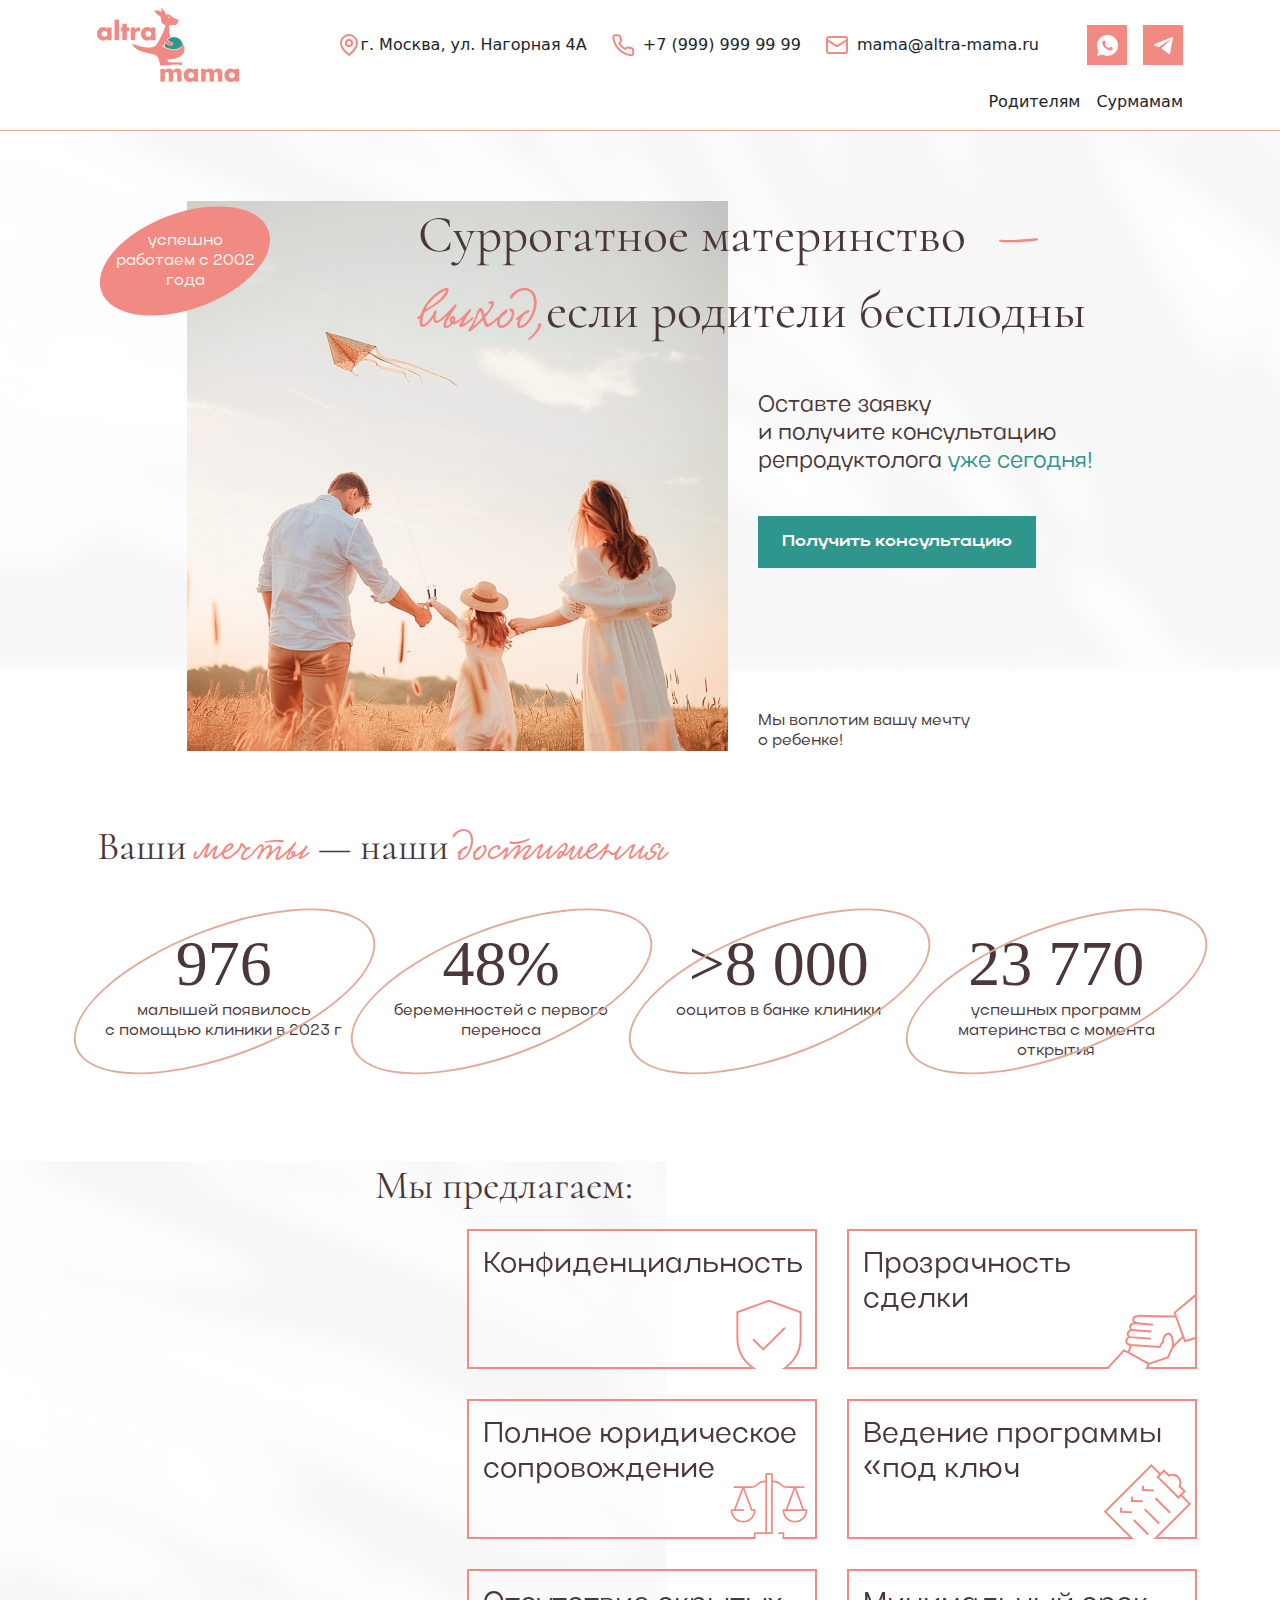
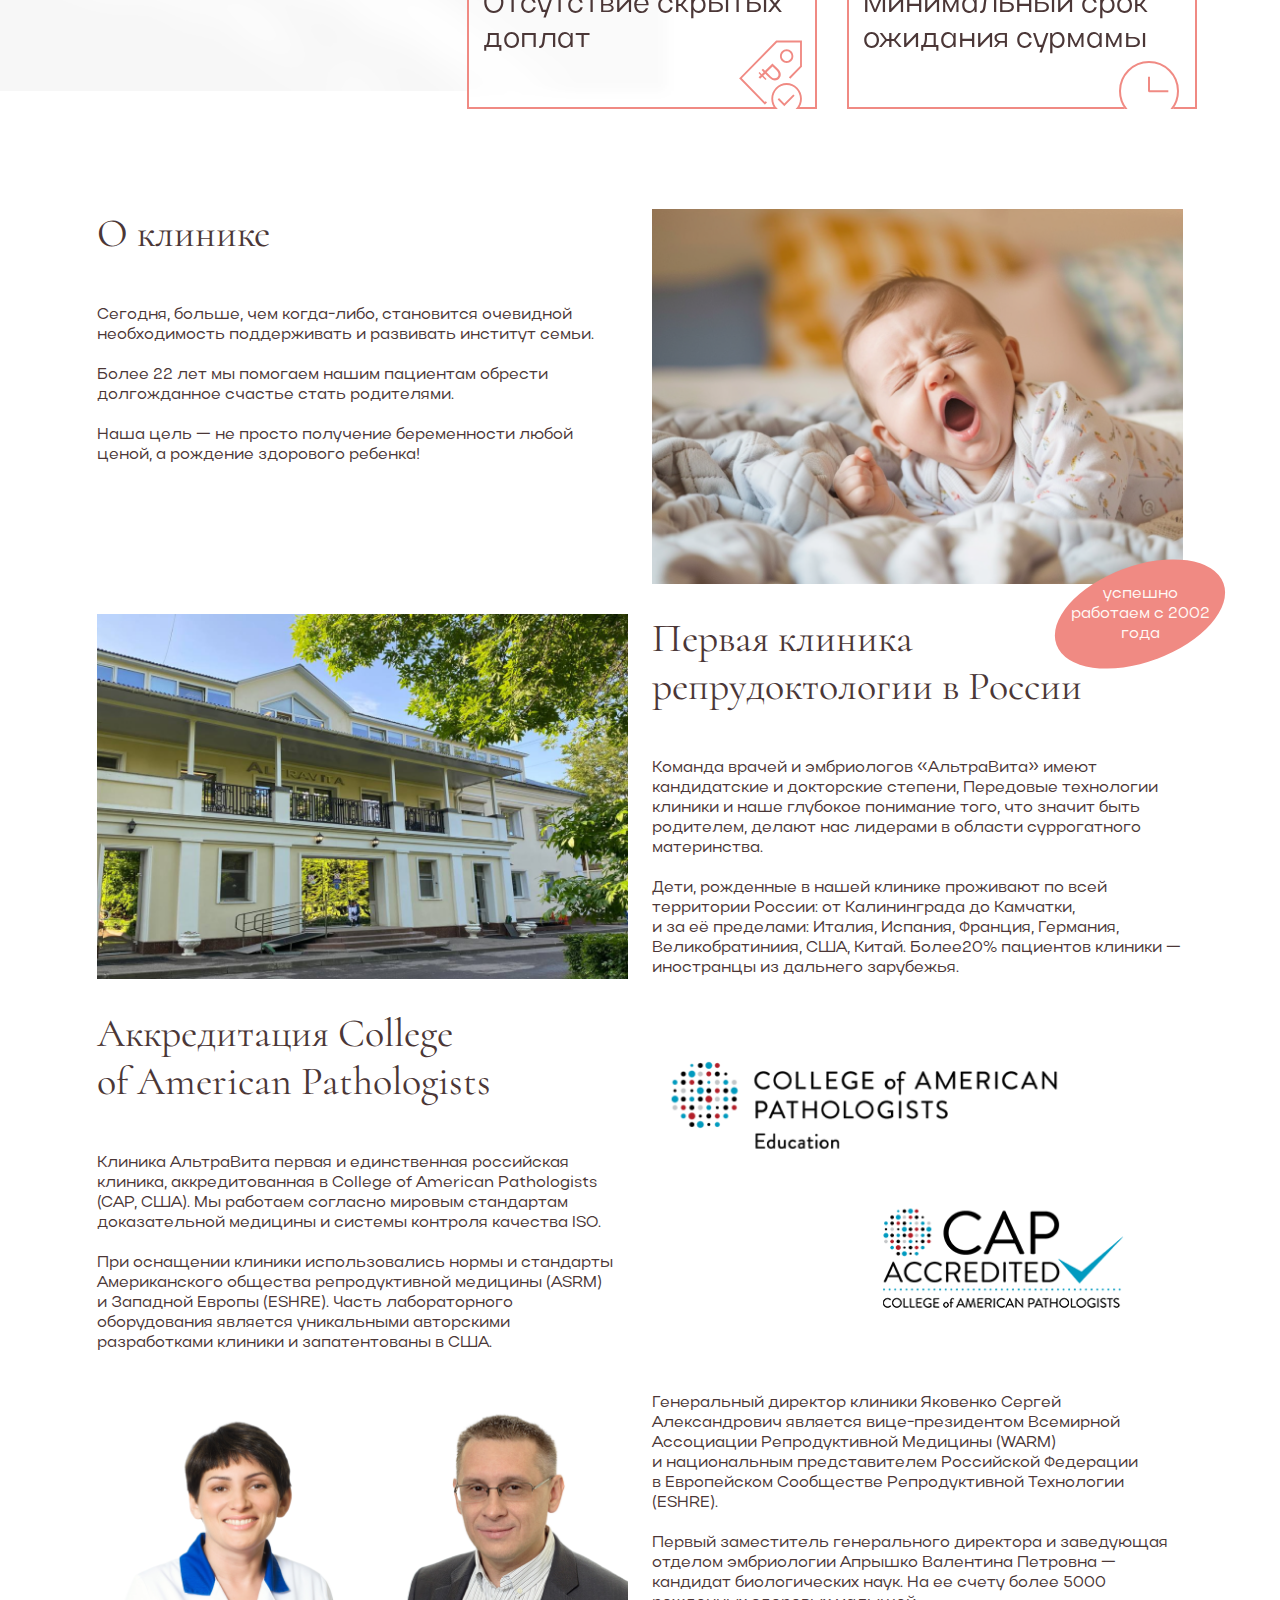
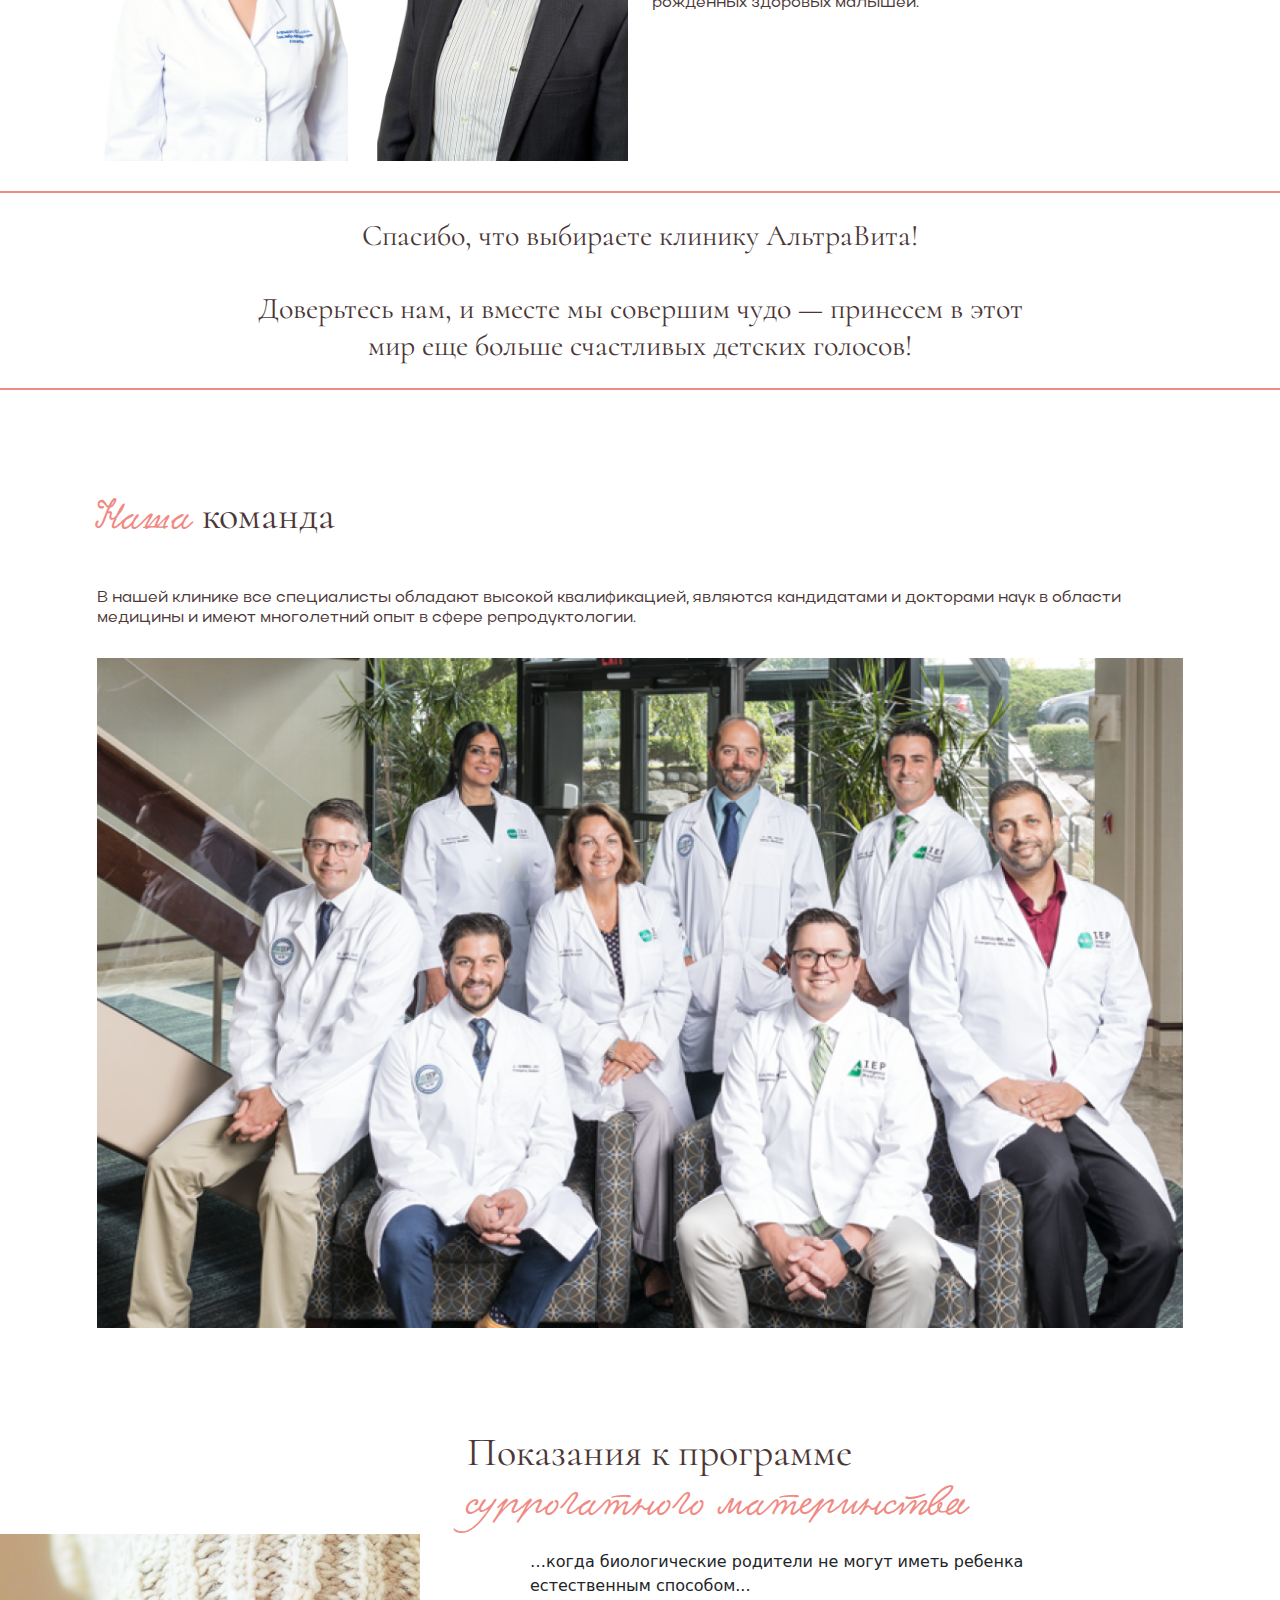
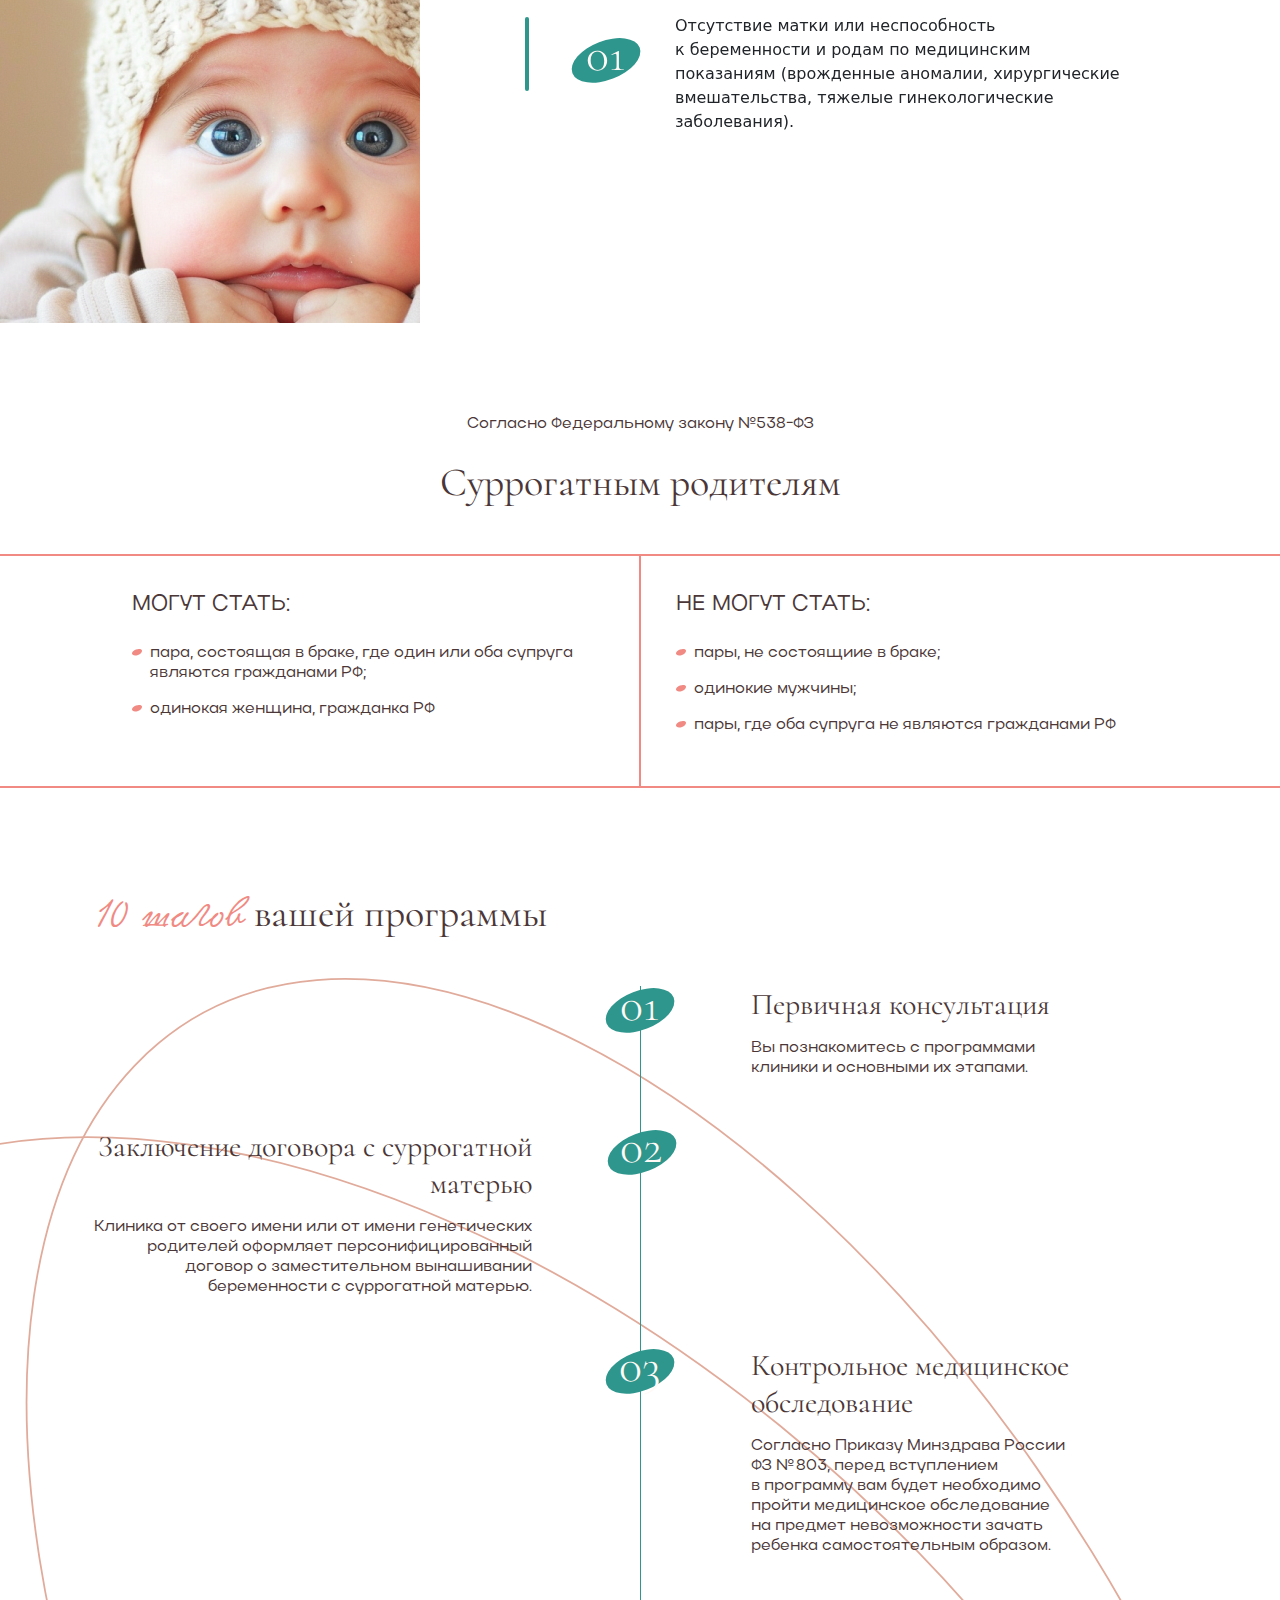
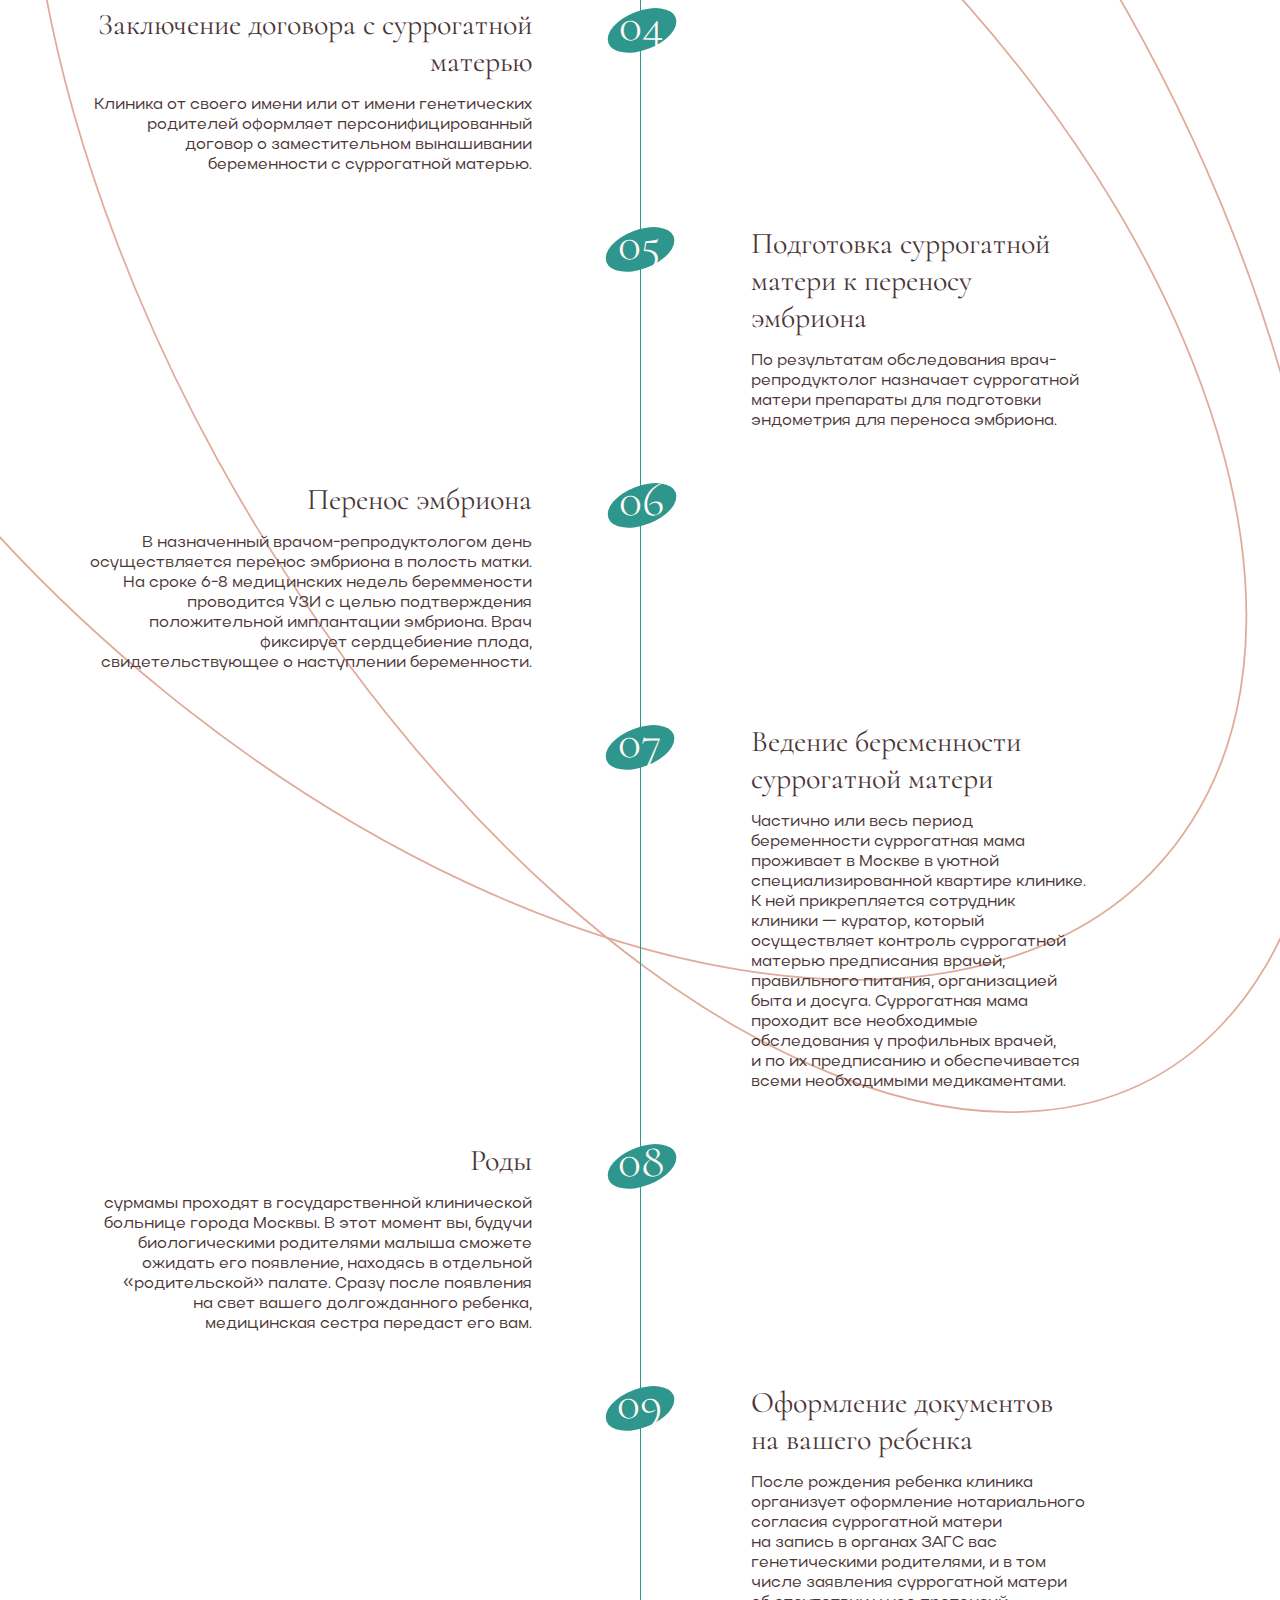
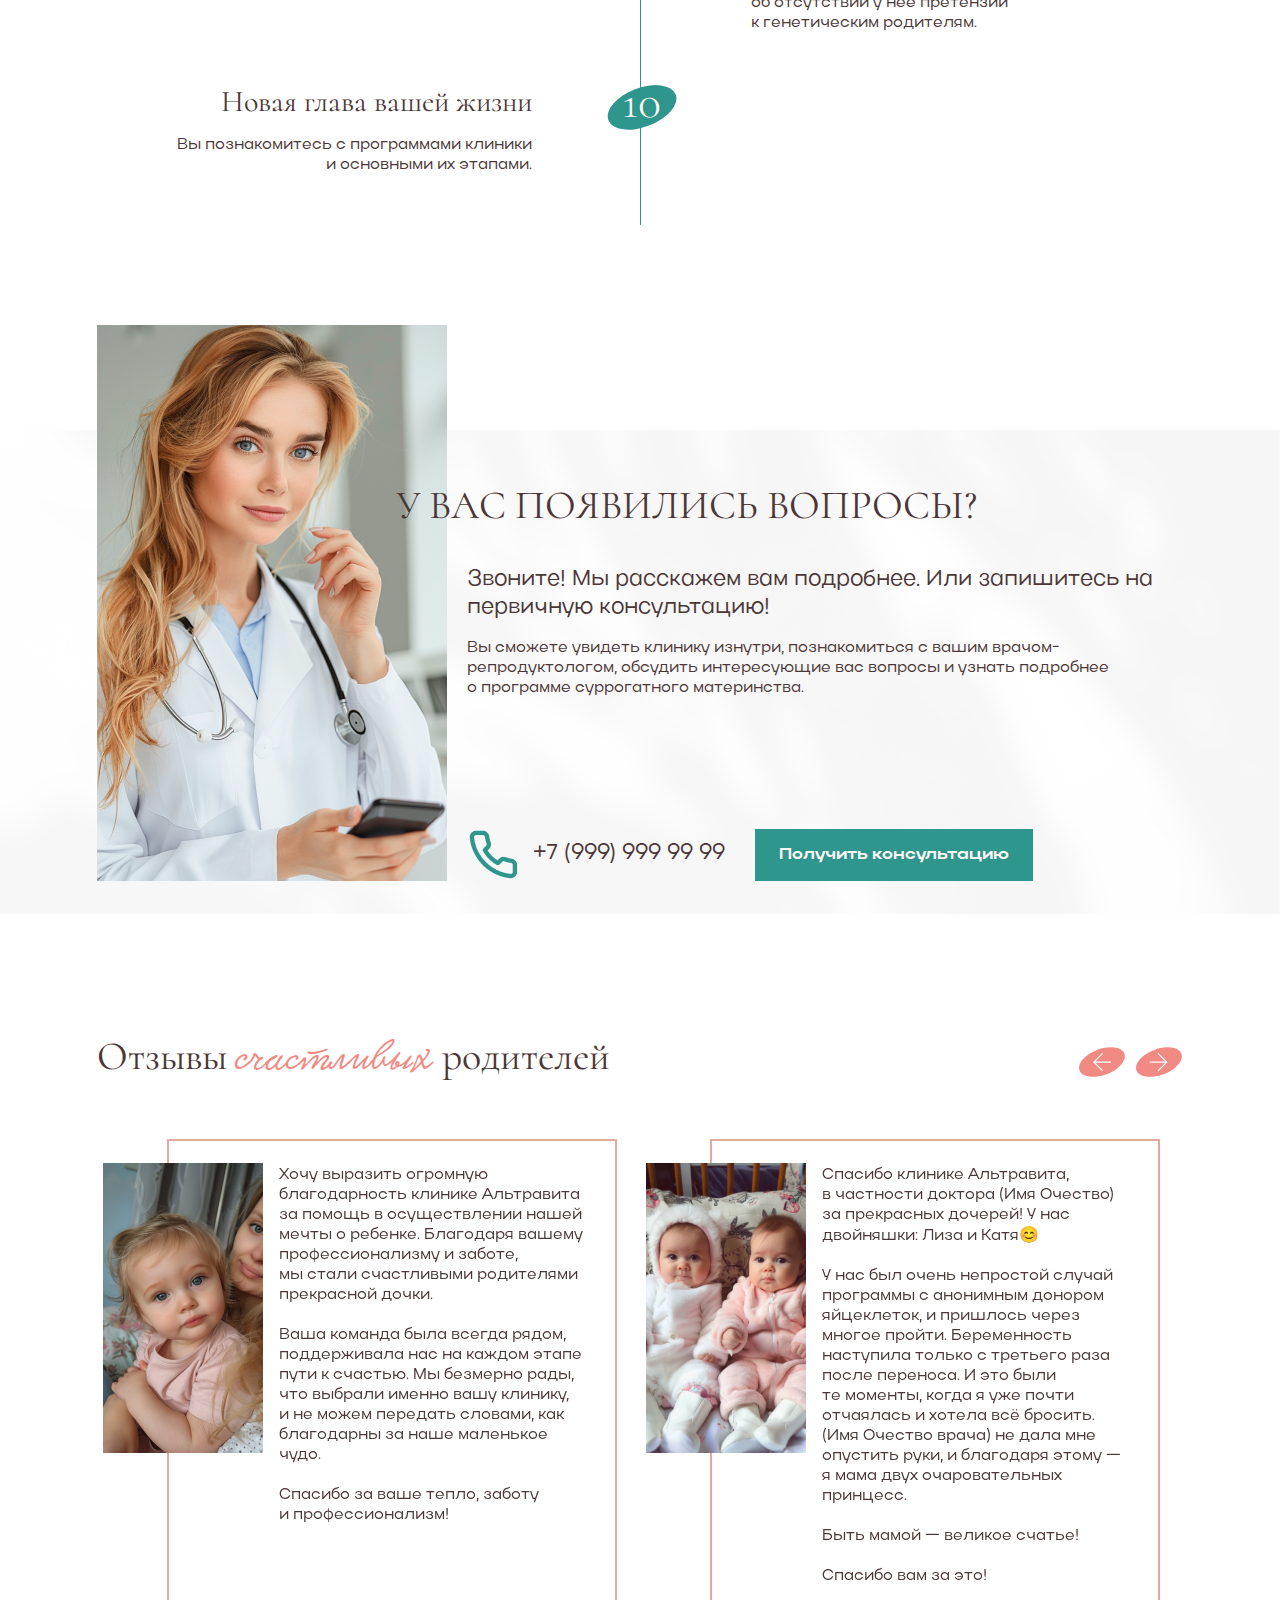
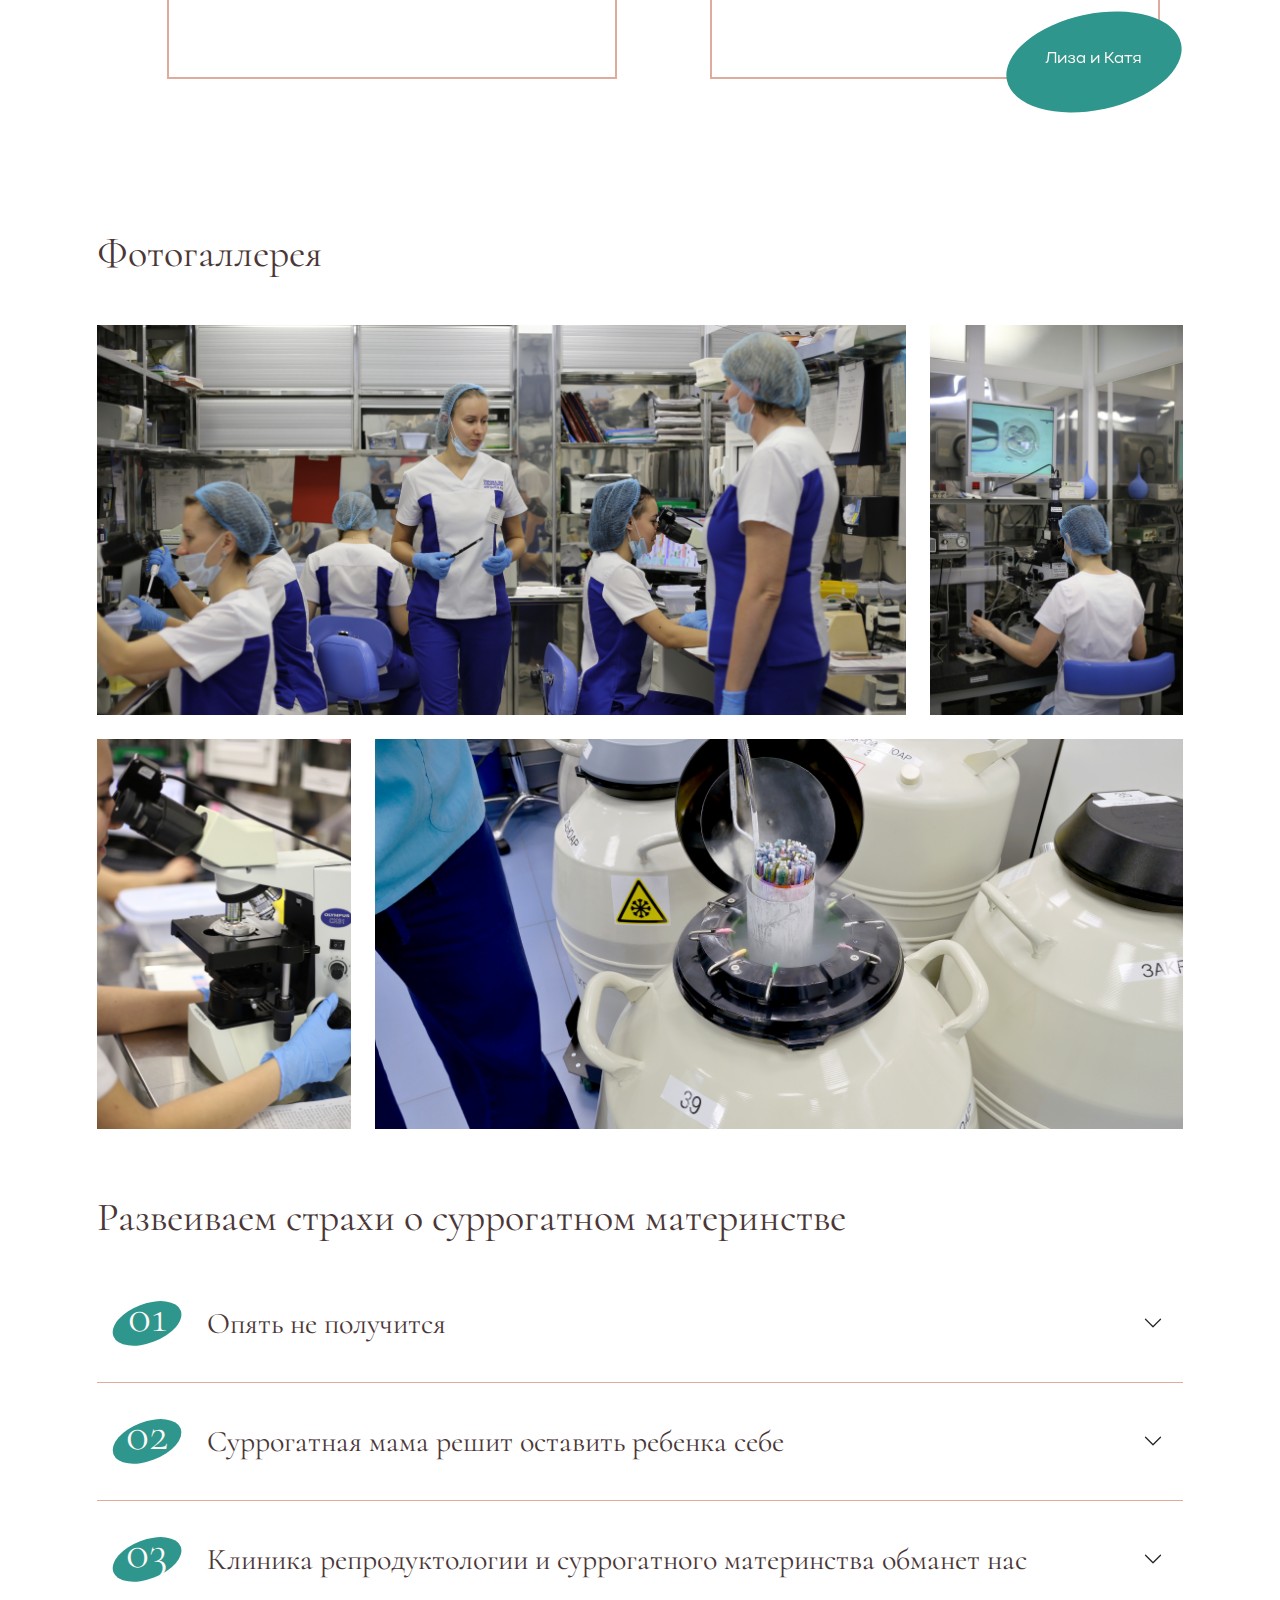
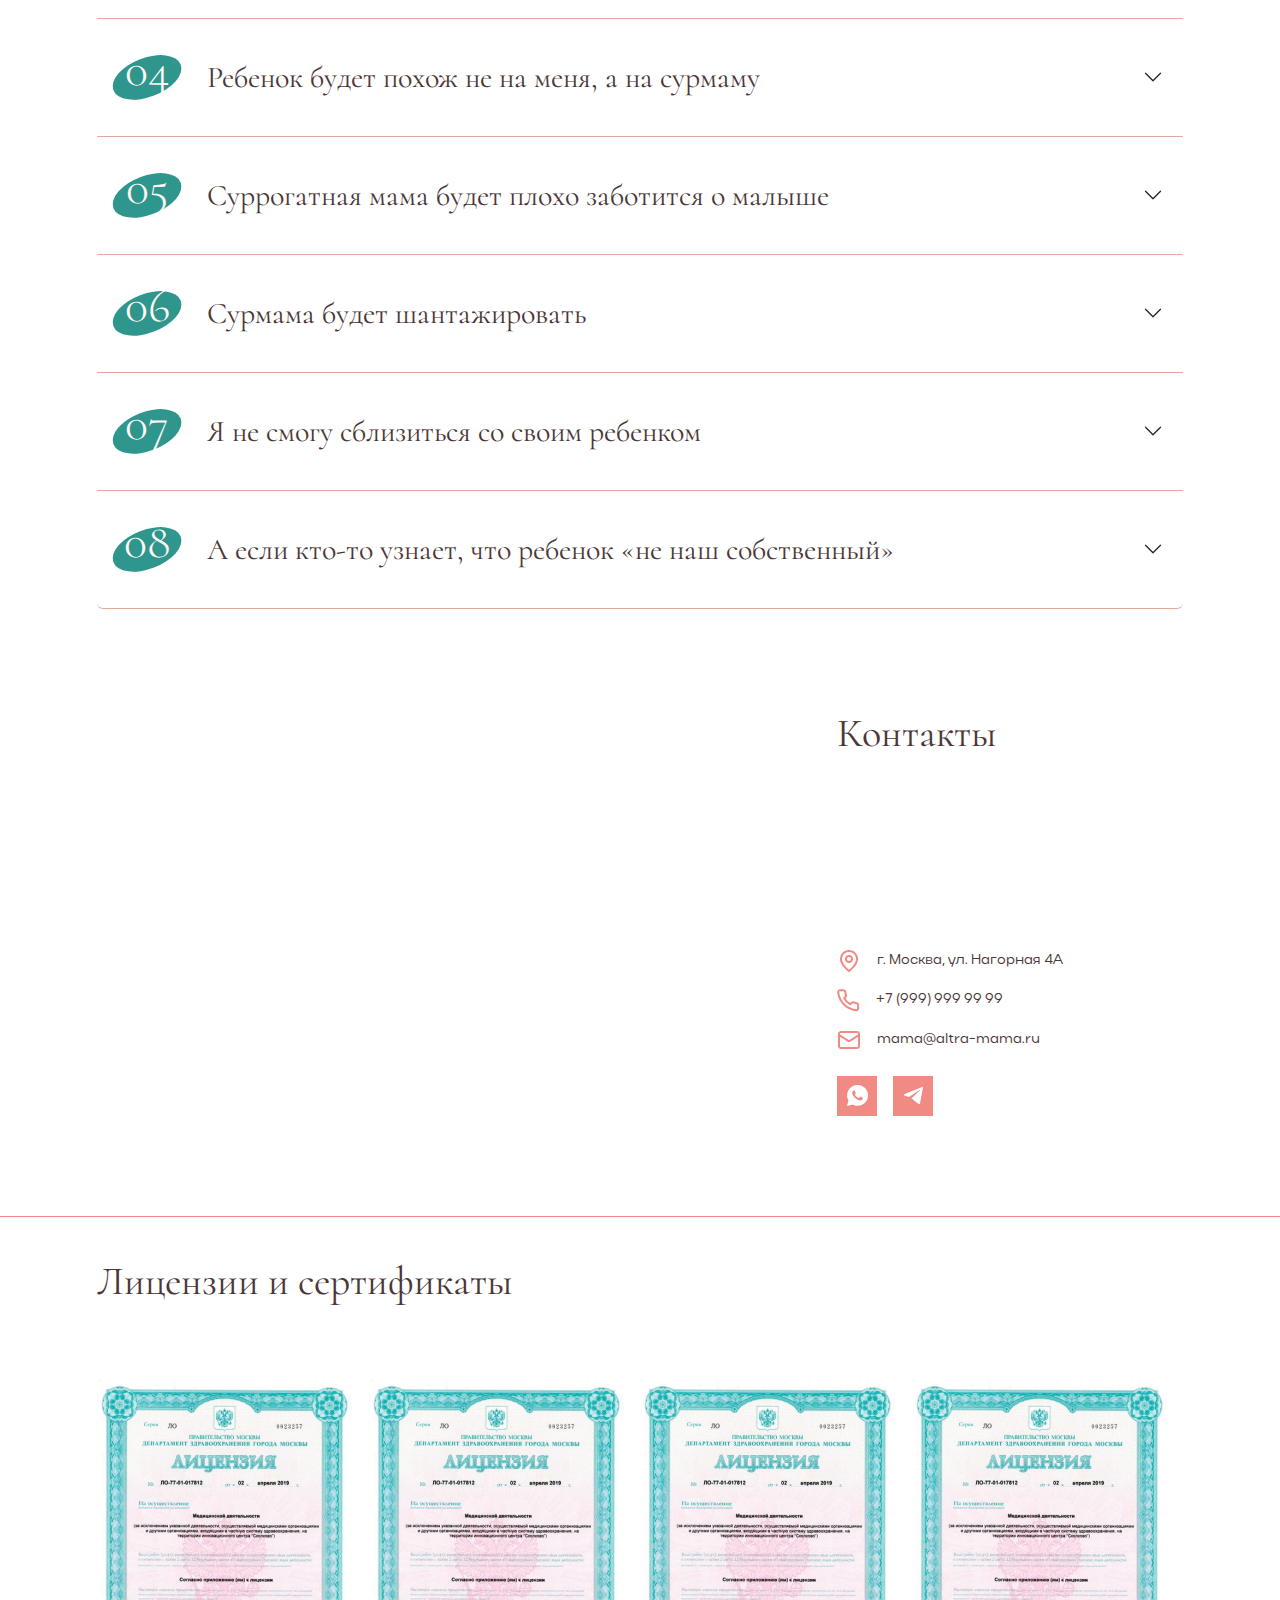
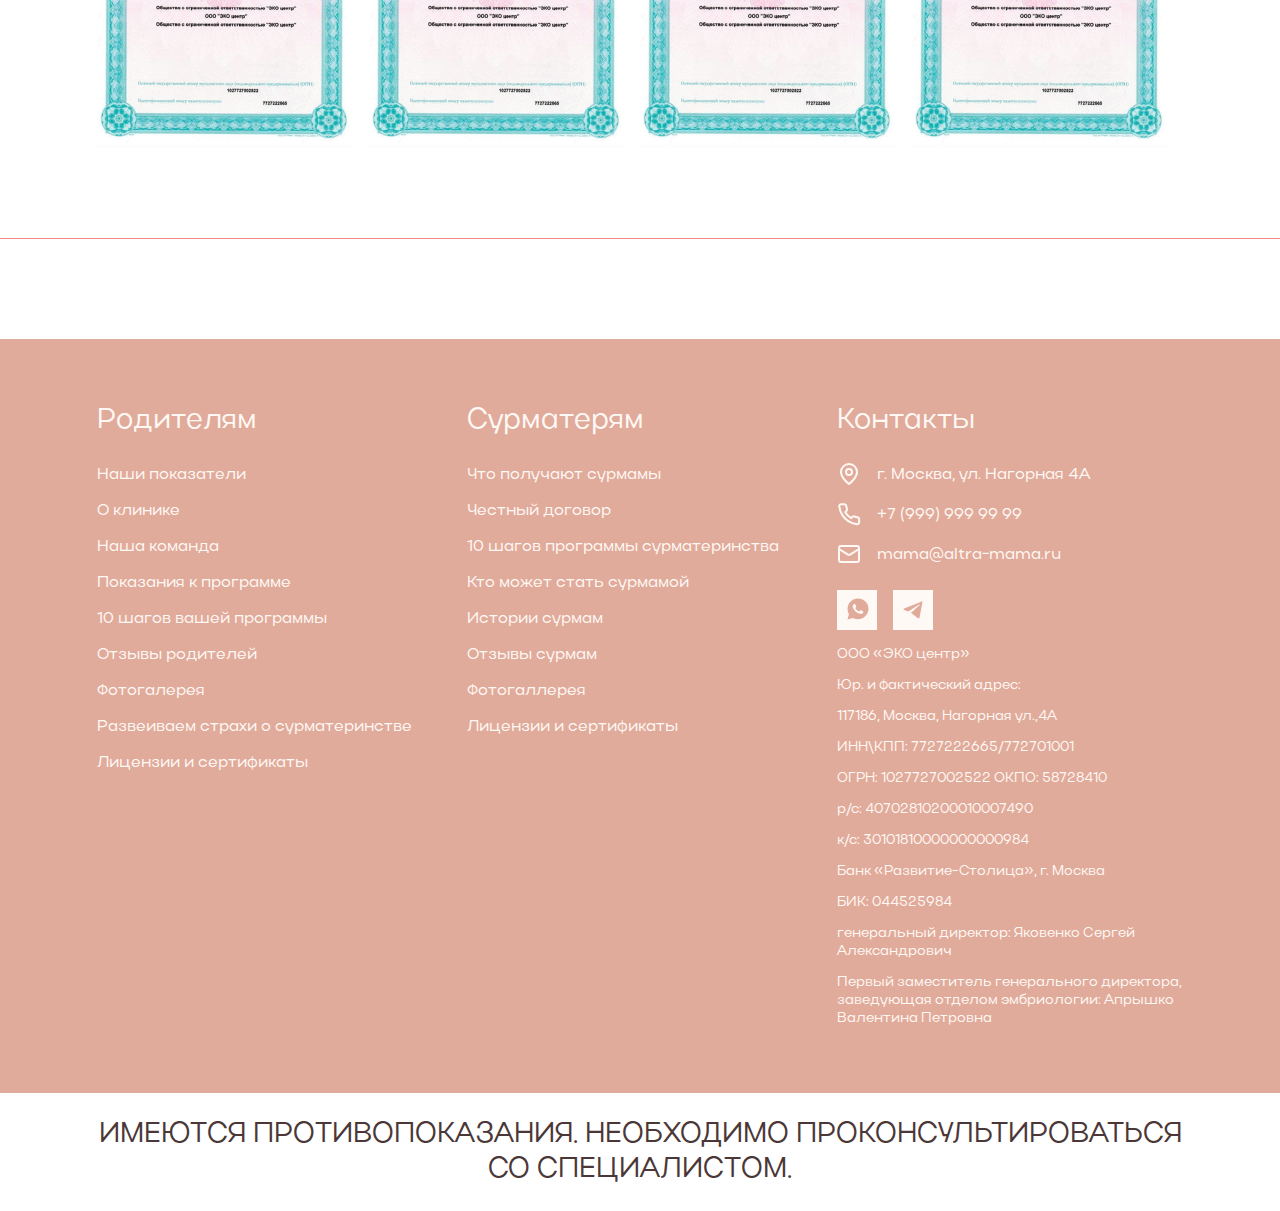
==== commit d82fcf93: "test" ====
--- a/page2.html
+++ b/page2.html
@@ -11,33 +11,102 @@
     <link rel="stylesheet" href="./css/media.css">
     <script src="./js/jquery-3.7.1.min.js"></script>
     <link rel="stylesheet" href="./css/itc-slider.css">
+    <link rel="stylesheet" href="./css/swiper-bundle.min.css">
     <title>page2</title>
 </head>
 <body>
+
+
+
+<nav class="mobileNav">
+    <div class="headerMenu">
+        <div class="logoMenuNav">
+            <img src="./img/logoMenu/altra_mama_logo.jpg" alt="altra_mama_logo">
+        </div>
+        <button class="btnCloseMenu">
+            <svg xmlns="http://www.w3.org/2000/svg" width="24" height="24" viewBox="0 0 24 24" fill="none">
+                <path d="M18 6.00003L6 18M6 6.00003L18 18" stroke="#4B3737" stroke-width="2" stroke-linecap="square" stroke-linejoin="round"/>
+            </svg>
+        </button>
+    </div>
+    <div class="bodyMenu d-flex flex-column align-items-center justify-content-center">
+        <div class="d-flex flex-column align-items-start">
+            <div class="locationHeader d-flex align-items-center mb-2 mt-3">
+                <img src="./img/icon/iconLocation.png" alt="iconLocation">
+                <div class="textHeaderInfo">
+                    г. Москва, ул. Нагорная 4А
+                </div>
+            </div>
+            <div class="locationHeader d-flex align-items-center mb-2">
+                <img src="./img/icon/iconPhone.png" alt="iconLocation">
+                <div class="textHeaderInfo ms-2">
+                    <a href="">+7 (999) 999 99 99</a>
+                </div>
+            </div>
+            <div class="locationHeader d-flex align-items-center mb-3">
+                <img src="./img/icon/iconMail.png" alt="iconLocation">
+                <div class="textHeaderInfo ms-2">
+                    mama@altra-mama.ru
+                </div>
+            </div>
+        </div>
+        <div class="blockNavBtnMobile">
+            <div class="btnMenuNav d-flex align-items-center">
+                <button class="btnSocialHeader me-3">
+                    <a href="">
+                        <img src="./img/icon/iconWhatsApp.png" alt="">
+                    </a>
+                </button>
+                <button class="btnSocialHeader">
+                    <a href="">
+                        <img src="./img/icon/iconTelegram.png" alt="">
+                    </a>
+                </button>
+            </div>
+        </div>
+        <ul class="border-navMenu d-flex flex-column align-items-center mt-3 pt-3 pb-3">
+            <li class="mb-2">
+                <a href="">Родителям</a>
+            </li>
+            <li>
+                <a href="">Сурмамам</a>
+            </li>
+        </ul>
+    </div>
+</nav>
+
 
 <header class="pt-2 pb-3">
     <div class="container">
         <div class="row pb-2">
             <div class="col-md d-flex align-items-center justify-content-between">
                 <div class="logo">
-                    <img src="./img/Logo.png" alt="Logo">
+                    <img src="./img/logo.png" alt="Logo">
                 </div>
                 <div class="socialNetworksHeader">
                     <div class="blockInfoHeader d-flex align-items-center justify-content-between me-5">
                         <div class="locationHeader iconHeaderNone d-flex align-items-center me-4">
-                            <img src="./img/icon/iconLocation.png" alt="iconLocation">
+                            <svg xmlns="http://www.w3.org/2000/svg" width="24" height="24" viewBox="0 0 24 24" fill="none">
+                                <path d="M20 10C20 16 12 22 12 22C12 22 4 16 4 10C4 7.87827 4.84285 5.84344 6.34315 4.34315C7.84344 2.84285 9.87827 2 12 2C14.1217 2 16.1566 2.84285 17.6569 4.34315C19.1571 5.84344 20 7.87827 20 10Z" stroke="#F08A83" stroke-width="2" stroke-linecap="round" stroke-linejoin="round"/>
+                                <path d="M12 13C13.6569 13 15 11.6569 15 10C15 8.34315 13.6569 7 12 7C10.3431 7 9 8.34315 9 10C9 11.6569 10.3431 13 12 13Z" stroke="#F08A83" stroke-width="2" stroke-linecap="round" stroke-linejoin="round"/>
+                            </svg>
                             <div class="textHeaderInfo">
                                 г. Москва, ул. <span>Нагорная 4А</span>
                             </div>
                         </div>
                         <div class="locationHeader headerMobileNone d-flex align-items-center me-4">
-                            <img src="./img/icon/iconPhone.png" alt="iconLocation">
+                            <svg xmlns="http://www.w3.org/2000/svg" width="24" height="24" viewBox="0 0 24 24" fill="none">
+                                <path d="M22.1381 17.1701V20.1701C22.1392 20.4486 22.0822 20.7243 21.9706 20.9794C21.8591 21.2346 21.6954 21.4637 21.4902 21.652C21.285 21.8402 21.0427 21.9836 20.7789 22.0728C20.515 22.162 20.2355 22.1952 19.9581 22.1701C16.881 21.8357 13.9251 20.7842 11.3281 19.1001C8.91194 17.5648 6.86345 15.5163 5.32812 13.1001C3.63809 10.4913 2.58636 7.52109 2.25812 4.4301C2.23313 4.15356 2.26599 3.87486 2.35462 3.61172C2.44324 3.34859 2.58569 3.10679 2.77288 2.90172C2.96008 2.69665 3.18792 2.53281 3.44191 2.42062C3.69589 2.30843 3.97046 2.25036 4.24812 2.2501H7.24812C7.73342 2.24532 8.20391 2.41718 8.57188 2.73363C8.93985 3.05008 9.18019 3.48954 9.24812 3.9701C9.37474 4.93016 9.60957 5.87282 9.94812 6.7801C10.0827 7.13802 10.1118 7.52701 10.032 7.90098C9.95227 8.27494 9.76698 8.61821 9.49812 8.8901L8.22812 10.1601C9.65167 12.6636 11.7246 14.7365 14.2281 16.1601L15.4981 14.8901C15.77 14.6212 16.1133 14.4359 16.4872 14.3562C16.8612 14.2764 17.2502 14.3056 17.6081 14.4401C18.5154 14.7786 19.4581 15.0135 20.4181 15.1401C20.9039 15.2086 21.3475 15.4533 21.6646 15.8276C21.9818 16.2019 22.1503 16.6797 22.1381 17.1701Z" stroke="#F08A83" stroke-width="2" stroke-linecap="round" stroke-linejoin="round"/>
+                            </svg>
                             <div class="textHeaderInfo ms-2">
                                 <a href="">+7 (999) 999 99 99</a>
                             </div>
                         </div>
                         <div class="locationHeader headerMobileNone d-flex align-items-center">
-                            <img src="./img/icon/iconMail.png" alt="iconLocation">
+                            <svg xmlns="http://www.w3.org/2000/svg" width="24" height="24" viewBox="0 0 24 24" fill="none">
+                                <path d="M20 4.00001H4C2.89543 4.00001 2 4.89544 2 6.00001V18C2 19.1046 2.89543 20 4 20H20C21.1046 20 22 19.1046 22 18V6.00001C22 4.89544 21.1046 4.00001 20 4.00001Z" stroke="#F08A83" stroke-width="2" stroke-linecap="round" stroke-linejoin="round"/>
+                                <path d="M22 7.00001L13.03 12.7C12.7213 12.8934 12.3643 12.996 12 12.996C11.6357 12.996 11.2787 12.8934 10.97 12.7L2 7.00001" stroke="#F08A83" stroke-width="2" stroke-linecap="round" stroke-linejoin="round"/>
+                            </svg>
                             <div class="textHeaderInfo ms-2">
                                 mama@altra-mama.ru
                             </div>
@@ -58,6 +127,11 @@
                             <img src="./img/icon/iconWhatsApp.png" alt="">
                         </a>
                     </button>
+                    <div class="burgerMenu">
+                        <svg xmlns="http://www.w3.org/2000/svg" width="24" height="24" viewBox="0 0 24 24" fill="none">
+                            <path fill-rule="evenodd" clip-rule="evenodd" d="M2.50018 5C2.50018 6 2.5 5.48476 2.5 6C2.5 6.54467 2.5 6.5 2.50018 7H21.5C21.5 6 21.5 6.54467 21.5 6C21.5 5.45533 21.5 5.5 21.5 5H2.50018ZM2.5 12C2.5 11.4553 2.50004 11.5 2.50004 11H21.5C21.5 11.5 21.5 11.9116 21.5 12C21.5 12.0884 21.5 13 21.5 13H2.50004C2.5 12.5 2.5 12.5447 2.5 12ZM2.5 18.001C2.5 17.4563 2.5 17.5 2.50017 17.001H21.5C21.5 17.5 21.5 17.4563 21.5 18.001C21.5 18.5457 21.5 18.5 21.5 19.001H2.50017C2.50017 18.5 2.5 18.5457 2.5 18.001Z" fill="#4B3737"/>
+                        </svg>
+                    </div>
                 </div>
             </div>
         </div>
@@ -65,10 +139,10 @@
             <nav class="d-flex align-items-center justify-content-end">
                 <ul class="d-flex align-items-center">
                     <li class="me-3">
-                        <a href="">Родителям</a>
+                        <a href="index.html">Родителям</a>
                     </li>
                     <li>
-                        <a href="">Сурмамам</a>
+                        <a href="page2.html">Сурмамам</a>
                     </li>
                 </ul>
             </nav>
@@ -109,6 +183,65 @@
     </div>
 </section>
 
+
+
+<section class="ourCardAbout pb100">
+    <div class="container">
+        <div class="row">
+            <div class="col-md">
+                <div class="titleSectionOurCardBlock">
+                    Ваши <span>мечты</span> — наши <span>достижения</span>
+                </div>
+            </div>
+        </div>
+        <div class="row mt-5">
+            <div class="col-md-3 w50media1200 mb90media1200">
+                <div class="cardAboutMe">
+                    <div class="fonCardAboutMe"></div>
+                    <div class="titleCardAboutMe">
+                        976
+                    </div>
+                    <div class="subtitleCardAboutMe">
+                        малышей появилось с помощью клиники в 2023 г
+                    </div>
+                </div>
+            </div>
+            <div class="col-md-3 w50media1200 mb90media1200">
+                <div class="cardAboutMe">
+                    <div class="fonCardAboutMe"></div>
+                    <div class="titleCardAboutMe">
+                        48%
+                    </div>
+                    <div class="subtitleCardAboutMe">
+                        беременностей с первого переноса
+                    </div>
+                </div>
+            </div>
+            <div class="col-md-3 w50media1200 mb90media1200_2">
+                <div class="cardAboutMe">
+                    <div class="fonCardAboutMe"></div>
+                    <div class="titleCardAboutMe">
+                        >8 000
+                    </div>
+                    <div class="subtitleCardAboutMe">
+                        ооцитов в банке клиники
+                    </div>
+                </div>
+            </div>
+            <div class="col-md-3 w50media1200">
+                <div class="cardAboutMe">
+                    <div class="fonCardAboutMe"></div>
+                    <div class="titleCardAboutMe">
+                        23 770
+                    </div>
+                    <div class="subtitleCardAboutMe">
+                        успешных программ материнства с момента открытия
+                    </div>
+                </div>
+            </div>
+        </div>
+    </div>
+</section>
 
 <section class="meRecommend pb100">
     <div class="fonRecomend"></div>
@@ -125,7 +258,7 @@
                 <div class="col-md mr30 media1212mr0 media1212flex">
                     <div class="blockRecommend mb30">
                         <div class="textBlockRecommend">Конфиденциальность</div>
-                        <div class="iconBlockRecommend">
+                        <div class="iconBlockRecommend iconBlockRecommendConf">
                             <img src="./img/icon/confidential.svg" alt="">
                         </div>
                     </div>
@@ -166,6 +299,7 @@
         </div>
     </div>
 </section>
+
 
 
 <section class="aboutClinic pb30">
@@ -293,7 +427,169 @@
     </div>
 </section>
 
-
+<section class="ourProgramms pb100">
+    <div class="container">
+        <div class="row">
+            <div class="col-md-4 none944">
+                <div class="imageBlockOurProgramms">
+                    <img src="./img/ourProgramms/babyProgramms.png" alt="Programms">
+                </div>
+            </div>
+            <div class="col-md">
+                <div class="titleBlockOurProgramms">
+                    <p class="tBlockOur">Показания к программе</p>
+                    <p class="sBlockOur">суррогатного<br class="noneBr"> материнства </p>
+                </div>
+                <div class="sliderOurProgramms">
+                    <div class="titleSlider mt-3 mb-3">
+                        …когда биологические родители не могут иметь ребенка естественным способом...
+                    </div>
+                    <div class="swiper">
+                        <!-- Additional required wrapper -->
+                        <div class="swiper-wrapper">
+                            <!-- Slides -->
+                            <div class="swiper-slide">
+                                <div class="stepBlockNumberLeft iconSlider">
+                                    <div class="iconFonStepPage2"></div>
+                                    <div class="textFonStepPage2">
+                                        01
+                                    </div>
+                                </div>
+                                <div class="textSlider">
+                                    Отсутствие матки или неспособность к беременности и родам
+                                    по медицинским показаниям (врожденные аномалии, хирургические
+                                    вмешательства, тяжелые гинекологические заболевания).
+                                </div>
+                            </div>
+                            <div class="swiper-slide mt60">
+                                <div class="stepBlockNumberLeft iconSlider">
+                                    <div class="iconFonStepPage2"></div>
+                                    <div class="textFonStepPage2">
+                                        01
+                                    </div>
+                                </div>
+                                <div class="textSlider">
+                                    Отсутствие матки или неспособность к беременности и родам
+                                    по медицинским показаниям (врожденные аномалии, хирургические
+                                    вмешательства, тяжелые гинекологические заболевания).
+                                </div>
+                            </div>
+                            <div class="swiper-slide mt80">
+                                <div class="stepBlockNumberLeft iconSlider">
+                                    <div class="iconFonStepPage2"></div>
+                                    <div class="textFonStepPage2">
+                                        01
+                                    </div>
+                                </div>
+                                <div class="textSlider">
+                                    Отсутствие матки или неспособность к беременности и родам
+                                    по медицинским показаниям (врожденные аномалии, хирургические
+                                    вмешательства, тяжелые гинекологические заболевания).
+                                </div>
+                            </div>
+                            <div class="swiper-slide mt70">
+                                <div class="stepBlockNumberLeft iconSlider">
+                                    <div class="iconFonStepPage2"></div>
+                                    <div class="textFonStepPage2">
+                                        01
+                                    </div>
+                                </div>
+                                <div class="textSlider">
+                                    Отсутствие матки или неспособность к беременности и родам
+                                    по медицинским показаниям (врожденные аномалии, хирургические
+                                    вмешательства, тяжелые гинекологические заболевания).
+                                </div>
+                            </div>
+                        </div>
+
+
+
+                        <!-- If we need scrollbar -->
+                        <div class="swiper-scrollbar"></div>
+                    </div>
+                </div>
+            </div>
+        </div>
+    </div>
+</section>
+
+
+<section class="fz pb100">
+    <div class="container">
+        <div class="row">
+            <div class="col-md text-center">
+                <div class="titlefz mb-4">
+                    Согласно Федеральному закону №538-ФЗ
+                </div>
+                <div class="titleSectionFz mb-5">
+                    Суррогатным родителям
+                </div>
+            </div>
+        </div>
+    </div>
+    <div class="borderSectFz">
+        <div class="container d-flex">
+            <div class="col-md d-flex flex-column align-items-end pCardFzLeft">
+                <div class="cardSectionFz">
+                    <div class="titleSectfz mb-4">
+                        Могут стать:
+                    </div>
+                    <ul class="subtitleSectFz">
+                        <li class="mb-3">
+                            <div class="iconLink d-flex me-2">
+                                <svg xmlns="http://www.w3.org/2000/svg" width="10" height="13" viewBox="0 0 10 13" fill="none">
+                                    <path d="M9.8961 7.36991C10.4534 8.83045 8.71313 10.8509 6.00908 11.8827C3.30504 12.9145 0.661202 12.5669 0.103899 11.1064C-0.453403 9.64583 1.28687 7.6254 3.99091 6.59361C6.69496 5.56181 9.3388 5.90938 9.8961 7.36991Z" fill="#F08A83"></path>
+                                </svg>
+                            </div>
+                            пара, состоящая в браке, где один или оба супруга являются гражданами РФ;
+                        </li>
+                        <li class="mb-3">
+                            <div class="iconLink d-flex me-2">
+                                <svg xmlns="http://www.w3.org/2000/svg" width="10" height="13" viewBox="0 0 10 13" fill="none">
+                                    <path d="M9.8961 7.36991C10.4534 8.83045 8.71313 10.8509 6.00908 11.8827C3.30504 12.9145 0.661202 12.5669 0.103899 11.1064C-0.453403 9.64583 1.28687 7.6254 3.99091 6.59361C6.69496 5.56181 9.3388 5.90938 9.8961 7.36991Z" fill="#F08A83"></path>
+                                </svg>
+                            </div>
+                            одинокая женщина, гражданка РФ
+                        </li>
+                    </ul>
+                </div>
+            </div>
+            <div class="col-md pCardFzRight">
+                <div class="cardSectionFz">
+                    <div class="titleSectfz mb-4">
+                        НЕ МОГУТ СТАТЬ:
+                    </div>
+                    <ul class="subtitleSectFz">
+                        <li class="mb-3">
+                            <div class="iconLink d-flex me-2">
+                                <svg xmlns="http://www.w3.org/2000/svg" width="10" height="13" viewBox="0 0 10 13" fill="none">
+                                    <path d="M9.8961 7.36991C10.4534 8.83045 8.71313 10.8509 6.00908 11.8827C3.30504 12.9145 0.661202 12.5669 0.103899 11.1064C-0.453403 9.64583 1.28687 7.6254 3.99091 6.59361C6.69496 5.56181 9.3388 5.90938 9.8961 7.36991Z" fill="#F08A83"></path>
+                                </svg>
+                            </div>
+                            пары, не состоящиие в браке;
+                        </li>
+                        <li class="mb-3">
+                            <div class="iconLink d-flex me-2">
+                                <svg xmlns="http://www.w3.org/2000/svg" width="10" height="13" viewBox="0 0 10 13" fill="none">
+                                    <path d="M9.8961 7.36991C10.4534 8.83045 8.71313 10.8509 6.00908 11.8827C3.30504 12.9145 0.661202 12.5669 0.103899 11.1064C-0.453403 9.64583 1.28687 7.6254 3.99091 6.59361C6.69496 5.56181 9.3388 5.90938 9.8961 7.36991Z" fill="#F08A83"></path>
+                                </svg>
+                            </div>
+                            одинокие мужчины;
+                        </li>
+                        <li class="mb-3">
+                            <div class="iconLink d-flex me-2">
+                                <svg xmlns="http://www.w3.org/2000/svg" width="10" height="13" viewBox="0 0 10 13" fill="none">
+                                    <path d="M9.8961 7.36991C10.4534 8.83045 8.71313 10.8509 6.00908 11.8827C3.30504 12.9145 0.661202 12.5669 0.103899 11.1064C-0.453403 9.64583 1.28687 7.6254 3.99091 6.59361C6.69496 5.56181 9.3388 5.90938 9.8961 7.36991Z" fill="#F08A83"></path>
+                                </svg>
+                            </div>
+                            пары, где оба супруга не являются гражданами РФ
+                        </li>
+                    </ul>
+                </div>
+            </div>
+        </div>
+    </div>
+</section>
 
 <section class="tenSteps pb100">
     <div class="container">
@@ -568,7 +864,7 @@
                                 <div class="cardGallery relative">
                                     <img src="./img/rewiewsSlider/baby1.png" alt="baby1">
                                     <div class="textGalleryJs h506slider2">
-                                        <div class="nameCardGallery2 pl120slider2">
+                                        <div class="nameCardGallery2 pl120slider2 nameCardGalleryPage2">
                                             Хочу выразить огромную благодарность клинике Альтравита за помощь в осуществлении нашей мечты о ребенке.
                                             Благодаря вашему профессионализму и заботе, мы стали счастливыми родителями прекрасной дочки.
                                             </br>
@@ -579,15 +875,7 @@
                                             </br>
                                             Спасибо за ваше тепло, заботу и профессионализм!
                                         </div>
-<!--                                        <div class="fonBlock"></div>-->
-<!--                                        <div class="nameRewiews">-->
-<!--                                            <div class="nameTextRewiews">-->
-
-<!--                                            </div>-->
-<!--                                            <div class="iconTextRewiews">-->
-
-<!--                                            </div>-->
-<!--                                        </div>-->
+                                        <div class="fonBlock show814"></div>
                                     </div>
                                 </div>
                             </div>
@@ -595,7 +883,7 @@
                                 <div class="cardGallery relative">
                                     <img src="./img/rewiewsSlider/baby2.png" alt="baby2">
                                     <div class="textGalleryJs h506slider2">
-                                        <div class="nameCardGallery2 pl120slider2">
+                                        <div class="nameCardGallery2 pl120slider2 nameCardGalleryPage2">
                                             Спасибо клинике Альтравита, в частности доктора (Имя Очество) за прекрасных дочерей! У нас двойняшки: Лиза и Катя😊
                                             </br>
                                             </br>
@@ -609,7 +897,7 @@
                                             </br>
                                             Спасибо вам за это!
                                         </div>
-<!--                                        <div class="fonBlock"></div>-->
+                                        <div class="fonBlock show814"></div>
                                         <div class="nameRewiews nameTextRewiewsPage2">
                                             <div class="nameTextRewiews nameTextRewiews2">
                                                 Лиза и Катя
@@ -625,7 +913,7 @@
                                 <div class="cardGallery relative">
                                     <img src="" alt="">
                                     <div class="textGalleryJs h506slider2">
-                                        <div class="nameCardGallery2 pl120slider2">
+                                        <div class="nameCardGallery2 pl120slider2 nameCardGalleryPage2">
                                             Несколько лет назад у нас погиб один единственный сын. Мы с женой очень больно и долго это проживали.
                                             Но однажды заговорили о том, чтобы опять завести ребенка вновь. Нам с женой на тот момент было по 46 лет.
                                             И естественным путем мы понимали, что это уже невозможно. Очень долго решались на программу суррогатного материнства.
@@ -641,7 +929,7 @@
                                             </br>
                                             Долгих вам лет процветания!
                                         </div>
-<!--                                        <div class="fonBlock"></div>-->
+                                        <div class="fonBlock show814"></div>
 <!--                                        <div class="nameRewiews nameTextRewiewsPage2">-->
 <!--                                            <div class="nameTextRewiews">-->
 
@@ -656,7 +944,7 @@
                             <div class="itc-slider-item">
                                 <div class="cardGallery relative">
                                     <div class="textGalleryJs h506slider2">
-                                        <div class="nameCardGallery2 pl120slider2">
+                                        <div class="nameCardGallery2 pl120slider2 nameCardGalleryPage2">
                                             Спасибо, клинике Альтравита и нашей замечательной сурмаме Веронике!
                                             </br>
                                             </br>
@@ -670,7 +958,7 @@
                                             </br>
                                             Клинике Альтравита — низкий поклон за профессионализм и чуткость.
                                         </div>
-<!--                                        <div class="fonBlock"></div>-->
+                                        <div class="fonBlock show814"></div>
                                         <div class="nameRewiews nameTextRewiewsPage2">
                                             <div class="nameTextRewiews nameTextRewiews2">
                                                 Ольга, Максим и Вероника
@@ -712,6 +1000,36 @@
             </div>
             <div class="imgGallery col-md-9">
                 <img src="./img/gallery/gallery4.png" alt="">
+            </div>
+        </div>
+    </div>
+</section>
+
+<section class="galleryMobile pt0imp pb100">
+    <div class="container">
+        <div class="row mb-5">
+            <div class="titleSectionGallery text-start">
+                Фотогаллерея
+            </div>
+        </div>
+        <div class="row mb-4">
+            <div class="imgGallery col-md">
+                <img src="./img/gallery/gallery1.png" alt="">
+            </div>
+        </div>
+        <div class="row mb-4">
+            <div class="imgGallery w-50 col-md-6">
+                <img src="./img/gallery/gallery3.png" alt="">
+            </div>
+            <div class="imgGallery w-50 col-md-6">
+                <img src="./img/gallery/gallery2.png" alt="">
+            </div>
+        </div>
+        <div class="row">
+            <div class="col-md">
+                <div class="imgGallery col-md">
+                    <img src="./img/gallery/gallery4.png" alt="">
+                </div>
             </div>
         </div>
     </div>
@@ -731,7 +1049,7 @@
                 <div class="accordion" id="accordionExample">
                     <div class="accordion-item pb-4">
                         <h2 class="accordion-header">
-                            <button class="accordion-button" type="button" data-bs-toggle="collapse" data-bs-target="#collapseOne" aria-expanded="true" aria-controls="collapseOne">
+                            <button class="accordion-button collapsed" type="button" data-bs-toggle="collapse" data-bs-target="#collapseOne" aria-expanded="true" aria-controls="collapseOne">
                                 <div class="nameStep d-flex align-items-center">
                                     <div class="iconAndText">
                                         <div class="iconStep"></div>
@@ -745,7 +1063,7 @@
                                 </div>
                             </button>
                         </h2>
-                        <div id="collapseOne" class="accordion-collapse collapse show" data-bs-parent="#accordionExample">
+                        <div id="collapseOne" class="accordion-collapse collapse" data-bs-parent="#accordionExample">
                             <div class="accordion-body">
                                 <div class="textAccordian">
                                     <div class="rowTextAccordian mb-3">
@@ -1256,7 +1574,7 @@
     </div>
 </section>
 
-
+    <script src="./js/swiper-bundle.min.js"></script>
     <script src="./js/itc-slider.js" defer></script>
     <script src="./js/readmore.js"></script>
     <script src="./js/bootstrap.bundle.min.js"></script>
--- a/css/style.css
+++ b/css/style.css
@@ -1,6 +1,11 @@
 * {
     margin: 0;
     padding: 0;
+}
+
+p {
+    padding: 0;
+    margin: 0;
 }
 
 @font-face {
@@ -103,10 +108,24 @@
     display: flex;
     align-items: center;
     justify-content: center;
-}
-
-
-/*   main section    */
+    transition: .5s all ease;
+}
+
+.socialNetworksHeader button:hover {
+    background: #FF7167;
+}
+
+.locationHeader {
+    cursor: pointer;
+    transition: .5s all ease;
+}
+
+.locationHeader:hover svg {
+    fill: #FF7167;
+}
+
+
+    /*   main section    */
 
 .mainSectionMobile {
     display: none;
@@ -207,6 +226,11 @@
     font-style: normal;
     font-weight: 700;
     line-height: normal;
+    transition: .5s all ease;
+}
+
+.offerBtnBLue:hover {
+    background: #0AC0AF;
 }
 
 .blockBg {
@@ -367,6 +391,14 @@
     line-height: normal;
 }
 
+.titleStep {
+    transition: .3s all ease;
+}
+
+.accordion-header:hover .titleStep {
+    color: #E1AB9B;
+}
+
 
 /*      section surmama   */
 
@@ -606,7 +638,7 @@
 }
 
 .meRecommend {
-    padding-top: 240px;
+    /*padding-top: 240px;*/
     position: relative;
 }
 
@@ -640,14 +672,18 @@
     display: flex;
     justify-content: flex-end;
     position: relative;
-    bottom: 4px;
+    bottom: 42px;
+}
+
+.iconBlockRecommendConf {
+    bottom: 7px;
 }
 
 .iconBlockRecommendTwoRowText {
     display: flex;
     justify-content: flex-end;
     position: relative;
-    bottom: 36px;
+    bottom: 42px;
 }
 
 .iconBlockRecommend img {
@@ -661,7 +697,6 @@
     background-size: cover;
     width: 52%;
     height: 530px;
-    top: 215px;
     position: absolute;
 }
 
@@ -1153,6 +1188,11 @@
     display: flex;
     align-items: center;
     justify-content: center;
+    transition: .5s all ease;
+}
+
+.btnSocialHeader:hover {
+    background: #FF7167;
 }
 
 .locationContacts .textHeaderInfo {
@@ -1231,6 +1271,23 @@
     font-style: normal;
     font-weight: 400;
     line-height: normal;
+    border-bottom: 1px solid transparent;
+    transition: .5s all ease;
+    cursor: pointer;
+}
+
+.descriptionFooter li:hover {
+    border-bottom: 1px solid #FFF9F5;
+}
+
+.blockNavFooter li a {
+    border-bottom: 1px solid transparent;
+    transition: .5s all ease;
+    padding-bottom: 5px;
+}
+
+.blockNavFooter li a:hover {
+    border-bottom: 1px solid #FFF9F5;
 }
 
 
@@ -1246,6 +1303,360 @@
 }
 
 .containerSpecial {
-    max-width: 1400px;
+    max-width: 100%;
     padding: 0 20px;
-}+}
+
+
+.galleryMobile {
+    display: none;
+}
+
+
+/*   mobile nav    */
+
+
+
+
+.bar1, .bar2, .bar3 {
+    width: 35px;
+    height: 3px;
+    background-color: #4B3737;
+    margin: 6px 0;
+    transition: 0.4s;
+}
+
+.burgerMenu {
+    display: none;
+    cursor: pointer;
+}
+
+/* Rotate first bar */
+.change .bar1 {
+    -webkit-transform: rotate(-45deg) translate(-9px, 6px) ;
+    transform: rotate(-45deg) translate(-9px, 6px) ;
+}
+
+/* Fade out the second bar */
+.change .bar2 {
+    opacity: 0;
+}
+
+/* Rotate last bar */
+.change .bar3 {
+    -webkit-transform: rotate(45deg) translate(-8px, -8px) ;
+    transform: rotate(45deg) translate(-8px, -8px) ;
+}
+
+.headerMenu {
+    display: flex;
+    align-items: center;
+    justify-content: space-between;
+}
+
+.btnMenuNav .btnSocialHeader {
+    width: 35px;
+    height: 35px;
+    display: flex;
+    align-items: center;
+    justify-content: center;
+    background: #F08A83;
+}
+
+.btnSocialHeader a {
+    display: flex;
+    align-items: center;
+    justify-content: center;
+}
+
+.border-navMenu {
+    border-top: 1px solid #E1AB9B;
+    border-bottom: 1px solid #E1AB9B;
+    width: 100%;
+    justify-content: center;
+}
+
+.headerMenu {
+    padding: 10px 20px;
+}
+
+.logoMenuNav img {
+    width: 54px;
+    height: auto;
+}
+
+.mobileNav {
+    position: absolute;
+    width: 100%;
+    z-index: 9;
+    background: #fff;
+    top: -313px;
+}
+
+.mobileNav.active {
+    animation-name: menuMobile;
+    animation-duration: .5s;
+    animation-fill-mode: forwards;
+}
+
+.mobileNav.noneMenu {
+    animation-name: menuMobileNone;
+    animation-duration: .5s;
+    animation-fill-mode: forwards;
+}
+
+@keyframes menuMobile {
+    0% {
+        top: -150px;
+    }
+    100% {
+        top: 0;
+    }
+}
+
+@keyframes menuMobileNone {
+    0% {
+        top: 0;
+    }
+    100% {
+        top: -313px;
+    }
+}
+
+.btnCloseMenu svg {
+    width: 30px;
+    height: 30px;
+}
+
+
+.more2 {
+    display: none;
+    position: absolute;
+    right: 20px;
+    bottom: 10px;
+    z-index: 9;
+    color: #F08A83;
+    font-family: 'Actay';
+    font-size: 14px;
+    font-style: normal;
+    font-weight: 400;
+    line-height: normal;
+    padding: 0 20px;
+    transition: .5s all ease;
+}
+
+.show814 {
+    display: none;
+}
+
+
+
+
+
+
+/*    Ваши мечты - наши достижения    */
+
+
+.titleSectionOurCardBlock {
+    color: #4B3737;
+    font-family: 'Cormorant';
+    font-size: 40px;
+    font-style: normal;
+    font-weight: 400;
+    line-height: normal;
+}
+
+.titleSectionOurCardBlock span {
+    color: #F08A83;
+    font-family: "Kobzar KS";
+    font-size: 40px;
+    font-style: normal;
+    font-weight: 400;
+    line-height: normal;
+}
+
+.fonCardAboutMe {
+    width: 318.512px;
+    height: 128.521px;
+    transform: rotate(-20.886deg);
+    border-radius: 60%;
+    border: 2px solid #E1AB9B;
+    position: absolute;
+}
+
+.titleCardAboutMe {
+    color: #4B3737;
+    font-family: "Playfair Display";
+    font-size: 64px;
+    font-style: normal;
+    font-weight: 400;
+    line-height: normal;
+}
+
+.subtitleCardAboutMe {
+    color: #4B3737;
+    text-align: center;
+    font-family: 'Actay';
+    font-size: 16px;
+    font-style: normal;
+    font-weight: 400;
+    line-height: normal;
+    width: 270px;
+}
+
+.cardAboutMe {
+    display: flex;
+    flex-direction: column;
+    align-items: center;
+}
+
+.ourCardAbout  {
+    padding-top: 150px;
+}
+
+
+
+/*   ourProgramms   */
+
+
+.titleBlockOurProgramms {
+    color: #4B3737;
+    font-family: 'Cormorant';
+    font-size: 40px;
+    font-style: normal;
+    font-weight: 400;
+    line-height: normal;
+    display: flex;
+    flex-direction: column;
+    align-items: flex-start;
+}
+
+.titleBlockOurProgramms .sBlockOur {
+    color: #F08A83;
+    font-family: "Kobzar KS";
+}
+
+.swiper {
+    width: 600px;
+    height: 300px;
+}
+
+.ourProgramms {
+    position: relative;
+}
+
+.imageBlockOurProgramms {
+    position: absolute;
+    left: 0;
+    top: 106px;
+}
+
+
+.swiper-scrollbar.swiper-scrollbar-vertical, .swiper-vertical>.swiper-scrollbar {
+    position: absolute;
+    left: 0!important;
+    right: unset;
+    z-index: 50;
+}
+
+.swiper-scrollbar-drag {
+    background: #2E968C!important;
+}
+
+.swiper-scrollbar {
+    background: transparent!important;
+}
+
+.swiper-slide {
+    padding-left: 150px!important;
+}
+
+.iconSlider {
+    left: 45px!important;
+    top: 27px!important;
+}
+
+.mt60 {
+    margin-top: 60px;
+}
+
+.mt70 {
+    margin-top: 70px;
+}
+
+.mt80 {
+    margin-top: 80px;
+}
+
+.titleSlider {
+    width: 590px;
+}
+
+.sliderOurProgramms {
+    display: flex;
+    align-items: center;
+    flex-direction: column;
+}
+
+
+
+/*   feder zakon   */
+
+
+.borderSectFz {
+    border-top: 2px solid #F08A83;
+    border-bottom: 2px solid #F08A83;
+}
+
+.titlefz {
+    color: #4B3737;
+    font-family: 'Actay';
+    font-size: 16px;
+    font-style: normal;
+    font-weight: 400;
+    line-height: normal;
+}
+
+.titleSectionFz {
+    color: #4B3737;
+    text-align: center;
+    font-family: 'Cormorant';
+    font-size: 40px;
+    font-style: normal;
+    font-weight: 400;
+    line-height: normal;
+}
+
+.titleSectfz {
+    color: #4B3737;
+    font-family: 'Actay';
+    font-size: 22px;
+    font-style: normal;
+    font-weight: 400;
+    line-height: normal;
+    text-transform: uppercase;
+}
+
+.subtitleSectFz li {
+    color: #4B3737;
+    font-family: 'Actay';
+    font-size: 16px;
+    font-style: normal;
+    font-weight: 400;
+    line-height: normal;
+    display: flex;
+    align-items: flex-start;
+}
+
+.pCardFzRight {
+    padding: 35px 0 35px 35px;
+    border-left: 2px solid #F08A83;
+}
+
+.pCardFzLeft {
+    padding: 35px 0 35px 35px;
+}
+
+.noneBr {
+    display: none;
+}
--- a/css/media.css
+++ b/css/media.css
@@ -27,6 +27,12 @@
         flex-direction: column;
         align-items: flex-end;
     }
+    .w50media1200 {
+        width: 50%;
+    }
+    .mb90media1200 {
+        margin-bottom: 90px;
+    }
 }
 
 @media (max-width: 1152px) {
@@ -94,9 +100,16 @@
         right: -21px;
         top: 3px;
     }
+    .sliderLicense25 {
+        width: 25%!important;
+    }
+
 }
 
 @media (max-width: 1075px) {
+    .imageBlockOurProgramms img {
+        width: 310px;
+    }
     .imageLeftMain {
         padding-left: 0;
     }
@@ -130,6 +143,40 @@
     .meRecommend {
         padding-top: 120px;
     }
+    .h506slider2 {
+        width: auto;
+        height: 345px;
+    }
+    .iconTextRewiewsSlider2 {
+        bottom: -90px;
+    }
+    .nameTextRewiews2 {
+        right: -21px;
+        top: 29px;
+    }
+    .ourCardAbout {
+        padding-bottom: 0;
+    }
+    .media1085px {
+        display: flex;
+        justify-content: space-between;
+    }
+    .w60media1075 {
+        width: 60%;
+    }
+    .w25media1075 {
+        width: 25%;
+    }
+}
+
+@media (max-width: 1038px) {
+    .sliderLicense25 {
+        width: 50%!important;
+    }
+    .block_imgSliderLicense {
+        display: flex;
+        justify-content: center;
+    }
 }
 
 @media (max-width: 987px) {
@@ -164,6 +211,37 @@
         left: 2%;
         top: 10%;
     }
+    .none944 {
+        display: none;
+    }
+    .titleBlockOurProgramms {
+        align-items: flex-end;
+    }
+    .noneBr {
+        display: block;
+    }
+    .titleSlider {
+        display: none;
+    }
+    .sBlockOur {
+        margin-bottom: 25px;
+    }
+}
+
+@media (max-width: 890px) {
+    .media1085px {
+        flex-direction: column-reverse;
+        align-items: center;
+    }
+    .w25media1075 {
+        width: 100%;
+        display: flex;
+        align-items: center;
+        justify-content: center;
+    }
+    .w60media1075 {
+        width: 100%;
+    }
 }
 
 @media (max-width: 842px) {
@@ -173,8 +251,26 @@
     .blockOfferMain {
         margin-left: 10px;
     }
+    .more2 {
+        display: flex;
+    }
+    .show814 {
+        display: none;
+        height: 80px;
+    }
+    .h506slider2 {
+        height: 100%;
+        margin: 0 20px;
+    }
+    .titleSection {
+        margin-left: 0;
+    }
 }
 @media (max-width: 818px) {
+    .textPhoto {
+        left: 320px;
+        top: 370px;
+    }
     .mainSectionPadding {
         flex-direction: column;
         align-items: flex-start;
@@ -182,9 +278,6 @@
     .mainSection {
         height: 335px;
     }
-    .meRecommend {
-        padding-top: 680px;
-    }
     .fonRecomend {
         top: 500px;
     }
@@ -202,19 +295,41 @@
         width: 100%;
     }
     .imageLeftMain img {
+        height: auto;
+        width: 380px;
+    }
+    .fonRecomend {
+        top: 670px;
+    }
+    .w100media944px {
+        justify-content: space-between;
+    }
+    .ourCardAbout {
+        padding-top: 370px;
+    }
+}
+
+@media (max-width: 767px) {
+    .burgerMenu {
+        display: inline-block;
+    }
+    .galleryMobile {
+        display: block;
+    }
+    .gallery {
+        display: none;
+    }
+    .imgGallery img {
         max-width: 100%;
         height: auto;
         width: 100%;
     }
-    .fonRecomend {
-        top: 670px;
-    }
-    .w100media944px {
-        justify-content: space-between;
-    }
-}
-
-@media (max-width: 767px) {
+    .blockNavFooter {
+        margin-bottom: 20px;
+    }
+    .descriptionFooter {
+        margin-bottom: 0;
+    }
     .d-noneMenuList767 {
         display: none;
     }
@@ -306,9 +421,6 @@
     .descriptionMainSection {
         font-size: 14px;
     }
-    .meRecommend {
-        padding-top: 710px;
-    }
     .fonRecomend {
         top: 704px;
     }
@@ -344,9 +456,97 @@
     .fonRecomend {
         display: none;
     }
+    .ourCardAbout {
+        padding-top: 0;
+    }
+    .ourCardAbout {
+        padding-bottom: 100px;
+    }
+    .cardHistory {
+        width: 50%;
+    }
+    .borderBlockHistory {
+        border-top: none;
+        border-bottom: none;
+    }
+    .borderHistoryRight {
+        border-right: none;
+    }
+    .nameStep {
+        padding-left: 30px;
+        left: 0;
+    }
+    .none767px {
+        display: none!important;
+    }
+}
+
+@media (max-width: 705px) {
+    .w50media1200 {
+        width: 100%;
+    }
+    .mb90media1200_2 {
+        margin-bottom: 90px;
+    }
+}
+
+@media (max-width: 626px) {
+    .swiper {
+        width: auto;
+    }
+    .swiper-slide {
+        padding-left: 20px !important;
+    }
+    .iconSlider {
+        left: 15px !important;
+        top: 5px !important;
+    }
+    .textSlider {
+        top: 60px;
+        position: relative;
+    }
+    .subtitleSectFz {
+        font-size: 14px;
+    }
+    .pCardFzRight {
+        padding: 15px 0 15px 15px;
+    }
+    .pCardFzLeft {
+        padding: 15px 0 15px 15px;
+    }
+    .titleSectfz {
+        font-size: 20px;
+    }
+    .mt70 {
+        margin-top: 25px;
+    }
+}
+
+@media (max-width: 594px) {
+    .titleSectionOurCardBlock {
+        text-align: end;
+    }
+}
+
+@media (max-width: 559px) {
+    .mt70 {
+        margin-top: 0;
+    }
+}
+
+@media (max-width: 534px) {
+    .sliderLicense25 {
+        width: 100%!important;
+    }
+    .license .itc-slider-wrapper {
+        padding: 0!important;
+    }
 }
 
 @media (max-width: 515px) {
+    .locationHeader svg {
+        display: none;
+    }
     .textPhoto {
         left: 155px;
         top: 255px;
@@ -395,7 +595,26 @@
     .blockTextOffer {
         font-size: 20px;
     }
+    .blockTextOffer span {
+        font-size: 20px;
+    }
     .offerBtnBLue {
         font-size: 14px;
+        margin-right: 0!important;
+    }
+    .mediaMb16px {
+        margin-bottom: 16px;
+    }
+}
+
+@media (max-width: 440px) {
+    .mt80 {
+        margin-top: 55px;
+    }
+}
+
+@media (max-width: 405px) {
+    .consult_special {
+        font-size: 24px;
     }
 }--- a/css/itc-slider.css
+++ b/css/itc-slider.css
@@ -58,10 +58,18 @@
 
 .itc-slider-btn-prev {
   left: 0;
+  transition: .5s all ease;
 }
 
 .itc-slider-btn-next {
   right: 0;
+  transition: .5s all ease;
+}
+
+.itc-slider-btn-prev:hover,
+.itc-slider-btn-next:hover {
+  background: #fff!important;
+  color: #FF7167!important;
 }
 
 .itc-slider-btn:hover,
